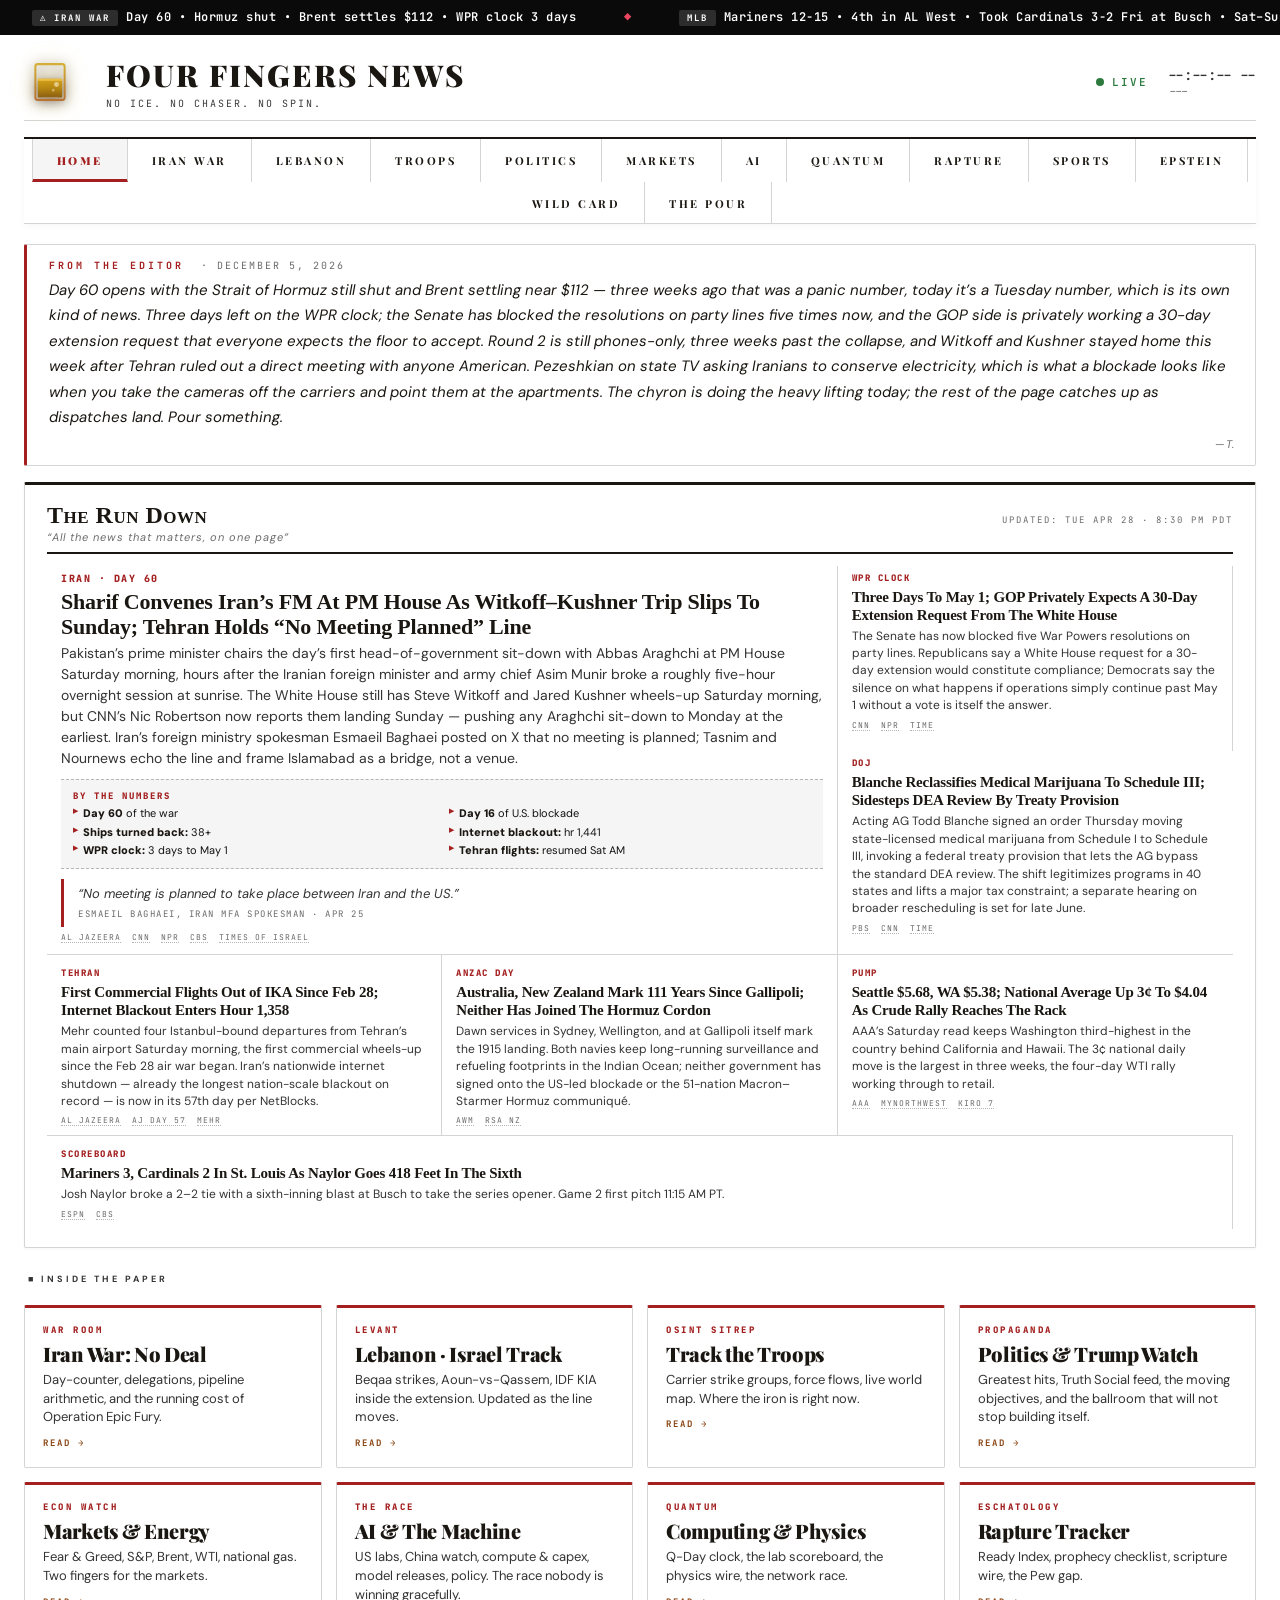
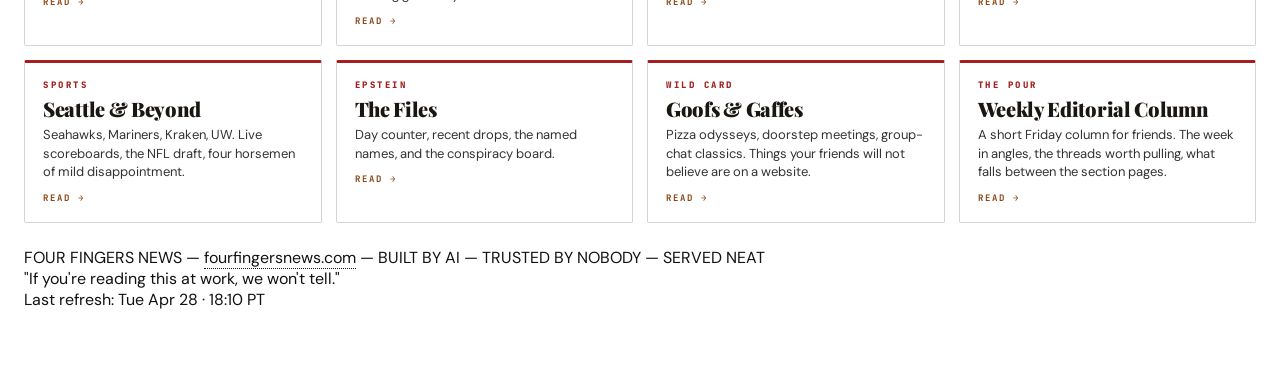
==== index.html @ 16fbd7d4 "Add The Pour to nav + landing card" ====
<!DOCTYPE html>
<html lang="en">
<head>
<!--
  ════════════════════════════════════════════════════════════════════════
  FOUR FINGERS NEWS — LANDING PAGE
  ════════════════════════════════════════════════════════════════════════

  STRUCTURE NOTE: This site is multi-page. index.html is the LANDING page
  only — chyron, From the Editor, The Run Down, and a card grid linking
  to each section page. Section content lives on its own page:

      iran.html      Iran War banner + cost tracker
      lebanon.html   Lebanon · Israel Track
      troops.html    Track the Troops + live world map
      politics.html  Trump quotes / truths / objectives / ballroom / etc.
      markets.html   Market sentiment / energy / national gas
      ai.html        AI & The Machine
      quantum.html   Quantum / Computing & Physics
      rapture.html   Rapture / Eschatology
      sports.html    Seattle teams + live scoreboards + NFL draft
      epstein.html   Epstein Files

  DO NOT add the Iran War banner, Lebanon Track, etc. into index.html.
  Edit them on their own page. Shared chrome (chyron, header, nav) is
  duplicated across every page; chyron updates apply to all of them.

  See CLAUDE.md in the repo root for the full editing contract.
  ════════════════════════════════════════════════════════════════════════
-->
<meta charset="UTF-8">
<meta name="viewport" content="width=device-width, initial-scale=1.0">
<title>Four Fingers News &mdash; The news, neat.</title>
<meta name="description" content="Four Fingers News &mdash; The news, neat. Hard news with a slanted, joking, cynical take. Pour first. Read second.">
<meta name="theme-color" content="#0f1419">
<link rel="canonical" href="https://fourfingersnews.com/">
<meta property="og:type" content="website">
<meta property="og:site_name" content="Four Fingers News">
<meta property="og:title" content="Four Fingers News &mdash; The news, neat.">
<meta property="og:description" content="Pour first. Read second. Two fingers for the markets, two for the politics.">
<meta property="og:url" content="https://fourfingersnews.com/">
<meta name="twitter:card" content="summary_large_image">
<meta name="twitter:title" content="Four Fingers News &mdash; The news, neat.">
<meta name="twitter:description" content="Pour first. Read second. Two fingers for the markets, two for the politics.">
<link rel="icon" href="data:image/svg+xml,%3Csvg xmlns='http://www.w3.org/2000/svg' viewBox='0 0 64 64'%3E%3Crect x='14' y='10' width='36' height='44' rx='3' ry='3' fill='none' stroke='%23d4af37' stroke-width='3'/%3E%3Crect x='17' y='28' width='30' height='23' fill='%23b8860b' opacity='0.95'/%3E%3Crect x='17' y='28' width='30' height='3' fill='%23d4a017' opacity='0.9'/%3E%3Ccircle cx='40' cy='34' r='3' fill='%23fff8e7' opacity='0.55'/%3E%3C/svg%3E">
<link rel="stylesheet" href="assets/style.css">
</head>
<body class="light-mode">

<div class="chyron" id="chyronBar">
  <div class="chyron-track" id="chyronTrack">
    <span class="chyron-item"><span class="chyron-label">&#9888;&#65039; IRAN WAR</span>Day <span class="iran-day-count">60</span> &bull; Hormuz shut &bull; Brent settles $112 &bull; WPR clock 3 days</span>
    <span class="chyron-sep">&#9670;</span>
    <span class="chyron-item"><span class="chyron-label">MLB</span><span class="chyronMLB">Mariners 12-15 &bull; 4th in AL West &bull; Took Cardinals 3-2 Fri at Busch &bull; Sat&ndash;Sun left in the set &bull; Bats grinding on the road</span></span>
    <span class="chyron-sep">&#9670;</span>
    <span class="chyron-item"><span class="chyronKraken"><span class="chyron-label">KRAKEN</span>Season over &bull; 34-34-11 (79 pts) &bull; 3rd straight playoff miss &bull; Ron Francis out as hockey ops prez &bull; GM search underway &bull; Stanley Cup Playoffs Round 1 in progress &mdash; Kraken watching from the couch again</span></span>
    <span class="chyron-sep">&#9670;</span>
    <span class="chyron-item"><span class="chyron-label">&#9971; PGA</span>Rory&rsquo;s back-to-back Masters in the books &bull; PGA Tour heads to RBC Heritage (Hilton Head) this week &bull; Scheffler defending &bull; Rory rumored for early-season LIV exhibition &mdash; PGA Tour silent</span>
    <span class="chyron-sep">&#9670;</span>
    <span class="chyron-item"><span class="chyron-label">NFL</span>Draft R1 done &bull; Seahawks take RB Jadarian Price (Notre Dame) at #32 &mdash; Walker&rsquo;s replacement &bull; Raiders: Mendoza QB #1 &bull; Rams: Ty Simpson QB #13 &bull; 9 OL in R1, ties record &bull; 4 Ohio St in top 11 &bull; Rounds 2&ndash;3 tonight, 4&ndash;7 Sat &bull; Seattle holds #64, #96, #188</span>
    <span class="chyron-sep">&#9670;</span>
    <span class="chyron-item"><span class="chyron-label">&#128176; POLYMARKET</span>$200M+ traded on Iran war markets &bull; 50+ accounts under insider probe &bull; Congress demanding investigation &bull; Bets placed hours before ceasefire &bull; DOJ Thu charges Army SF MSgt Van Dyke (Fayetteville) &mdash; allegedly $400K on Maduro-raid contracts using classified info; 3 CEA counts + wire fraud + unlawful monetary transaction</span>
    <span class="chyron-sep">&#9670;</span>
    <span class="chyron-item"><span class="chyron-label">&#128308; HORMUZ</span>Seizure register: US Sun (Touska, Gulf of Oman) &bull; US Tue (Tifani, INDOPACOM) &bull; US Thu (Majestic X, Indian Ocean) &bull; Iran Wed (Francesca + Epaminondas in the strait) &bull; Mon tracker: 16 vessels through vs ~60/day pre-war &bull; CENTCOM: 34 redirected since Apr 13 &bull; UN IMO flags ~20,000 seafarers stranded &bull; UKMTO threat level: critical &bull; Pentagon briefs Congress on six-month mine-clearance scenario</span>
    <span class="chyron-sep">&#9670;</span>
    <span class="chyron-item"><span class="chyron-label">&#128483; EPSTEIN</span>ACTING AG BLANCHE: DOJ &ldquo;has released everything the law requires&rdquo; &mdash; file drop is &ldquo;finished&rdquo; &bull; Congress disagrees; Epstein Files Transparency Act (HR-4405) still live in House &bull; Fed judge TOSSED Trump&rsquo;s WSJ defamation suit over 50th-birthday letter Mon (Trump &ldquo;nowhere close&rdquo; to &ldquo;actual malice&rdquo;) &bull; Bondi blew off her Mon deposition &mdash; Dem Rep. Garcia moving to contempt &bull; Melania rare address denying ties &bull; ZERO new US arrests despite 3.5M+ pages &bull; 43 victim names EXPOSED in DOJ redaction fail &bull; Gates June testimony still on calendar</span>
    <span class="chyron-sep">&#9670;</span>
    <span class="chyron-item"><span class="chyron-label">&#127936; NBA</span>PLAYOFFS R1 &bull; Fri night: BOS over PHI 108-100 (BOS leads 2-1), LAL win G3 &mdash; 3-0 over HOU &bull; Thu G3: TOR 126-104 over CLE (CLE leads 2-1) &bull; Sat: NYK@ATL G3 (ATL 2-1), DEN@MIN G3 (MIN 2-1) &bull; DET-ORL 1-1 &bull; SAS-POR G3 late &bull; OKC lead PHX 1-0</span>
    <span class="chyron-sep">&#9670;</span>
    <span class="chyron-item"><span class="chyron-label">&#128483; TRUMP</span>Sat AM to Fox&rsquo;s Aishah Hasnie: Witkoff &amp; Kushner NOT flying to Pakistan &mdash; &ldquo;we have all the cards&hellip; you&rsquo;re not going to be making any more 18-hour flights to sit around talking about nothing&rdquo;; Iran &ldquo;can call us anytime&rdquo; &bull; Sat Truth Social: &ldquo;tremendous infighting and confusion within their &lsquo;leadership.&rsquo; Nobody knows who is in charge, including them &hellip; we have all the cards, they have none! If they want to talk, all they have to do is call!!&rdquo; &bull; Thu AM Truth Social: Navy &ldquo;to shoot and kill any boat&rdquo; laying mines in Hormuz; &ldquo;no hesitation&rdquo; &bull; Tue after the bell: extends ceasefire open-ended, orders military to &ldquo;continue the Blockade&rdquo; &bull; Round 2 delegation: pulled</span>
    <span class="chyron-sep">&#9670;</span>
    <span class="chyron-item"><span class="chyron-label">&#127777; CLIMATE</span>March 2026 hottest on record for Lower 48 &bull; Emperor penguins declared ENDANGERED &bull; Antarctic ice at record low &bull; Colorado St forecasts 13 named storms, 6 hurricanes for 2026 &bull; This is fine</span>
    <span class="chyron-sep">&#9670;</span>
    <span class="chyron-item"><span class="chyron-label">&#9962; POPE LEO XIV</span>In Equatorial Guinea &mdash; final leg of 11-day Africa tour &bull; Visited prison in Bata, told inmates &ldquo;you are not alone&rdquo; &bull; Open-air Mass in Malabo Thu, then home to Rome &bull; Tour hit Algeria &rarr; Cameroon &rarr; Angola &rarr; EQ &bull; Called out neocolonialism, corruption, extractivism across the continent &bull; 18,000 km covered</span>
    <span class="chyron-sep">&#9670;</span>
    <span class="chyron-item"><span class="chyron-label">&#127470;&#127481; ITALY</span>Meloni SUSPENDS auto-renewal of 2003 defense cooperation pact with Israel &mdash; announced Tue at Verona event &bull; Trigger: IDF fired warning shots at Italian UN peacekeeping convoy in Lebanon, damaged a vehicle &bull; Italy summoned Israel&rsquo;s ambassador &bull; Same day Trump trashed her in Corriere della Sera: &ldquo;I thought she had courage&rdquo; &bull; Israeli MFA pushes back: &ldquo;no security agreement with Italy&rdquo; &mdash; calls 2003 MoU empty &bull; Meloni also called Trump&rsquo;s attacks on Pope &ldquo;unacceptable&rdquo;</span>
    <span class="chyron-sep">&#9670;</span>
    <span class="chyron-item"><span class="chyron-label">&#127988;&#65039; CONGRESS</span>Reps. Tony Gonzales (R-TX) &amp; Eric Swalwell (D-CA) resigned &bull; Sudan enters YEAR 4 of war &mdash; UN humanitarian chief Fletcher: &ldquo;another year the world has failed the test of Sudan&rdquo; &bull; Maine lawmakers approve bill freezing new data centers until Nov 2027</span>
    <span class="chyron-sep">&#9670;</span>
    <span class="chyron-item"><span class="chyron-label">&#127473;&#127463; LEBANON</span>Three-week ceasefire extension lands Thu &mdash; White House-led ambassador session (Moawad &amp; Leiter, Rubio + Needham) pushes the Apr 26 expiry out &bull; Scope still covers halt to Israeli strikes, IDF withdrawal, Lebanese prisoner release, LAF deployment at the border, reconstruction &bull; Hezbollah still rejects the track</span>
    <span class="chyron-sep">&#9670;</span>
    <span class="chyron-item"><span class="chyron-label">&#127916;&#65039; MEDIA</span>WBD shareholders Thu approve the $110B Paramount Skydance merger &mdash; $31/share values Warner Bros. Discovery at ~$77B &bull; Combines HBO Max, CNN, TBS, TNT, and the Warner Bros. film studio into the Paramount Skydance stack &bull; Regulatory review next in Washington (DOJ subpoenas sent late Mar on studio output, content rights, streaming, theaters) and London &bull; Both boards had endorsed unanimously</span>
    <span class="chyron-sep">&#9670;</span>
    <span class="chyron-item"><span class="chyron-label">&#128200; MARKETS</span>Fri close: S&amp;P 7,165.08 (+0.8%) record, Nasdaq Comp 24,836.60 (+1.6%) record, Dow 49,230.71 (&minus;0.2%) &bull; Semis up 18 straight &mdash; INTC finally tops its 2000 peak on +20&ndash;25% Q1 move ($13.6B rev, data-center $5.1B vs $4.4B est, Q2 guide raised); NVDA retakes $5T cap &bull; TXN 25-yr high as the AI trade widens into legacy semis &bull; DOJ drops criminal probe of Fed Chair Powell &mdash; clears Tillis hold, opens runway for Warsh confirmation &bull; WTI settles ~$94.40 (&minus;1% day, +~14% wk); Brent ~$105 &bull; Thu close: S&amp;P ~&minus;0.4%, Nasdaq Comp ~&minus;0.9%, Dow &minus;180 (~&minus;0.4%) &mdash; software led the pullback off Wed records; ServiceNow &minus;17% and IBM &minus;8% on earnings &bull; Tesla Q1 beats but TSLA rolls over on CFO Taneja 2026 capex guide to ~$25B from $20B</span>
    <span class="chyron-sep">&#9670;</span>
    <span class="chyron-item"><span class="chyron-label">QUANTUM</span>Quantinuum hits 94 logical qubits from 98 physical &bull; Error correction at break-even &bull; Q-Day estimates lurch to ~2030 &bull; China&rsquo;s 3,700km quantum network live &bull; Google Willow 13,000x advantage &bull; $38B global spend</span>
    <span class="chyron-sep">&#9670;</span>
    <span class="chyron-item"><span class="chyron-label">&#9943;&#65039; TRUTH</span>Trump Thu AM: Navy &ldquo;to shoot and kill any boat&rdquo; laying mines in Hormuz, &ldquo;no hesitation&rdquo; &bull; Minesweepers &ldquo;tripled up&rdquo; &bull; Frame: &ldquo;total control,&rdquo; strait &ldquo;Sealed up Tight&rdquo; &bull; &ldquo;No ship can enter or leave without the approval of the United States Navy... until such time as Iran is able to make a DEAL&rdquo;</span>
    <span class="chyron-sep">&#9670;</span>
    <span class="chyron-item"><span class="chyron-label">&#128138; HEALTH</span>73% of Americans say insurer delays/denials are major problem &bull; Sheer Health launching to fight insurance battles &bull; AbbVie + Genentech joining White House discount drug site</span>
    <span class="chyron-sep">&#9670;</span>
    <span class="chyron-item"><span class="chyron-label">&#9878; ANTITRUST</span>Federal jury finds Live Nation ILLEGALLY MONOPOLIZED US concert ticketing &bull; 30+ states brought case without DOJ support &bull; Consumer refunds possible &bull; Ticketmaster dominance confirmed in court</span>
    <span class="chyron-sep">&#9670;</span>
    <span class="chyron-item"><span class="chyron-label">GAS</span><span id="chyronGas1">Seattle avg: loading...</span></span>
    <span class="chyron-sep">&#9670;</span>
    <span class="chyron-item"><span class="chyron-label">&#9981; GAS</span><span id="chyronGasNatl">Nat'l avg: loading...</span></span>
    <span class="chyron-sep">&#9670;</span>
    <span class="chyron-item"><span class="chyron-label">&#9888;&#65039; IRAN WAR</span>Day <span class="iran-day-count">60</span> &bull; Hormuz shut &bull; Brent settles $112 &bull; WPR clock 3 days</span>
    <span class="chyron-sep">&#9670;</span>
    <span class="chyron-item"><span class="chyron-label">MLB</span><span class="chyronMLB">Mariners 12-15 &bull; 4th in AL West &bull; Took Cardinals 3-2 Fri at Busch &bull; Sat&ndash;Sun left in the set &bull; Bats grinding on the road</span></span>
    <span class="chyron-sep">&#9670;</span>
    <span class="chyron-item"><span class="chyronKraken"><span class="chyron-label">KRAKEN</span>Season over &bull; 34-34-11 (79 pts) &bull; 3rd straight playoff miss &bull; Ron Francis out as hockey ops prez &bull; GM search underway &bull; Stanley Cup Playoffs Round 1 in progress &mdash; Kraken watching from the couch again</span></span>
    <span class="chyron-sep">&#9670;</span>
    <span class="chyron-item"><span class="chyron-label">&#9971; PGA</span>Rory&rsquo;s back-to-back Masters in the books &bull; PGA Tour heads to RBC Heritage (Hilton Head) this week &bull; Scheffler defending &bull; Rory rumored for early-season LIV exhibition &mdash; PGA Tour silent</span>
    <span class="chyron-sep">&#9670;</span>
    <span class="chyron-item"><span class="chyron-label">NFL</span>Draft R1 done &bull; Seahawks take RB Jadarian Price (Notre Dame) at #32 &mdash; Walker&rsquo;s replacement &bull; Raiders: Mendoza QB #1 &bull; Rams: Ty Simpson QB #13 &bull; 9 OL in R1, ties record &bull; 4 Ohio St in top 11 &bull; Rounds 2&ndash;3 tonight, 4&ndash;7 Sat &bull; Seattle holds #64, #96, #188</span>
    <span class="chyron-sep">&#9670;</span>
    <span class="chyron-item"><span class="chyron-label">&#128176; POLYMARKET</span>$200M+ traded on Iran war markets &bull; 50+ accounts under insider probe &bull; Congress demanding investigation &bull; Bets placed hours before ceasefire &bull; DOJ Thu charges Army SF MSgt Van Dyke (Fayetteville) &mdash; allegedly $400K on Maduro-raid contracts using classified info; 3 CEA counts + wire fraud + unlawful monetary transaction</span>
    <span class="chyron-sep">&#9670;</span>
    <span class="chyron-item"><span class="chyron-label">&#128308; HORMUZ</span>Seizure register: US Sun (Touska, Gulf of Oman) &bull; US Tue (Tifani, INDOPACOM) &bull; US Thu (Majestic X, Indian Ocean) &bull; Iran Wed (Francesca + Epaminondas in the strait) &bull; Mon tracker: 16 vessels through vs ~60/day pre-war &bull; CENTCOM: 34 redirected since Apr 13 &bull; UN IMO flags ~20,000 seafarers stranded &bull; UKMTO threat level: critical &bull; Pentagon briefs Congress on six-month mine-clearance scenario</span>
    <span class="chyron-sep">&#9670;</span>
    <span class="chyron-item"><span class="chyron-label">&#128483; EPSTEIN</span>ACTING AG BLANCHE: DOJ &ldquo;has released everything the law requires&rdquo; &mdash; file drop is &ldquo;finished&rdquo; &bull; Congress disagrees; Epstein Files Transparency Act (HR-4405) still live in House &bull; Fed judge TOSSED Trump&rsquo;s WSJ defamation suit over 50th-birthday letter Mon (Trump &ldquo;nowhere close&rdquo; to &ldquo;actual malice&rdquo;) &bull; Bondi blew off her Mon deposition &mdash; Dem Rep. Garcia moving to contempt &bull; Melania rare address denying ties &bull; ZERO new US arrests despite 3.5M+ pages &bull; 43 victim names EXPOSED in DOJ redaction fail &bull; Gates June testimony still on calendar</span>
    <span class="chyron-sep">&#9670;</span>
    <span class="chyron-item"><span class="chyron-label">&#127936; NBA</span>PLAYOFFS R1 &bull; Fri night: BOS over PHI 108-100 (BOS leads 2-1), LAL win G3 &mdash; 3-0 over HOU &bull; Thu G3: TOR 126-104 over CLE (CLE leads 2-1) &bull; Sat: NYK@ATL G3 (ATL 2-1), DEN@MIN G3 (MIN 2-1) &bull; DET-ORL 1-1 &bull; SAS-POR G3 late &bull; OKC lead PHX 1-0</span>
    <span class="chyron-sep">&#9670;</span>
    <span class="chyron-item"><span class="chyron-label">&#128483; TRUMP</span>Sat AM to Fox&rsquo;s Aishah Hasnie: Witkoff &amp; Kushner NOT flying to Pakistan &mdash; &ldquo;we have all the cards&hellip; you&rsquo;re not going to be making any more 18-hour flights to sit around talking about nothing&rdquo;; Iran &ldquo;can call us anytime&rdquo; &bull; Sat Truth Social: &ldquo;tremendous infighting and confusion within their &lsquo;leadership.&rsquo; Nobody knows who is in charge, including them &hellip; we have all the cards, they have none! If they want to talk, all they have to do is call!!&rdquo; &bull; Thu AM Truth Social: Navy &ldquo;to shoot and kill any boat&rdquo; laying mines in Hormuz; &ldquo;no hesitation&rdquo; &bull; Tue after the bell: extends ceasefire open-ended, orders military to &ldquo;continue the Blockade&rdquo; &bull; Round 2 delegation: pulled</span>
    <span class="chyron-sep">&#9670;</span>
    <span class="chyron-item"><span class="chyron-label">&#127777; CLIMATE</span>March 2026 hottest on record for Lower 48 &bull; Emperor penguins declared ENDANGERED &bull; Antarctic ice at record low &bull; Colorado St forecasts 13 named storms, 6 hurricanes for 2026 &bull; This is fine</span>
    <span class="chyron-sep">&#9670;</span>
    <span class="chyron-item"><span class="chyron-label">&#9962; POPE LEO XIV</span>In Equatorial Guinea &mdash; final leg of 11-day Africa tour &bull; Visited prison in Bata, told inmates &ldquo;you are not alone&rdquo; &bull; Open-air Mass in Malabo Thu, then home to Rome &bull; Tour hit Algeria &rarr; Cameroon &rarr; Angola &rarr; EQ &bull; Called out neocolonialism, corruption, extractivism across the continent &bull; 18,000 km covered</span>
    <span class="chyron-sep">&#9670;</span>
    <span class="chyron-item"><span class="chyron-label">&#127470;&#127481; ITALY</span>Meloni SUSPENDS auto-renewal of 2003 defense cooperation pact with Israel &mdash; announced Tue at Verona event &bull; Trigger: IDF fired warning shots at Italian UN peacekeeping convoy in Lebanon, damaged a vehicle &bull; Italy summoned Israel&rsquo;s ambassador &bull; Same day Trump trashed her in Corriere della Sera: &ldquo;I thought she had courage&rdquo; &bull; Israeli MFA pushes back: &ldquo;no security agreement with Italy&rdquo; &mdash; calls 2003 MoU empty &bull; Meloni also called Trump&rsquo;s attacks on Pope &ldquo;unacceptable&rdquo;</span>
    <span class="chyron-sep">&#9670;</span>
    <span class="chyron-item"><span class="chyron-label">&#127988;&#65039; CONGRESS</span>Reps. Tony Gonzales (R-TX) &amp; Eric Swalwell (D-CA) resigned &bull; Sudan enters YEAR 4 of war &mdash; UN humanitarian chief Fletcher: &ldquo;another year the world has failed the test of Sudan&rdquo; &bull; Maine lawmakers approve bill freezing new data centers until Nov 2027</span>
    <span class="chyron-sep">&#9670;</span>
    <span class="chyron-item"><span class="chyron-label">&#127473;&#127463; LEBANON</span>Three-week ceasefire extension lands Thu &mdash; White House-led ambassador session (Moawad &amp; Leiter, Rubio + Needham) pushes the Apr 26 expiry out &bull; Scope still covers halt to Israeli strikes, IDF withdrawal, Lebanese prisoner release, LAF deployment at the border, reconstruction &bull; Hezbollah still rejects the track</span>
    <span class="chyron-sep">&#9670;</span>
    <span class="chyron-item"><span class="chyron-label">&#127916;&#65039; MEDIA</span>WBD shareholders Thu approve the $110B Paramount Skydance merger &mdash; $31/share values Warner Bros. Discovery at ~$77B &bull; Combines HBO Max, CNN, TBS, TNT, and the Warner Bros. film studio into the Paramount Skydance stack &bull; Regulatory review next in Washington (DOJ subpoenas sent late Mar on studio output, content rights, streaming, theaters) and London &bull; Both boards had endorsed unanimously</span>
    <span class="chyron-sep">&#9670;</span>
    <span class="chyron-item"><span class="chyron-label">&#128200; MARKETS</span>Fri close: S&amp;P 7,165.08 (+0.8%) record, Nasdaq Comp 24,836.60 (+1.6%) record, Dow 49,230.71 (&minus;0.2%) &bull; Semis up 18 straight &mdash; INTC finally tops its 2000 peak on +20&ndash;25% Q1 move ($13.6B rev, data-center $5.1B vs $4.4B est); NVDA retakes $5T cap &bull; DOJ drops criminal probe of Fed Chair Powell &mdash; clears Tillis hold, opens runway for Warsh confirmation &bull; WTI settles ~$94.40 (&minus;1% day, +~14% wk); Brent ~$105 &bull; Thu close: S&amp;P ~&minus;0.4%, Nasdaq Comp ~&minus;0.9%, Dow &minus;180 (~&minus;0.4%) &mdash; software led the pullback off Wed records; ServiceNow &minus;17% and IBM &minus;8% on earnings &bull; Tesla Q1 beats but TSLA rolls over on CFO Taneja 2026 capex guide to ~$25B from $20B</span>
    <span class="chyron-sep">&#9670;</span>
    <span class="chyron-item"><span class="chyron-label">QUANTUM</span>Quantinuum hits 94 logical qubits from 98 physical &bull; Error correction at break-even &bull; Q-Day estimates lurch to ~2030 &bull; China&rsquo;s 3,700km quantum network live &bull; Google Willow 13,000x advantage &bull; $38B global spend</span>
    <span class="chyron-sep">&#9670;</span>
    <span class="chyron-item"><span class="chyron-label">&#9943;&#65039; TRUTH</span>Trump Thu AM: Navy &ldquo;to shoot and kill any boat&rdquo; laying mines in Hormuz, &ldquo;no hesitation&rdquo; &bull; Minesweepers &ldquo;tripled up&rdquo; &bull; Frame: &ldquo;total control,&rdquo; strait &ldquo;Sealed up Tight&rdquo; &bull; &ldquo;No ship can enter or leave without the approval of the United States Navy... until such time as Iran is able to make a DEAL&rdquo;</span>
    <span class="chyron-sep">&#9670;</span>
    <span class="chyron-item"><span class="chyron-label">&#128138; HEALTH</span>73% of Americans say insurer delays/denials are major problem &bull; Sheer Health launching to fight insurance battles &bull; AbbVie + Genentech joining White House discount drug site</span>
    <span class="chyron-sep">&#9670;</span>
    <span class="chyron-item"><span class="chyron-label">&#9878; ANTITRUST</span>Federal jury finds Live Nation ILLEGALLY MONOPOLIZED US concert ticketing &bull; 30+ states brought case without DOJ support &bull; Consumer refunds possible &bull; Ticketmaster dominance confirmed in court</span>
    <span class="chyron-sep">&#9670;</span>
    <span class="chyron-item"><span class="chyron-label">GAS</span><span id="chyronGas2">Seattle avg: loading...</span></span>
    <span class="chyron-sep">&#9670;</span>
    <span class="chyron-item"><span class="chyron-label">&#9981; GAS</span><span id="chyronGasNatl2">Nat'l avg: loading...</span></span>
    <span class="chyron-sep">&#9670;</span>
  </div>
</div>

<div class="bg-grid"></div>

<div class="particles" id="particles"></div>

<div class="main">

  <!-- ═══ HEADER ═══ -->
  <header class="header">
    <div class="header-left">
      <!-- whiskey-glass mark Ã¢ÂÂ distillery palette -->
      <svg width="52" height="52" viewBox="0 0 64 64" style="flex-shrink:0;margin-right:14px;filter:drop-shadow(0 2px 6px rgba(0,0,0,0.5)) drop-shadow(0 0 10px rgba(212,160,23,0.35));" aria-hidden="true">
        <defs>
          <linearGradient id="whiskey" x1="0" y1="0" x2="0" y2="1">
            <stop offset="0%" stop-color="#d4a017"/>
            <stop offset="50%" stop-color="#b8860b"/>
            <stop offset="100%" stop-color="#8b5a0a"/>
          </linearGradient>
          <linearGradient id="glass" x1="0" y1="0" x2="0" y2="1">
            <stop offset="0%" stop-color="#d4af37"/>
            <stop offset="100%" stop-color="#b87333"/>
          </linearGradient>
        </defs>
        <rect x="14" y="10" width="36" height="44" rx="3" ry="3" fill="none" stroke="url(#glass)" stroke-width="2.5"/>
        <rect x="17" y="28" width="30" height="23" fill="url(#whiskey)" opacity="0.95"/>
        <rect x="17" y="28" width="30" height="2.5" fill="#f0c64a" opacity="0.85"/>
        <circle cx="40" cy="35" r="3" fill="#fff8e7" opacity="0.55"/>
        <circle cx="36" cy="42" r="1.6" fill="#fff8e7" opacity="0.4"/>
        <line x1="22" y1="51" x2="42" y2="51" stroke="#fff8e7" stroke-width="0.6" opacity="0.3"/>
      </svg>
      <div>
        <div class="header-title" style="font-family:Georgia,'Playfair Display',serif;letter-spacing:2px;">FOUR FINGERS NEWS</div>
        <div class="header-subtitle" id="ffnTagline">THE NEWS, NEAT.</div>
      </div>
    </div>
    <script>
      // Tagline rotator Ã¢ÂÂ keeps all the contenders in circulation
      (function(){
        var taglines = [
          'THE NEWS, NEAT.',
          'POUR FIRST. READ SECOND.',
          'TWO FINGERS FOR THE MARKETS, TWO FOR THE POLITICS.',
          'EVERYTHING THAT MATTERS. MOST OF IT DOESN&rsquo;T.',
          'HARD NEWS. SOFT IRONY. ROCKS OPTIONAL.',
          'SERVED NEAT. NEVER WATERED DOWN.',
          'NO ICE. NO CHASER. NO SPIN.'
        ];
        var i = 0;
        var el = document.getElementById('ffnTagline');
        if(!el) return;
        // pick a random starting tagline so it&rsquo;s different each pageload
        i = Math.floor(Math.random() * taglines.length);
        el.innerHTML = taglines[i];
        setInterval(function(){
          i = (i + 1) % taglines.length;
          el.style.opacity = '0';
          setTimeout(function(){
            el.innerHTML = taglines[i];
            el.style.opacity = '';
          }, 350);
        }, 9000);
      })();
    </script>
    <div class="header-right">
      <div class="live-indicator">
        <div class="live-dot"></div>
        LIVE
      </div>
      <div>
        <div class="clock" id="clock">--:--:-- --</div>
        <div class="clock-date" id="clockDate">---</div>
      </div>
    </div>
  </header>

  <!-- ═══ SECTION NAV ═══ -->
  <nav class="section-nav">
    <div class="section-nav-inner">
      <a href="index.html" class="active">Home</a>
      <a href="iran.html">Iran War</a>
      <a href="lebanon.html">Lebanon</a>
      <a href="troops.html">Troops</a>
      <a href="politics.html">Politics</a>
      <a href="markets.html">Markets</a>
      <a href="ai.html">AI</a>
      <a href="quantum.html">Quantum</a>
      <a href="rapture.html">Rapture</a>
      <a href="sports.html">Sports</a>
      <a href="epstein.html">Epstein</a>
      <a href="wildcard.html">Wild Card</a>
      <a href="pour.html">The Pour</a>
    </div>
  </nav>

  <!-- ═══ FROM THE EDITOR (landing-page only) ═══ -->
  <!-- AUTO-UPDATED BY: editorial-refresh task -->
  <!-- EDIT TARGETS: #editorNoteDate (auto), .editor-note .en-text -->
  <!-- Ã¢ÂÂÃ¢ÂÂÃ¢ÂÂ FROM THE EDITOR Ã¢ÂÂ daily personal note Ã¢ÂÂÃ¢ÂÂÃ¢ÂÂ -->
  <style>
    .editor-note{margin:0 0 16px 0;padding:14px 20px 14px 22px;position:relative;background:#ffffff;border:1px solid var(--border);border-left:3px solid var(--red);border-radius:2px;font-family:Georgia,'Playfair Display',serif;overflow:hidden;}
    .editor-note::before{content:none;}
    .editor-note .en-tag{font-size:10px;font-weight:700;letter-spacing:3px;color:var(--red);text-transform:uppercase;margin-bottom:6px;font-family:'JetBrains Mono',monospace;font-variant:small-caps;}
    .editor-note .en-tag .en-date{color:var(--text-muted);margin-left:8px;font-weight:400;letter-spacing:2px;}
    .editor-note .en-text{font-size:15px;line-height:1.7;color:#1a1611;font-style:italic;}
    .editor-note .en-text .en-emph{font-style:normal;color:#d4a017;font-weight:600;}
    .editor-note .en-sig{margin-top:6px;font-size:11px;color:var(--text-muted);letter-spacing:1px;font-style:italic;text-align:right;}
    .editor-note .en-sig::before{content:"\2014 ";color:var(--text-muted);font-style:normal;}
    .editor-note .en-text .en-emph{font-style:normal;color:var(--red);font-weight:700;}
  </style>
  <div class="editor-note">
    <div class="en-tag">From the Editor <span class="en-date" id="editorNoteDate">&middot; April 28, 2026</span></div>
    <div class="en-text">
      Day 60 opens with the Strait of Hormuz still shut and Brent settling near $112 &mdash; three weeks ago that was a panic number, today it&rsquo;s a Tuesday number, which is its own kind of news. Three days left on the WPR clock; the Senate has blocked the resolutions on party lines five times now, and the GOP side is privately working a 30-day extension request that everyone expects the floor to accept. Round 2 is still phones-only, three weeks past the collapse, and Witkoff and Kushner stayed home this week after Tehran ruled out a direct meeting with anyone American. Pezeshkian on state TV asking Iranians to conserve electricity, which is what a blockade looks like when you take the cameras off the carriers and point them at the apartments. The chyron is doing the heavy lifting today; the rest of the page catches up as dispatches land. Pour something.
    </div>
    <div class="en-sig">T.</div>
  </div>
  <script>
    // Auto-fill today's date in From The Editor (format: April 14, 2026)
    (function(){
      var el = document.getElementById('editorNoteDate');
      if(!el) return;
      var d = new Date();
      var months = ['January','February','March','April','May','June','July','August','September','October','November','December'];
      el.innerHTML = '&middot; ' + months[d.getMonth()] + ' ' + d.getDate() + ', ' + d.getFullYear();
    })();
  </script>
  <!-- ═══ THE RUN DOWN (landing-page only) ═══ -->
  <!-- AUTO-UPDATED BY: the-run-down scheduled task (daily 7am local) -->
  <!-- EDIT TARGETS: #runDownUpdated, #runDownList (<article> items) -->
    <div class="top-split">
  <div id="theRunDown">
    <div class="rd-masthead">
      <div>
        <div class="rd-title">The Run Down</div>
        <div class="rd-sub">&ldquo;All the news that matters, on one page&rdquo;</div>
      </div>
      <div class="rd-dateline">Updated: <span id="runDownUpdated">Tue Apr 28 &middot; 8:30 PM PDT</span></div>
    </div>
    <div id="runDownList">
      <article class="lead">
        <span class="rd-kicker urgent">IRAN &middot; DAY 60</span>
        <h3 class="rd-head">Sharif Convenes Iran&rsquo;s FM At PM House As Witkoff&ndash;Kushner Trip Slips To Sunday; Tehran Holds &ldquo;No Meeting Planned&rdquo; Line</h3>
        <p class="rd-dek">Pakistan&rsquo;s prime minister chairs the day&rsquo;s first head-of-government sit-down with Abbas Araghchi at PM House Saturday morning, hours after the Iranian foreign minister and army chief Asim Munir broke a roughly five-hour overnight session at sunrise. The White House still has Steve Witkoff and Jared Kushner wheels-up Saturday morning, but CNN&rsquo;s Nic Robertson now reports them landing Sunday &mdash; pushing any Araghchi sit-down to Monday at the earliest. Iran&rsquo;s foreign ministry spokesman Esmaeil Baghaei posted on X that no meeting is planned; Tasnim and Nournews echo the line and frame Islamabad as a bridge, not a venue.</p>
        <div class="rd-factbox">
          <div class="rd-factbox-title">BY THE NUMBERS</div>
          <ul>
            <li><b>Day 60</b> of the war</li>
            <li><b>Day 16</b> of U.S. blockade</li>
            <li><b>Ships turned back:</b> 38+</li>
            <li><b>Internet blackout:</b> hr 1,441</li>
            <li><b>WPR clock:</b> 3 days to May 1</li>
            <li><b>Tehran flights:</b> resumed Sat AM</li>
          </ul>
        </div>
        <div class="rd-pullquote">&ldquo;No meeting is planned to take place between Iran and the US.&rdquo;<cite>Esmaeil Baghaei, Iran MFA spokesman &middot; Apr 25</cite></div>
        <div class="rd-src">
          <a href="https://www.aljazeera.com/news/2026/4/25/iran-war-whats-happening-on-day-57-as-us-envoys-head-to-pakistan" target="_blank" rel="noopener">Al Jazeera</a>
          <a href="https://www.cnn.com/2026/04/25/world/live-news/iran-war-israel-pakistan-talks" target="_blank" rel="noopener">CNN</a>
          <a href="https://www.npr.org/2026/04/25/nx-s1-5799372/iran-middle-east-updates" target="_blank" rel="noopener">NPR</a>
          <a href="https://www.cbsnews.com/live-updates/us-iran-war-trump-strait-of-hormuz-hezbollah-lebanon-israel-ceasefire/" target="_blank" rel="noopener">CBS</a>
          <a href="https://www.timesofisrael.com/liveblog-april-25-2026/" target="_blank" rel="noopener">Times of Israel</a>
        </div>
      </article>
      <article>
        <span class="rd-kicker">WPR CLOCK</span>
        <h3 class="rd-head">Three Days To May 1; GOP Privately Expects A 30-Day Extension Request From The White House</h3>
        <p class="rd-dek">The Senate has now blocked five War Powers resolutions on party lines. Republicans say a White House request for a 30-day extension would constitute compliance; Democrats say the silence on what happens if operations simply continue past May 1 without a vote is itself the answer.</p>
        <div class="rd-src">
          <a href="https://www.cnn.com/2026/04/25/politics/war-powers-act-trump-iran-war-congress-analysis" target="_blank" rel="noopener">CNN</a>
          <a href="https://www.npr.org/2026/04/25/nx-s1-5797843/week-in-politics-congress-and-the-iran-war-trumps-approval-ratings" target="_blank" rel="noopener">NPR</a>
          <a href="https://time.com/article/2026/04/22/as-iran-war-nears-two-month-congress-continues-to-forgo-oversight-role/" target="_blank" rel="noopener">Time</a>
        </div>
      </article>
      <article>
        <span class="rd-kicker">DOJ</span>
        <h3 class="rd-head">Blanche Reclassifies Medical Marijuana To Schedule III; Sidesteps DEA Review By Treaty Provision</h3>
        <p class="rd-dek">Acting AG Todd Blanche signed an order Thursday moving state-licensed medical marijuana from Schedule I to Schedule III, invoking a federal treaty provision that lets the AG bypass the standard DEA review. The shift legitimizes programs in 40 states and lifts a major tax constraint; a separate hearing on broader rescheduling is set for late June.</p>
        <div class="rd-src">
          <a href="https://www.pbs.org/newshour/politics/trump-reclassifies-state-licensed-medical-marijuana-as-less-dangerous-drug" target="_blank" rel="noopener">PBS</a>
          <a href="https://www.cnn.com/2026/04/23/politics/justice-department-reclassify-marijuana" target="_blank" rel="noopener">CNN</a>
          <a href="https://time.com/article/2026/04/24/trump-reclassification-medical-marijuana/" target="_blank" rel="noopener">Time</a>
        </div>
      </article>
      <article>
        <span class="rd-kicker">TEHRAN</span>
        <h3 class="rd-head">First Commercial Flights Out of IKA Since Feb 28; Internet Blackout Enters Hour 1,358</h3>
        <p class="rd-dek">Mehr counted four Istanbul-bound departures from Tehran&rsquo;s main airport Saturday morning, the first commercial wheels-up since the Feb 28 air war began. Iran&rsquo;s nationwide internet shutdown &mdash; already the longest nation-scale blackout on record &mdash; is now in its 57th day per NetBlocks.</p>
        <div class="rd-src">
          <a href="https://www.aljazeera.com/news/liveblog/2026/4/25/iran-war-live-tehrans-fm-in-islamabad-us-says-envoys-to-travel-for-talks" target="_blank" rel="noopener">Al Jazeera</a>
          <a href="https://www.aljazeera.com/news/2026/4/25/iran-war-whats-happening-on-day-57-as-us-envoys-head-to-pakistan" target="_blank" rel="noopener">AJ Day 57</a>
          <a href="https://en.mehrnews.com/" target="_blank" rel="noopener">Mehr</a>
        </div>
      </article>
      <article>
        <span class="rd-kicker">ANZAC DAY</span>
        <h3 class="rd-head">Australia, New Zealand Mark 111 Years Since Gallipoli; Neither Has Joined The Hormuz Cordon</h3>
        <p class="rd-dek">Dawn services in Sydney, Wellington, and at Gallipoli itself mark the 1915 landing. Both navies keep long-running surveillance and refueling footprints in the Indian Ocean; neither government has signed onto the US-led blockade or the 51-nation Macron&ndash;Starmer Hormuz communiqu&eacute;.</p>
        <div class="rd-src">
          <a href="https://www.awm.gov.au/commemoration/anzac-day" target="_blank" rel="noopener">AWM</a>
          <a href="https://www.rsa.org.nz/anzac-day" target="_blank" rel="noopener">RSA NZ</a>
        </div>
      </article>
      <article>
        <span class="rd-kicker">PUMP</span>
        <h3 class="rd-head">Seattle $5.68, WA $5.38; National Average Up 3&cent; To $4.04 As Crude Rally Reaches The Rack</h3>
        <p class="rd-dek">AAA&rsquo;s Saturday read keeps Washington third-highest in the country behind California and Hawaii. The 3&cent; national daily move is the largest in three weeks, the four-day WTI rally working through to retail.</p>
        <div class="rd-src">
          <a href="https://gasprices.aaa.com/?state=WA" target="_blank" rel="noopener">AAA</a>
          <a href="https://mynorthwest.com/local/seattle-gas-prices/4225321" target="_blank" rel="noopener">MyNorthwest</a>
          <a href="https://www.kiro7.com/news/local/seattle-gas-prices-near-6-statewide-average-continues-climb/TOPVJS5O2FAPHC6SAZLQV2YGOE/" target="_blank" rel="noopener">KIRO 7</a>
        </div>
      </article>
      <article>
        <span class="rd-kicker">SCOREBOARD</span>
        <h3 class="rd-head">Mariners 3, Cardinals 2 In St. Louis As Naylor Goes 418 Feet In The Sixth</h3>
        <p class="rd-dek">Josh Naylor broke a 2&ndash;2 tie with a sixth-inning blast at Busch to take the series opener. Game 2 first pitch 11:15 AM PT.</p>
        <div class="rd-src">
          <a href="https://www.espn.com/mlb/game/_/gameId/401815075/mariners-cardinals" target="_blank" rel="noopener">ESPN</a>
          <a href="https://www.cbssports.com/mlb/gametracker/recap/MLB_20260424_SEA@STL/" target="_blank" rel="noopener">CBS</a>
        </div>
      </article>
    </div>
  </div>
  </div><!-- /top-split -->
  <!-- ═══ INSIDE THE PAPER — CARD GRID ═══ -->
  <div style="margin-top:6px;padding:0 4px;"><span style="font-size:9px;font-weight:700;letter-spacing:3px;color:var(--text-dim)">&#9632; INSIDE THE PAPER</span></div>
  <div class="landing-grid">
    <a class="landing-card" href="iran.html">
      <div class="lc-tag">WAR ROOM</div>
      <div class="lc-title">Iran War: No Deal</div>
      <div class="lc-dek">Day-counter, delegations, pipeline arithmetic, and the running cost of Operation Epic Fury.</div>
      <span class="lc-more">Read &rarr;</span>
    </a>
    <a class="landing-card" href="lebanon.html">
      <div class="lc-tag">LEVANT</div>
      <div class="lc-title">Lebanon &middot; Israel Track</div>
      <div class="lc-dek">Beqaa strikes, Aoun-vs-Qassem, IDF KIA inside the extension. Updated as the line moves.</div>
      <span class="lc-more">Read &rarr;</span>
    </a>
    <a class="landing-card" href="troops.html">
      <div class="lc-tag">OSINT SITREP</div>
      <div class="lc-title">Track the Troops</div>
      <div class="lc-dek">Carrier strike groups, force flows, live world map. Where the iron is right now.</div>
      <span class="lc-more">Read &rarr;</span>
    </a>
    <a class="landing-card" href="politics.html">
      <div class="lc-tag">PROPAGANDA</div>
      <div class="lc-title">Politics &amp; Trump Watch</div>
      <div class="lc-dek">Greatest hits, Truth Social feed, the moving objectives, and the ballroom that will not stop building itself.</div>
      <span class="lc-more">Read &rarr;</span>
    </a>
    <a class="landing-card" href="markets.html">
      <div class="lc-tag">ECON WATCH</div>
      <div class="lc-title">Markets &amp; Energy</div>
      <div class="lc-dek">Fear &amp; Greed, S&amp;P, Brent, WTI, national gas. Two fingers for the markets.</div>
      <span class="lc-more">Read &rarr;</span>
    </a>
    <a class="landing-card" href="ai.html">
      <div class="lc-tag">THE RACE</div>
      <div class="lc-title">AI &amp; The Machine</div>
      <div class="lc-dek">US labs, China watch, compute &amp; capex, model releases, policy. The race nobody is winning gracefully.</div>
      <span class="lc-more">Read &rarr;</span>
    </a>
    <a class="landing-card" href="quantum.html">
      <div class="lc-tag">QUANTUM</div>
      <div class="lc-title">Computing &amp; Physics</div>
      <div class="lc-dek">Q-Day clock, the lab scoreboard, the physics wire, the network race.</div>
      <span class="lc-more">Read &rarr;</span>
    </a>
    <a class="landing-card" href="rapture.html">
      <div class="lc-tag">ESCHATOLOGY</div>
      <div class="lc-title">Rapture Tracker</div>
      <div class="lc-dek">Ready Index, prophecy checklist, scripture wire, the Pew gap.</div>
      <span class="lc-more">Read &rarr;</span>
    </a>
    <a class="landing-card" href="sports.html">
      <div class="lc-tag">SPORTS</div>
      <div class="lc-title">Seattle &amp; Beyond</div>
      <div class="lc-dek">Seahawks, Mariners, Kraken, UW. Live scoreboards, the NFL draft, four horsemen of mild disappointment.</div>
      <span class="lc-more">Read &rarr;</span>
    </a>
    <a class="landing-card" href="epstein.html">
      <div class="lc-tag">EPSTEIN</div>
      <div class="lc-title">The Files</div>
      <div class="lc-dek">Day counter, recent drops, the named names, and the conspiracy board.</div>
      <span class="lc-more">Read &rarr;</span>
    </a>
    <a class="landing-card" href="wildcard.html">
      <div class="lc-tag">WILD CARD</div>
      <div class="lc-title">Goofs &amp; Gaffes</div>
      <div class="lc-dek">Pizza odysseys, doorstep meetings, group-chat classics. Things your friends will not believe are on a website.</div>
      <span class="lc-more">Read &rarr;</span>
    </a>
    <a class="landing-card" href="pour.html">
      <div class="lc-tag">THE POUR</div>
      <div class="lc-title">Weekly Editorial Column</div>
      <div class="lc-dek">A short Friday column for friends. The week in angles, the threads worth pulling, what falls between the section pages.</div>
      <span class="lc-more">Read &rarr;</span>
    </a>
  </div>

  <!-- ═══ FOOTER ═══ -->
  <div class="footer">
    <div class="footer-text">
      <span class="highlight">FOUR FINGERS NEWS</span> &#8212; <a href="https://fourfingersnews.com/" style="color:inherit;text-decoration:none;border-bottom:1px dotted currentColor;">fourfingersnews.com</a> &#8212; BUILT BY AI &#8212; TRUSTED BY NOBODY &#8212; SERVED NEAT
    </div>
    <div class="footer-quip">"If you're reading this at work, we won't tell."</div>
    <div class="last-refresh">Last refresh: <span id="lastRefresh">Tue Apr 28 &middot; 18:10 PT</span></div>
  </div>

</div><!-- /main -->

<script src="assets/app.js"></script>
</body>
</html>
---- assets/style.css ----
@import url('https://fonts.googleapis.com/css2?family=JetBrains+Mono:wght@300;400;500;600;700&family=DM+Sans:wght@300;400;500;600;700;800;900&family=Playfair+Display:wght@600;700;800;900&display=swap');

  * { margin: 0; padding: 0; box-sizing: border-box; }

  :root {
    /* Ã¢ÂÂÃ¢ÂÂÃ¢ÂÂ FOUR FINGERS NEWS Ã¢ÂÂ WSJ/NYT NEWSPRINT PALETTE Ã¢ÂÂÃ¢ÂÂÃ¢ÂÂ
       White page, black ink, red nameplate. Structure from rules
       and typography, not from color. Atmosphere through accent
       sparingly, never through ground. */
    --bg: #ffffff;              /* pure paper */
    --surface: #ffffff;         /* cards blend into page, structure from rules */
    --surface-hover: #f5f5f5;   /* neutral gray hover */
    --border: #d4d4d4;          /* neutral gray rule */
    --border-glow: #b5b5b5;     /* darker neutral rule for emphasis */
    --text: #121212;            /* near-black ink */
    --text-dim: #333333;        /* body-secondary */
    --text-muted: #6b6b6b;      /* tertiary / bylines */
    --accent: #8b4513;          /* saddle-brown whiskey accent */
    --accent-glow: rgba(139, 69, 19, 0.12);
    --green: #2d7a3e;           /* readable market green */
    --red: #a42020;             /* nameplate red / market down */
    --amber: #b8860b;           /* dark goldenrod Ã¢ÂÂ readable */
    --copper: #8b4513;          /* same as accent, for compatibility */
    --brass: #8a6d3b;           /* muted brass for rules */
    --forest-dark: #121212;     /* neutralized Ã¢ÂÂ legacy alias for ink */
    --forest-light: #121212;    /* neutralized Ã¢ÂÂ legacy alias for ink */
    --mountain-blue: #34495e;
    --mountain-slate: #566573;
    --seahawks-green: #69BE28;
    --seahawks-blue: #002244;
    --mariners-teal: #005C5C;
    --mariners-blue: #0C2C56;
    --kraken-teal: #99D9D9;
    --kraken-blue: #001628;
    --uw-purple: #4B2E83;
    --uw-gold: #B7A57A;
    --nba-blue: #1D428A;
    --nba-red: #C8102E;
  }

  body {
    background: var(--bg);
    color: var(--text);
    font-family: 'DM Sans', -apple-system, sans-serif;
    overflow-x: hidden;
    min-height: 100vh;
  }

  /* Ã¢ÂÂÃ¢ÂÂ Newsprint Background Ã¢ÂÂ quiet warm page Ã¢ÂÂÃ¢ÂÂ */
  .bg-grid {
    position: fixed;
    top: 0; left: 0;
    width: 100%; height: 100%;
    background: var(--bg);
    z-index: -1;
    pointer-events: none;
  }
  .bg-grid::after { content: none; }
  .particles { display: none !important; }

  /* &#9472;&#9472; Floating Particles &#9472;&#9472; */
  .particles {
    position: fixed;
    top: 0; left: 0;
    width: 100%; height: 100%;
    z-index: 0;
    pointer-events: none;
  }

  .particle {
    position: absolute;
    width: 2px; height: 2px;
    background: var(--forest-light);
    border-radius: 50%;
    opacity: 0;
    animation: particleFloat linear infinite;
    box-shadow: 0 0 4px rgba(111, 184, 150, 0.4);
  }

  @keyframes particleFloat {
    0% { opacity: 0; transform: translateY(100vh) scale(0); }
    10% { opacity: 0.6; }
    90% { opacity: 0.6; }
    100% { opacity: 0; transform: translateY(-10vh) scale(1); }
  }

  /* &#9472;&#9472; Main Container &#9472;&#9472; */
  .main {
    position: relative;
    z-index: 1;
    max-width: 1400px;
    margin: 0 auto;
    padding: 8px 24px 60px;
  }

  /* &#9472;&#9472; Header &#9472;&#9472; */
  .header {
    display: flex;
    align-items: center;
    justify-content: space-between;
    padding: 12px 0 10px;
    border-bottom: 1px solid var(--border);
    margin-bottom: 16px;
  }

  .header-left {
    display: flex;
    align-items: center;
    gap: 16px;
  }

  .logo-icon {
    width: 40px; height: 40px;
    border-radius: 10px;
    background: linear-gradient(135deg, var(--forest-light), var(--mountain-blue));
    display: flex;
    align-items: center;
    justify-content: center;
    font-size: 18px;
    box-shadow: 0 0 20px rgba(0, 0, 0, 0.08);
    animation: logoPulse 3s ease-in-out infinite;
  }

  @keyframes logoPulse {
    0%, 100% { box-shadow: 0 0 20px rgba(0, 0, 0, 0.08); }
    50% { box-shadow: 0 0 30px rgba(0, 0, 0, 0.15); }
  }

  .header-title {
    font-family: 'Playfair Display', Georgia, serif;
    font-size: 30px;
    font-weight: 900;
    letter-spacing: 1px;
    color: #1a1611;
  }

  .header-subtitle {
    font-family: 'JetBrains Mono', monospace;
    font-size: 10px;
    color: var(--text-dim);
    letter-spacing: 2px;
    margin-top: 2px;
    transition: opacity 0.35s ease;
    min-height: 1.2em;
  }
  .header-left { display: flex; align-items: center; }

  .header-right {
    display: flex;
    align-items: center;
    gap: 20px;
    font-family: 'JetBrains Mono', monospace;
  }

  .live-indicator {
    display: flex;
    align-items: center;
    gap: 8px;
    font-size: 11px;
    font-weight: 600;
    color: var(--green);
    letter-spacing: 2px;
  }

  .live-dot {
    width: 8px; height: 8px;
    background: var(--green);
    border-radius: 50%;
    animation: livePulse 1.5s ease-in-out infinite;
  }

  @keyframes livePulse {
    0%, 100% { opacity: 1; box-shadow: 0 0 4px var(--green); }
    50% { opacity: 0.4; box-shadow: 0 0 12px var(--green); }
  }

  .clock {
    font-size: 14px;
    color: var(--text-dim);
    font-weight: 500;
  }

  .clock-date {
    font-size: 11px;
    color: var(--text-muted);
  }

  /* &#9472;&#9472; Section Titles &#9472;&#9472; */
  .section-header {
    display: flex;
    align-items: baseline;
    gap: 12px;
    margin: 32px 0 16px;
  }

  .section-tag {
    font-family: 'DM Sans', sans-serif;
    font-size: 11px;
    font-weight: 600;
    letter-spacing: 2px;
    color: var(--forest-light);
    padding: 5px 14px;
    border: 1px solid rgba(0, 0, 0, 0.1);
    border-radius: 20px;
    background: rgba(0, 0, 0, 0.03);
  }

  .section-quip {
    font-size: 12px;
    color: var(--text-muted);
    font-style: italic;
  }

  /* Ã¢ÂÂÃ¢ÂÂ Suggestion Box Ã¢ÂÂÃ¢ÂÂ */
  .suggest-box {
    background: var(--surface);
    border: 1px solid var(--border);
    border-radius: 12px;
    padding: 24px;
    margin-bottom: 24px;
  }
  .suggest-inner {
    display: flex;
    align-items: center;
    gap: 20px;
  }
  .suggest-icon { font-size: 32px; flex-shrink: 0; }
  .suggest-text { flex: 1; }
  .suggest-title {
    font-family: 'JetBrains Mono', monospace;
    font-size: 14px;
    font-weight: 600;
    letter-spacing: 1px;
    color: var(--text);
    margin-bottom: 4px;
  }
  .suggest-desc {
    font-size: 12px;
    color: var(--text-dim);
    line-height: 1.5;
  }
  .suggest-btn {
    flex-shrink: 0;
    display: inline-block;
    padding: 10px 24px;
    background: linear-gradient(135deg, var(--forest-light), var(--mountain-blue));
    color: #fff;
    font-family: 'DM Sans', sans-serif;
    font-size: 11px;
    font-weight: 700;
    letter-spacing: 1px;
    text-decoration: none;
    border-radius: 6px;
    cursor: pointer;
    transition: all 0.3s ease;
    box-shadow: 0 4px 15px rgba(0, 0, 0, 0.08);
  }
  .suggest-btn:hover {
    box-shadow: 0 6px 25px rgba(0, 0, 0, 0.15);
    transform: translateY(-2px);
  }
  .suggest-note {
    margin-top: 12px;
    font-size: 11px;
    color: var(--text-muted);
    font-style: italic;
    text-align: center;
  }
  @media (max-width: 600px) {
    .suggest-inner { flex-direction: column; text-align: center; }
    .suggest-btn { width: 100%; text-align: center; }
  }

  /* &#9472;&#9472; Birthday Banner &#9472;&#9472; */
  .birthday-banner {
    background: linear-gradient(135deg, rgba(255, 184, 0, 0.1), rgba(255, 77, 106, 0.1), rgba(0, 212, 255, 0.1));
    border: 1px solid rgba(255, 184, 0, 0.3);
    border-radius: 12px;
    padding: 10px 18px;
    margin-bottom: 12px;
    position: relative;
    overflow: hidden;
    animation: bannerShimmer 3s ease-in-out infinite;
  }

  @keyframes bannerShimmer {
    0%, 100% { border-color: rgba(255, 184, 0, 0.3); }
    33% { border-color: rgba(255, 77, 106, 0.4); }
    66% { border-color: rgba(0, 212, 255, 0.4); }
  }

  .birthday-banner::before {
    content: '';
    position: absolute;
    top: 0; left: -100%;
    width: 200%; height: 100%;
    background: linear-gradient(90deg, transparent, rgba(255, 184, 0, 0.05), transparent);
    animation: bannerSweep 4s ease-in-out infinite;
  }

  @keyframes bannerSweep {
    0% { transform: translateX(-50%); }
    100% { transform: translateX(50%); }
  }

  .birthday-top {
    display: flex;
    align-items: center;
    justify-content: space-between;
  }

  .birthday-left {
    display: flex;
    align-items: center;
    gap: 10px;
  }

  .birthday-emoji {
    font-size: 22px;
    animation: bdayBounce 1s ease-in-out infinite;
  }

  @keyframes bdayBounce {
    0%, 100% { transform: translateY(0); }
    50% { transform: translateY(-6px); }
  }

  .birthday-name {
    font-size: 14px;
    font-weight: 800;
    background: linear-gradient(90deg, var(--amber), #ff6b6b, var(--accent));
    -webkit-background-clip: text;
    -webkit-text-fill-color: transparent;
    animation: nameGlow 2s ease-in-out infinite;
  }

  @keyframes nameGlow {
    0%, 100% { filter: brightness(1); }
    50% { filter: brightness(1.3); }
  }

  .birthday-detail {
    font-size: 11px;
    color: var(--text-dim);
    margin-top: 1px;
  }

  .birthday-detail span {
    color: var(--amber);
    font-weight: 600;
  }

  .birthday-right {
    text-align: right;
  }

  .birthday-stat {
    font-family: 'JetBrains Mono', monospace;
    font-size: 10px;
    color: var(--text-dim);
    line-height: 1.5;
  }

  .birthday-stat .val {
    color: var(--amber);
    font-weight: 600;
  }

  .birthday-roast {
    margin-top: 6px;
    font-size: 10px;
    color: var(--text-muted);
    font-style: italic;
    border-top: 1px solid rgba(255, 184, 0, 0.1);
    padding-top: 4px;
  }

  /* &#9472;&#9472; Scrolling Ticker &#9472;&#9472; */
  .ticker-wrap {
    overflow: hidden;
    background: var(--surface);
    border: 1px solid var(--border);
    border-radius: 8px;
    padding: 10px 0;
    margin-bottom: 24px;
  }

  .ticker {
    display: flex;
    gap: 40px;
    animation: tickerScroll 60s linear infinite;
    white-space: nowrap;
    width: max-content;
  }

  @keyframes tickerScroll {
    0% { transform: translateX(0); }
    100% { transform: translateX(-50%); }
  }

  .ticker-item {
    font-family: 'JetBrains Mono', monospace;
    font-size: 12px;
    display: flex;
    align-items: center;
    gap: 8px;
  }

  .ticker-symbol {
    font-weight: 600;
    color: var(--text);
  }

  .ticker-price {
    color: var(--text-dim);
  }

  .ticker-change {
    font-weight: 600;
    font-size: 11px;
  }

  .ticker-change.up { color: var(--green); }
  .ticker-change.down { color: var(--red); }

  .ticker-sep {
    color: var(--text-muted);
    font-size: 8px;
  }

  /* &#9472;&#9472; Cards Grid &#9472;&#9472; */
    .cards-row {
    display: grid;
    grid-template-columns: repeat(4, 1fr);
    gap: 16px;
    margin-bottom: 8px;
  }

  .cards-row-2 {
    display: grid;
    grid-template-columns: repeat(auto-fit, minmax(420px, 1fr));
    gap: 16px;
    margin-bottom: 8px;
  }

  .cards-row-3 {
    display: grid;
    grid-template-columns: repeat(auto-fit, minmax(300px, 1fr));
    gap: 16px;
    margin-bottom: 8px;
  }

  .card {
    background: var(--surface);
    border: 1px solid var(--border);
    border-radius: 12px;
    padding: 20px;
    transition: all 0.3s ease;
    position: relative;
    overflow: hidden;
  }

  .card:hover {
    border-color: var(--border-glow);
    transform: translateY(-2px);
    box-shadow: 0 8px 32px rgba(0, 0, 0, 0.3);
  }

  .card::before {
    content: '';
    position: absolute;
    top: 0; left: 0;
    width: 100%; height: 3px;
    border-radius: 12px 12px 0 0;
  }

  .card-seahawks::before { background: linear-gradient(90deg, var(--seahawks-green), var(--seahawks-blue)); }
  .card-mariners::before { background: linear-gradient(90deg, var(--mariners-teal), var(--mariners-blue)); }
  .card-kraken::before { background: linear-gradient(90deg, var(--kraken-teal), var(--kraken-blue)); }
  .card-nba::before { background: linear-gradient(90deg, var(--nba-blue), var(--nba-red)); }
  .card-uw::before { background: linear-gradient(90deg, var(--uw-purple), var(--uw-gold)); }

  .card-team-name {
    font-family: 'JetBrains Mono', monospace;
    font-size: 11px;
    font-weight: 600;
    letter-spacing: 2px;
    color: var(--text-dim);
    margin-bottom: 8px;
  }

  .card-score {
    font-size: 28px;
    font-weight: 800;
    color: #fff;
    margin-bottom: 4px;
  }

  .card-detail {
    font-size: 12px;
    color: var(--text-dim);
    margin-bottom: 2px;
  }

  .card-quip {
    font-size: 11px;
    color: var(--text-muted);
    font-style: italic;
    margin-top: 10px;
    padding-top: 8px;
    border-top: 1px solid var(--border);
  }

  .card-next {
    display: inline-block;
    font-family: 'JetBrains Mono', monospace;
    font-size: 10px;
    color: var(--accent);
    background: rgba(0, 212, 255, 0.08);
    padding: 3px 8px;
    border-radius: 4px;
    margin-top: 8px;
  }

  /* &#9472;&#9472; Stock Cards &#9472;&#9472; */
  .stock-card {
    background: var(--surface);
    border: 1px solid var(--border);
    border-radius: 12px;
    padding: 16px 20px;
    transition: all 0.3s ease;
  }

  .stock-card:hover {
    border-color: var(--border-glow);
    transform: translateY(-2px);
  }

  .stock-top {
    display: flex;
    align-items: center;
    justify-content: space-between;
    margin-bottom: 8px;
  }

  .stock-symbol {
    font-family: 'JetBrains Mono', monospace;
    font-size: 14px;
    font-weight: 700;
    color: #fff;
  }

  .stock-badge {
    font-family: 'JetBrains Mono', monospace;
    font-size: 10px;
    font-weight: 600;
    padding: 2px 8px;
    border-radius: 4px;
  }

  .stock-badge.up {
    color: var(--green);
    background: rgba(0, 230, 138, 0.1);
  }

  .stock-badge.down {
    color: var(--red);
    background: rgba(255, 77, 106, 0.1);
  }

  .stock-price {
    font-size: 22px;
    font-weight: 700;
    color: var(--text);
  }

  .stock-name {
    font-size: 11px;
    color: var(--text-muted);
    margin-top: 2px;
  }

  .sparkline-container {
    height: 40px;
    margin-top: 10px;
  }

  .sparkline-container canvas {
    width: 100%;
    height: 100%;
  }


/* ===== GAME DAY WAR ROOM ===== */
.gameday-banner{background:linear-gradient(135deg,rgba(0,44,89,0.3),rgba(0,91,50,0.2));border:2px solid rgba(0,91,50,0.5);border-radius:12px;padding:16px 20px;margin-bottom:16px;position:relative;overflow:hidden}
.gameday-banner::before{content:"";position:absolute;top:0;left:0;width:100%;height:3px;background:linear-gradient(90deg,var(--red),#0c2c56,var(--red))}
.gameday-title{font-size:10px;letter-spacing:4px;color:#c4ced4;font-weight:700;margin-bottom:8px}
.gameday-headline{font-size:20px;font-weight:900;color:#fff;margin-bottom:4px}
.gameday-sub{font-size:11px;color:var(--text-dim);margin-bottom:10px}
.gameday-grid{display:grid;grid-template-columns:1fr 1fr;gap:10px}
.gameday-stat{text-align:center;padding:8px 4px;background:rgba(0,0,0,0.2);border-radius:6px}
.gameday-stat-label{font-size:7px;letter-spacing:2px;color:var(--text-muted);margin-bottom:2px}
.gameday-stat-value{font-family:"JetBrains Mono",monospace;font-size:18px;font-weight:900;color:var(--accent)}
.gameday-stat-detail{font-size:8px;color:var(--text-dim);margin-top:2px}
.gameday-countdown{font-family:"JetBrains Mono",monospace;font-size:28px;font-weight:900;color:var(--amber);text-align:center;margin:8px 0}
.gameday-countdown-label{font-size:8px;color:var(--text-muted);text-align:center;letter-spacing:3px}
.gameday-matchup{display:flex;justify-content:space-around;align-items:center;margin:10px 0;padding:10px;background:rgba(0,0,0,0.15);border-radius:8px}
.gameday-team{text-align:center;flex:1}
.gameday-team-name{font-size:12px;font-weight:900;letter-spacing:2px}
.gameday-team-record{font-size:9px;color:var(--text-dim)}
.gameday-vs{font-size:14px;color:var(--text-muted);font-weight:300;padding:0 10px}
.gameday-hype{font-size:8px;color:var(--amber);font-style:italic;text-align:center;margin-top:8px}
.mariners-color{color:#0c2c56}
.guardians-color{color:#e31937}

/* ===== MARINERS SEASON HYPE ===== */
.ms-hype{display:grid;grid-template-columns:repeat(4,1fr);gap:8px;margin-bottom:16px}
.ms-hype-card{background:var(--surface);border:1px solid var(--border);border-radius:8px;padding:10px 6px;text-align:center}
.ms-hype-name{font-size:8px;letter-spacing:2px;color:var(--text-dim);margin-bottom:4px}
.ms-hype-stat{font-family:"JetBrains Mono",monospace;font-size:20px;font-weight:900;color:var(--accent)}
.ms-hype-detail{font-size:7px;color:var(--text-muted);margin-top:2px}

/* ===== MARKET SENTIMENT ===== */
/* Single unified grid: gauge + tickers flow as peers. 4 cols fits gauge + 7 tickers in exactly 2 rows. */
.market-sentiment-grid{display:grid;grid-template-columns:repeat(4,1fr);gap:10px;margin-bottom:16px}
@media(max-width:900px){.market-sentiment-grid{grid-template-columns:repeat(2,1fr)}}
@media(max-width:480px){.market-sentiment-grid{grid-template-columns:1fr}}
/* Fill trailing blanks if ticker count ever lands on an odd row */
.market-sentiment-grid > .ticker-card:last-child:nth-child(4n+1):nth-child(n+5){grid-column:1 / -1}
.market-sentiment-grid > .ticker-card:last-child:nth-child(4n+2):nth-child(n+6){grid-column:2 / -1}
.market-sentiment-grid > .ticker-card:last-child:nth-child(4n+3):nth-child(n+7){grid-column:3 / -1}

/* Fear & Greed gauge — horizontal card layout matching ticker-card proportions */
.fg-gauge{display:flex;flex-direction:row;align-items:center;gap:12px;background:var(--surface);border:1px solid var(--border);border-radius:10px;padding:12px 14px;position:relative;overflow:hidden;transition:border-color 0.3s}
.fg-gauge:hover{border-color:var(--accent)}
.fg-gauge::before{content:"";position:absolute;top:0;left:0;right:0;height:2px;background:var(--amber)}
.fg-dial{width:70px;height:35px;position:relative;overflow:hidden;flex-shrink:0}
.fg-dial-bg{width:70px;height:35px;border-radius:35px 35px 0 0;background:linear-gradient(90deg,#e74c3c,#e67e22,#f1c40f,#2ecc71,#27ae60);position:absolute;top:0}
.fg-needle{width:2px;height:33px;background:var(--text);position:absolute;bottom:0;left:34px;transform-origin:bottom center;transition:transform 1s}
.fg-info{display:flex;flex-direction:column;gap:1px;min-width:0;flex:1}
.fg-caption{font-size:8px;letter-spacing:2px;color:var(--text-muted);font-weight:700}
.fg-value{font-family:"JetBrains Mono",monospace;font-size:20px;font-weight:900;line-height:1.1}
.fg-label-text{font-size:9px;font-weight:700;letter-spacing:1px;margin-top:1px}
.fg-extreme-fear{color:#e74c3c}.fg-fear{color:#e67e22}.fg-neutral{color:var(--amber)}.fg-greed{color:var(--green)}.fg-extreme-greed{color:var(--green)}
.ticker-card{background:var(--surface);border:1px solid var(--border);border-radius:10px;padding:14px;position:relative;overflow:hidden;transition:border-color 0.3s}
.ticker-card:hover{border-color:var(--accent)}
.ticker-card::before{content:"";position:absolute;top:0;left:0;right:0;height:2px}
.ticker-card.up::before{background:var(--green)}.ticker-card.down::before{background:var(--red)}.ticker-card.flat::before{background:var(--amber)}
.ticker-symbol{font-size:8px;letter-spacing:2px;color:var(--text-muted);font-weight:700;margin-bottom:4px}
.ticker-price{font-family:"JetBrains Mono",monospace;font-size:18px;font-weight:900;color:var(--text)}
.ticker-change{font-family:"JetBrains Mono",monospace;font-size:11px;font-weight:700;margin-top:2px}
.ticker-change.up{color:var(--green)}.ticker-change.down{color:var(--red)}.ticker-change.flat{color:var(--amber)}
.ticker-label{font-size:7px;letter-spacing:1px;color:var(--text-muted);margin-top:4px}
.energy-strip{display:grid;grid-template-columns:repeat(4,1fr);gap:12px;margin-bottom:16px}
@media(max-width:700px){.energy-strip{grid-template-columns:repeat(2,1fr)}}
.energy-card{background:var(--surface);border:1px solid var(--border);border-radius:10px;padding:14px 16px;display:flex;align-items:center;gap:12px;position:relative;overflow:hidden;transition:border-color 0.3s}
.energy-card:hover{border-color:var(--accent)}
.energy-card::before{content:"";position:absolute;top:0;left:0;right:0;height:3px;background:linear-gradient(90deg,#e67e22,#e74c3c)}
.energy-icon{font-size:24px;opacity:0.8}
.energy-info{flex:1}
.energy-label{font-size:8px;letter-spacing:2px;color:var(--text-muted);font-weight:700;margin-bottom:4px}
.energy-price{font-family:"JetBrains Mono",monospace;font-size:22px;font-weight:900;color:var(--text)}
.energy-delta{text-align:right}
.energy-change{font-family:"JetBrains Mono",monospace;font-size:13px;font-weight:700}
.energy-change.up{color:var(--red)}.energy-change.down{color:var(--green)}.energy-change.flat{color:var(--amber)}
.energy-sublabel{font-size:7px;letter-spacing:1px;color:var(--text-muted);margin-top:2px}

/* ===== WORLD SECTION CARDS ===== */
.world-grid{display:grid;grid-template-columns:repeat(3,1fr);gap:10px;margin-bottom:16px}
.world-card{background:var(--surface);border:1px solid var(--border);border-radius:8px;padding:12px 10px;position:relative;overflow:hidden}
.world-card::before{content:"";position:absolute;top:0;left:0;width:100%;height:2px}
.world-card.politics::before{background:linear-gradient(90deg,#3498db,#e74c3c)}
.world-card.ai-tech::before{background:linear-gradient(90deg,#9b59b6,var(--text-muted))}
.world-card.medicine::before{background:linear-gradient(90deg,#2ecc71,#3498db)}
.world-card.conflict::before{background:linear-gradient(90deg,#e74c3c,#e67e22)}
.world-card.climate::before{background:linear-gradient(90deg,#1abc9c,#27ae60)}
.world-card.space::before{background:linear-gradient(90deg,#34495e,#9b59b6)}
.world-card-icon{font-size:18px;margin-bottom:4px}
.world-card-title{font-size:8px;letter-spacing:2px;color:var(--text-dim);font-weight:700;margin-bottom:6px}
.world-card-value{font-family:"JetBrains Mono",monospace;font-size:14px;font-weight:700;color:var(--accent);margin-bottom:4px}
.world-card-detail{font-size:8px;color:var(--text-muted);line-height:1.4}
@media(max-width:600px){.world-grid{grid-template-columns:1fr 1fr}.ms-hype{grid-template-columns:1fr 1fr}}

/* ===== COUNTDOWN STRIP ===== */
.countdown-strip{display:flex;gap:8px;margin-bottom:16px;flex-wrap:wrap}
.countdown-mini{flex:1;min-width:100px;background:var(--surface);border:1px solid var(--border);border-radius:8px;padding:8px 6px;text-align:center}
.countdown-mini-label{font-size:7px;letter-spacing:2px;color:var(--text-dim);margin-bottom:2px}
.countdown-mini-val{font-family:"JetBrains Mono",monospace;font-size:16px;font-weight:900;color:var(--accent)}
.countdown-mini-unit{font-size:7px;color:var(--text-muted)}

/* ===== DAILY ROTATION ===== */
.daily-strip{background:var(--surface);border:1px solid var(--border);border-radius:10px;padding:12px 16px;margin-bottom:16px}
.daily-label{font-size:7px;letter-spacing:3px;color:var(--text-dim);margin-bottom:6px}
.daily-quote{font-size:12px;color:var(--text);line-height:1.5;font-style:italic}
/* ===== OBJECTIVES TRACKER ===== */
.objectives-panel{background:var(--surface);border:1px solid var(--border);border-radius:12px;padding:16px 18px;margin-bottom:16px;position:relative;overflow:hidden}
.objectives-panel::before{content:"";position:absolute;top:0;left:0;right:0;height:3px;background:linear-gradient(90deg,#e74c3c,#e67e22,#f1c40f,#3498db)}
.objectives-header{margin-bottom:14px}
.objectives-title{font-size:14px;font-weight:900;color:var(--text);letter-spacing:2px;margin-bottom:4px}
.objectives-sub{font-size:9px;color:var(--text-muted);font-style:italic}
.objectives-by-person{display:grid;grid-template-columns:repeat(4,1fr);gap:14px}
@media(max-width:700px){.objectives-by-person{grid-template-columns:repeat(2,1fr)}}
.obj-person-col{background:var(--surface);border:1px solid var(--border);border-radius:8px;padding:12px}
.obj-person-name{font-size:10px;font-weight:900;letter-spacing:2px;margin-bottom:10px;padding-bottom:6px;border-bottom:1px solid var(--border)}
.obj-quote{font-size:9px;color:var(--text-dim);line-height:1.5;padding:4px 0;border-bottom:1px dashed var(--border);font-style:italic}
.obj-quote:last-child{border-bottom:none}
/* ===== EAST ROOM TRACKER ===== */
.eastroom-panel{background:var(--surface);border:1px solid var(--border);border-radius:12px;padding:16px 18px;margin-bottom:16px;position:relative;overflow:hidden}
.eastroom-panel::before{content:"";position:absolute;top:0;left:0;right:0;height:3px;background:linear-gradient(90deg,#002868,#bf0a30,#002868)}
.eastroom-header{margin-bottom:14px}
.eastroom-title{font-size:14px;font-weight:900;color:var(--text);letter-spacing:2px;margin-bottom:4px}
.eastroom-sub{font-size:9px;color:var(--text-muted);font-style:italic}
.eastroom-timeline{display:flex;flex-direction:column;gap:6px}
.er-event{display:flex;align-items:center;gap:12px;padding:8px 10px;border-radius:6px;background:var(--surface);border:1px solid var(--border);transition:background 0.2s}
.er-event:hover{background:var(--surface-hover)}
.er-date{font-family:"JetBrains Mono",monospace;font-size:8px;font-weight:700;color:var(--text-muted);letter-spacing:1px;min-width:75px;flex-shrink:0}
.er-desc{font-size:10px;color:var(--text-dim);flex:1;line-height:1.4}
.er-tag{font-size:7px;font-weight:700;letter-spacing:2px;padding:3px 8px;border-radius:4px;flex-shrink:0}
.er-tag.trade{background:rgba(230,126,34,0.15);color:#e67e22}
.er-tag.spectacle{background:rgba(231,76,60,0.15);color:#e74c3c}
.er-tag.policy{background:rgba(52,152,219,0.15);color:#3498db}

/* ===== WAR COMPARISON ===== */
.war-compare-grid{display:flex;flex-direction:column;gap:0}
.war-row{display:grid;grid-template-columns:140px 180px 1fr;gap:12px;padding:8px 10px;border-bottom:1px solid var(--border);align-items:center}
@media(max-width:700px){.war-row{grid-template-columns:100px 120px 1fr;font-size:9px}}
.war-row.header-row{border-bottom:2px solid var(--border);margin-bottom:4px}
.war-row.header-row .war-name,.war-row.header-row .war-duration,.war-row.header-row .war-context{font-size:7px;letter-spacing:2px;color:var(--text-muted);font-weight:700}
.war-row.highlight-row{background:rgba(255,184,0,0.08);border-radius:6px;border:1px solid rgba(255,184,0,0.2)}
.war-name{font-size:11px;font-weight:700;color:var(--text)}
.war-duration{font-family:"JetBrains Mono",monospace;font-size:11px;color:var(--accent)}
.war-note{font-size:8px;color:var(--text-muted);font-weight:400}
.war-funny{font-size:10px;color:var(--text-dim);font-style:italic}

.trump-quotes-strip{background:linear-gradient(135deg,rgba(180,40,40,0.08),rgba(0,40,104,0.08));border:1px solid rgba(180,40,40,0.25);border-left:3px solid rgba(180,40,40,0.5);border-radius:10px;padding:14px 18px;margin-bottom:16px;position:relative;overflow:hidden}
.trump-quotes-label{font-size:7px;letter-spacing:3px;color:var(--text-dim);font-weight:700;margin-bottom:8px}
.trump-quote-text{font-size:14px;color:var(--text);line-height:1.6;font-style:italic;font-weight:500}
.trump-quote-meta{font-size:8px;color:var(--text-muted);margin-top:6px;letter-spacing:1px}
.daily-source{font-size:8px;color:var(--text-muted);margin-top:4px;text-align:right}

/* ===== TRUTH SOCIAL LIVE FEED — TS-style re-skin ===== */
:root{
  --ts-navy: #1d2b4a;
  --ts-navy-dim: #4a5a7f;
  --ts-red: #ef3a42;
  --ts-red-dim: #b12931;
  --ts-page: #f3f4f6;
  --ts-card: #ffffff;
  --ts-border: #e5e7eb;
  --ts-text: #0f172a;
  --ts-muted: #6b7280;
  --ts-link: #1d4ed8;
}
.truth-feed-panel{background:var(--ts-page);border:1px solid var(--ts-border);border-radius:12px;padding:0;margin-bottom:16px;position:relative;overflow:hidden;font-family:'Inter','Helvetica Neue',-apple-system,sans-serif}
.truth-feed-panel .truth-feed-chrome{background:var(--ts-navy);padding:10px 16px;display:flex;align-items:center;justify-content:space-between;border-bottom:3px solid var(--ts-red)}
.truth-feed-panel .truth-feed-brand{display:flex;align-items:center;gap:10px}
.truth-feed-panel .truth-feed-mark{display:inline-flex;align-items:center;justify-content:center;width:28px;height:28px;border-radius:50%;background:var(--ts-red);color:#fff;font-family:Georgia,'Times New Roman',serif;font-weight:900;font-size:18px;line-height:1;font-style:italic}
.truth-feed-panel .truth-feed-wordmark{color:#fff;font-size:15px;font-weight:900;letter-spacing:-0.2px;line-height:1}
.truth-feed-panel .truth-feed-wordmark small{display:block;font-weight:500;font-size:8px;letter-spacing:2px;color:rgba(255,255,255,0.6);margin-top:2px;text-transform:uppercase;font-family:'JetBrains Mono',monospace}
.truth-feed-header{display:flex;justify-content:space-between;align-items:center;margin:0;padding:8px 16px;background:#fff;border-bottom:1px solid var(--ts-border)}
.truth-feed-title{font-size:11px;font-weight:700;letter-spacing:0.3px;color:var(--ts-navy)}
.truth-feed-status span{font-size:9px !important;letter-spacing:1px !important;color:var(--ts-muted) !important;font-weight:600 !important}
.truth-feed-list{max-height:520px;overflow-y:auto;scrollbar-width:thin;scrollbar-color:var(--ts-border) transparent;background:var(--ts-card)}
.truth-feed-list::-webkit-scrollbar{width:8px}
.truth-feed-list::-webkit-scrollbar-thumb{background:var(--ts-border);border-radius:8px}
.truth-feed-list::-webkit-scrollbar-thumb:hover{background:var(--ts-navy-dim)}
.truth-item{display:grid;grid-template-columns:44px 1fr;gap:12px;padding:14px 16px;border-bottom:1px solid var(--ts-border);background:var(--ts-card);transition:background 0.15s}
.truth-item:hover{background:#fafbff}
.truth-item:last-child{border-bottom:none}
.truth-avatar{width:44px;height:44px;border-radius:50%;background:linear-gradient(135deg,var(--ts-red),var(--ts-red-dim));display:flex;align-items:center;justify-content:center;color:#fff;font-family:Georgia,'Times New Roman',serif;font-weight:900;font-style:italic;font-size:22px;line-height:1;border:2px solid var(--ts-card);box-shadow:0 0 0 1px var(--ts-border);flex-shrink:0}
.truth-body{min-width:0}
.truth-item-head{display:flex;align-items:baseline;gap:6px;margin-bottom:3px;flex-wrap:wrap}
.truth-item-name{font-size:15px;font-weight:800;color:var(--ts-text);letter-spacing:-0.1px}
.truth-item-handle{font-size:13px;color:var(--ts-muted);font-weight:500}
.truth-item-dot{font-size:13px;color:var(--ts-muted);font-weight:500}
.truth-item-time{font-size:13px;color:var(--ts-muted);font-weight:500}
.truth-item-text{font-size:14px;color:var(--ts-text);line-height:1.5;word-wrap:break-word}
.truth-item-text a{color:var(--ts-link);text-decoration:none}
.truth-item-text a:hover{text-decoration:underline}
.truth-item-engagement{display:flex;gap:0;margin-top:10px;margin-left:-6px;max-width:420px;justify-content:space-between}
.truth-item-engagement .eng{display:inline-flex;align-items:center;gap:5px;padding:5px 8px;border-radius:999px;font-size:12px;color:var(--ts-muted);font-weight:500;transition:all 0.15s;cursor:default}
.truth-item-engagement .eng-reply:hover{color:var(--ts-link);background:rgba(29,78,216,0.08)}
.truth-item-engagement .eng-retruth:hover{color:#16a34a;background:rgba(22,163,74,0.08)}
.truth-item-engagement .eng-like:hover{color:var(--ts-red);background:rgba(239,58,66,0.08)}
.truth-item-engagement .eng-view:hover{color:var(--ts-navy);background:rgba(29,43,74,0.08)}
.truth-item-engagement .eng-icon{font-family:-apple-system,sans-serif;font-size:14px;line-height:1;opacity:0.85}
.truth-feed-foot{background:#fff;border-top:1px solid var(--ts-border);padding:8px 16px;text-align:center;font-size:10px;color:var(--ts-muted);letter-spacing:0.3px}
.truth-feed-foot a{color:var(--ts-link);text-decoration:none;font-weight:600}
.truth-feed-foot a:hover{text-decoration:underline}
.truth-feed-aside{padding:8px 16px;background:var(--ts-page);font-size:10px;color:var(--ts-muted);text-align:center;font-style:italic;border-top:1px solid var(--ts-border)}

/* ===== SEATTLE LIFE ===== */
.seattle-grid{display:grid;grid-template-columns:repeat(5,1fr);gap:8px;margin-bottom:16px}
@media(max-width:700px){.seattle-grid{grid-template-columns:repeat(2,1fr)}}
.seattle-card{background:var(--surface);border:1px solid var(--border);border-radius:8px;padding:10px 8px;text-align:center}
.seattle-card-icon{font-size:16px;margin-bottom:4px}
.seattle-card-label{font-size:7px;letter-spacing:2px;color:var(--text-dim);margin-bottom:4px}
.seattle-card-value{font-family:"JetBrains Mono",monospace;font-size:12px;font-weight:700;color:var(--accent)}
.seattle-card-sub{font-size:7px;color:var(--text-muted);margin-top:2px}



/* ===== AGI COUNTER ===== */

/* ===== BINGO CARD ===== */
.bingo-grid{display:grid;grid-template-columns:repeat(5,1fr);gap:2px;margin-bottom:16px;border-radius:8px;overflow:hidden}
.bingo-cell{background:var(--surface);padding:6px 4px;text-align:center;font-size:7px;color:var(--text-dim);border:1px solid var(--border);cursor:pointer;transition:all 0.3s;line-height:1.3}
.bingo-cell:hover{background:rgba(0,212,255,0.1)}
.bingo-cell.stamped{background:rgba(0,230,138,0.15);color:var(--green)}
.bingo-header{background:rgba(0,44,89,0.4);color:#c4ced4;font-weight:700;font-size:8px;letter-spacing:1px}

/* ===== REFRESH INDICATOR ===== */
.refresh-pulse{display:inline-block;width:6px;height:6px;border-radius:50%;background:var(--green);margin-right:4px;animation:pulse-live 2s infinite}
@keyframes pulse-live{0%,100%{opacity:1}50%{opacity:0.3}}

/* ===== NEWSPRINT MODE (always on) =====
   body.light-mode inherits the :root palette Ã¢ÂÂ no variable overrides.
   Class-specific color overrides below match WSJ/NYT neutral tone. */
body.light-mode { background: var(--bg); color: var(--text); }
body.light-mode .main { background: var(--bg); }
body.light-mode .header-title { background: none; -webkit-text-fill-color: #1a1611; color: #1a1611; }
body.light-mode .header-subtitle { color: #3c3c3c; }
body.light-mode .live-indicator { color: var(--green); }
body.light-mode .live-dot { background: var(--green); }
body.light-mode .section-tag { color: #121212; border-color: rgba(0,0,0,0.2); background: rgba(0,0,0,0.04); }
body.light-mode .section-header { color: var(--text-dim); }
body.light-mode .gameday-banner { background: linear-gradient(135deg, #fae6e6, #e6eefa); border-color: #8b2020; border-width: 2px; }
body.light-mode .gameday-banner::before { background: linear-gradient(90deg, #b42828, #002868, #b42828); }
body.light-mode .gameday-title { color: #0c2c56; }
body.light-mode .gameday-headline { color: #0c2c56; }
body.light-mode .gameday-sub { color: #3c3c3c; }
body.light-mode .gameday-countdown { color: #121212; }
body.light-mode .gameday-matchup { background: rgba(12,44,86,0.07); }
body.light-mode .gameday-team-name { color: #121212; }
body.light-mode .gameday-stat { background: rgba(12,44,86,0.05); }
body.light-mode .gameday-stat-value { color: #0c2c56; }
body.light-mode .gameday-stat-label { color: #6b6b6b; }
body.light-mode .gameday-stat-detail { color: #3c3c3c; }
body.light-mode .gameday-hype { color: #b5720a; }
body.light-mode .gameday-vs { color: #6b6b6b; }
body.light-mode .mariners-color { color: #0c2c56; }
body.light-mode .guardians-color { color: #c0392b; }
body.light-mode .bingo-cell { background: #ffffff; border-color: var(--border); color: #3c3c3c; }
body.light-mode .bingo-header { background: rgba(12,44,86,0.12); color: #0c2c56; }
body.light-mode .bingo-cell.stamped { background: rgba(45,122,62,0.12); color: #121212; }
body.light-mode .world-card { background: var(--surface); box-shadow: 0 1px 4px rgba(0,0,0,0.07); border-color: var(--border); }
body.light-mode .fg-gauge { background: var(--surface); box-shadow: 0 1px 4px rgba(0,0,0,0.07); }
body.light-mode .fg-needle { background: #121212; }
body.light-mode .ticker-card { background: var(--surface); box-shadow: 0 1px 4px rgba(0,0,0,0.07); }
body.light-mode .ticker-price { color: var(--text); }
body.light-mode .energy-card { background: var(--surface); box-shadow: 0 1px 4px rgba(0,0,0,0.07); }
body.light-mode .energy-price { color: var(--text); }
body.light-mode .daily-strip { background: var(--surface); box-shadow: 0 1px 4px rgba(0,0,0,0.07); }
body.light-mode .trump-quotes-strip { background: linear-gradient(135deg, rgba(180,40,40,0.06), rgba(0,40,104,0.06)); border-color: rgba(180,40,40,0.2); box-shadow: 0 1px 4px rgba(0,0,0,0.05); }
body.light-mode .truth-feed-panel { background: linear-gradient(135deg, rgba(100,30,30,0.05), rgba(180,40,40,0.03)); border-color: rgba(180,40,40,0.15); box-shadow: 0 1px 4px rgba(0,0,0,0.05); }
body.light-mode .truth-item { border-bottom-color: rgba(0,0,0,0.08); }
body.light-mode .objectives-panel { background: var(--surface); box-shadow: 0 1px 4px rgba(0,0,0,0.07); }
body.light-mode .obj-person-col { background: rgba(0,0,0,0.02); }
body.light-mode .obj-quote { color: #3c3c3c; border-bottom-color: rgba(0,0,0,0.06); }
body.light-mode .eastroom-panel { background: var(--surface); box-shadow: 0 1px 4px rgba(0,0,0,0.07); }
body.light-mode .pt-col-ticker { color: var(--text); }
body.light-mode .er-event { background: rgba(0,0,0,0.02); border-color: rgba(0,0,0,0.05); }
body.light-mode .er-event:hover { background: rgba(0,0,0,0.04); }
body.light-mode .seattle-card { background: var(--surface); box-shadow: 0 1px 4px rgba(0,0,0,0.07); }
body.light-mode .ticker-wrap { background: var(--surface); border-color: var(--border); }
body.light-mode .birthday-banner { background: linear-gradient(135deg, rgba(204,119,0,0.08), rgba(204,34,68,0.08), rgba(0,100,190,0.08)); }
body.light-mode .curtis-mini { background: var(--surface); border-color: var(--border); }
body.light-mode .ms-hype-card { background: var(--surface); box-shadow: 0 1px 3px rgba(0,0,0,0.06); }
body.light-mode .ms-hype-stat { color: #0c2c56; }
body.light-mode .ms-hype-name { color: #3c3c3c; }
body.light-mode .leaderboard-card { background: var(--surface); box-shadow: 0 1px 4px rgba(0,0,0,0.07); }
body.light-mode .leaderboard-title { color: #121212; }
body.light-mode .lb-name { color: #121212; }
body.light-mode .lb-pos { color: #3c3c3c; }
body.light-mode .lb-score { color: #121212; }
body.light-mode .lb-score.under { color: #c0392b; }
body.light-mode .lb-score.over { color: #3c3c3c; }
body.light-mode .section-quip { color: #6b6b6b; }
body.light-mode .card-header { color: #121212; }
body.light-mode .card { background: var(--surface); border-color: var(--border); box-shadow: 0 1px 4px rgba(0,0,0,0.06); }
body.light-mode .section-subtitle { color: #3c3c3c; }
body.light-mode .card-score { color: #0c2c56; }
body.light-mode .card:hover { box-shadow: 0 4px 16px rgba(0,0,0,0.1); }
/* Theme toggle */

/* Ã¢ÂÂÃ¢ÂÂ Chyron Ticker Ã¢ÂÂ newsprint rule Ã¢ÂÂÃ¢ÂÂ */
.chyron {
  position: relative;
  z-index: 10;
  background: #0a0a0a;
  border-top: 1px solid #0a0a0a;
  border-bottom: 1px solid #0a0a0a;
  box-shadow: none;
  overflow: hidden;
  white-space: nowrap;
  font-family: 'JetBrains Mono', monospace;
  font-size: 12px;
  font-weight: 600;
  color: #ffffff;
  letter-spacing: 0.5px;
}
.chyron-track {
  display: inline-block;
  padding: 8px 0;
  animation: chyronScroll 1440s linear infinite;
}
.chyron-track:hover { animation-play-state: paused; }
@keyframes chyronScroll {
  0% { transform: translateX(0); }
  100% { transform: translateX(-50%); }
}
.chyron-item { display: inline; padding: 0 32px; }
.chyron-sep { color: #e94560; padding: 0 8px; }
.chyron-label {
  display: inline-block;
  background: rgba(255,255,255,0.14);
  color: #ffffff;
  font-size: 9px;
  font-weight: 700;
  letter-spacing: 2px;
  padding: 2px 8px;
  border-radius: 2px;
  margin-right: 8px;
  vertical-align: middle;
}
body.light-mode .chyron { background: #0a0a0a; color: #ffffff; }

/* Ã¢ÂÂÃ¢ÂÂ PNW Mountain Banner Ã¢ÂÂÃ¢ÂÂ */
.mountain-banner {
  width: 100%;
  height: auto;
  max-height: 100px;
  margin-bottom: -10px;
  opacity: 0.6;
  display: block;
}
body.light-mode .mountain-banner { opacity: 0.75; }

/* Ã¢ÂÂÃ¢ÂÂÃ¢ÂÂ NEWSPRINT SECTION NAV + MASTHEADS Ã¢ÂÂÃ¢ÂÂÃ¢ÂÂ */
.section-nav{position:sticky;top:0;z-index:100;background:#ffffff;border-top:2px solid #1a1611;border-bottom:1px solid var(--border);box-shadow:0 2px 8px rgba(0,0,0,0.04);margin:0 0 20px 0;font-family:Georgia,'Playfair Display',serif;}
.section-nav-inner{display:flex;justify-content:center;align-items:stretch;max-width:1400px;margin:0 auto;flex-wrap:wrap;position:relative;}
.section-nav a{display:block;padding:14px 24px 12px 24px;font-size:11px;font-weight:700;letter-spacing:2.5px;text-transform:uppercase;color:#1a1611;text-decoration:none;border-right:1px solid var(--border);transition:all 0.18s ease;position:relative;font-variant:small-caps;}
.section-nav a:first-child{border-left:1px solid var(--border);}
.section-nav a:hover{color:var(--red);background:#f5f5f5;}
.section-nav a.active{color:var(--red);background:#f5f5f5;}
.section-nav a.active::after{content:"";position:absolute;bottom:-1px;left:0;right:0;height:2px;background:var(--red);}
@media (max-width:700px){.section-nav a{padding:10px 12px;font-size:9px;letter-spacing:1.5px;}}
/* Ã¢ÂÂÃ¢ÂÂÃ¢ÂÂ Newsprint section masthead Ã¢ÂÂ full-width rule + kicker + hed + deck Ã¢ÂÂÃ¢ÂÂÃ¢ÂÂ */
.lan-masthead{margin:56px 0 18px 0;padding:14px 4px 14px 4px;position:relative;background:transparent;border:none;border-top:6px solid #121212;border-bottom:1px solid #121212;border-radius:0;font-family:Georgia,'Playfair Display',serif;}
.lan-masthead .lm-tag{font-size:10px;font-weight:700;letter-spacing:3px;color:var(--red);text-transform:uppercase;margin-bottom:6px;font-family:'JetBrains Mono',monospace;font-variant:small-caps;display:flex;align-items:center;gap:6px;}
.lan-masthead .lm-tag::before{content:"";display:inline-block;width:8px;height:8px;background:var(--red);}
.lan-masthead .lm-name{font-size:36px;font-weight:900;letter-spacing:0.5px;color:#121212;text-transform:uppercase;line-height:1.0;font-variant:small-caps;}
.lan-masthead .lm-kicker{font-size:13px;font-style:italic;color:var(--text-dim);letter-spacing:0.2px;margin-top:8px;}
.lan-masthead .lm-kicker::before{content:"\201C ";color:var(--text-muted);font-style:normal;opacity:0.75;}
.lan-masthead .lm-kicker::after{content:" \201D";color:var(--text-muted);font-style:normal;opacity:0.75;}
.section-anchor{scroll-margin-top:70px;}

/* —— Weather strip — 5-city micro-forecast grid —— */
.weather-label{display:flex;justify-content:space-between;align-items:baseline;margin:14px 4px 6px 4px;padding:0;}
.weather-label-left{font-size:9px;font-weight:700;letter-spacing:3px;color:var(--text-dim);text-transform:uppercase;}
.weather-label-right{font-size:8px;color:var(--text-muted);font-style:italic;letter-spacing:1px;}
.weather-strip{display:grid;grid-template-columns:repeat(5,1fr);gap:8px;margin-bottom:16px;}
.weather-city{background:var(--surface);border:1px solid var(--border);border-radius:8px;padding:10px 8px;display:flex;flex-direction:column;align-items:center;text-align:center;gap:2px;min-height:110px;}
.weather-city-name{font-size:9px;font-weight:900;letter-spacing:2px;color:var(--text);font-family:'JetBrains Mono',monospace;margin-bottom:2px;}
.weather-icon{font-size:22px;line-height:1;margin:2px 0;}
.weather-temp{font-family:'JetBrains Mono',monospace;font-size:18px;font-weight:900;color:var(--text);line-height:1.1;}
.weather-desc{font-size:8px;font-weight:700;letter-spacing:1.5px;color:var(--text-muted);text-transform:uppercase;font-family:'JetBrains Mono',monospace;}
.weather-distance{font-size:7px;letter-spacing:1px;color:var(--text-muted);font-style:italic;margin-top:2px;}
.weather-boise{background:var(--surface-hover);}
@media(max-width:700px){.weather-strip{grid-template-columns:repeat(2,1fr);}}

/* ════════ SECTION-LOCAL STYLES ════════ */
/* === editor_note === */
.editor-note{margin:0 0 16px 0;padding:14px 20px 14px 22px;position:relative;background:#ffffff;border:1px solid var(--border);border-left:3px solid var(--red);border-radius:2px;font-family:Georgia,'Playfair Display',serif;overflow:hidden;}
    .editor-note::before{content:none;}
    .editor-note .en-tag{font-size:10px;font-weight:700;letter-spacing:3px;color:var(--red);text-transform:uppercase;margin-bottom:6px;font-family:'JetBrains Mono',monospace;font-variant:small-caps;}
    .editor-note .en-tag .en-date{color:var(--text-muted);margin-left:8px;font-weight:400;letter-spacing:2px;}
    .editor-note .en-text{font-size:15px;line-height:1.7;color:#1a1611;font-style:italic;}
    .editor-note .en-text .en-emph{font-style:normal;color:#d4a017;font-weight:600;}
    .editor-note .en-sig{margin-top:6px;font-size:11px;color:var(--text-muted);letter-spacing:1px;font-style:italic;text-align:right;}
    .editor-note .en-sig::before{content:"\2014 ";color:var(--text-muted);font-style:normal;}
    .editor-note .en-text .en-emph{font-style:normal;color:var(--red);font-weight:700;}

/* === run_down === */
#theRunDown{background:#ffffff;border:1px solid var(--border);border-top:3px solid #1a1611;border-radius:2px;padding:18px 22px;margin-bottom:18px;position:relative;overflow:hidden;font-family:Georgia,'Playfair Display',serif;box-shadow:0 1px 3px rgba(0,0,0,0.04);}
    #theRunDown::before{content:none;}
    #theRunDown .rd-masthead{display:flex;justify-content:space-between;align-items:baseline;padding-bottom:8px;margin-bottom:12px;border-bottom:2px solid #1a1611;flex-wrap:wrap;gap:6px;}
    #theRunDown .rd-title{font-family:Georgia,'Times New Roman',serif;font-size:24px;font-weight:900;letter-spacing:0.5px;color:#1a1611;line-height:1;font-variant:small-caps;}
    #theRunDown .rd-sub{font-size:11px;letter-spacing:1px;color:var(--text-muted);font-style:italic;margin-top:3px;font-family:Georgia,serif;}
    #theRunDown .rd-dateline{font-size:9px;letter-spacing:2px;color:var(--text-muted);text-transform:uppercase;font-family:'JetBrains Mono',monospace;}
    #runDownList{display:grid;grid-template-columns:repeat(3,1fr);gap:0;list-style:none;margin:0;padding:0;}
    #runDownList article{padding:6px 14px 10px 14px;border-right:1px solid var(--border);break-inside:avoid;}
    /* Fill trailing blanks: if last article lands alone or 2-wide in a row below the lead, stretch to end.
       Lead is :nth-child(1). Smalls 1-2 fill col 3 rows 1-2. Smalls 3+ fill full rows.
       Last at positions 4,7,10... (3n+1, n>=1) = alone in row -> span all 3 cols.
       Last at positions 5,8,11... (3n+2, n>=1) = 2nd of 3 -> span cols 2-3. */
    #runDownList article:last-child:not(.lead):nth-child(n+4):nth-child(3n+1){grid-column:1 / -1;}
    #runDownList article:last-child:not(.lead):nth-child(n+5):nth-child(3n+2){grid-column:2 / -1;}
    #runDownList article:nth-child(3n){border-right:none;}
    #runDownList article:nth-child(n+4){padding-top:12px;border-top:1px solid var(--border);}
    #runDownList .rd-kicker{font-size:9px;font-weight:900;letter-spacing:1.5px;text-transform:uppercase;color:var(--red);font-family:'JetBrains Mono',monospace;margin-bottom:4px;display:block;}
    #runDownList .rd-kicker.urgent{color:var(--red);}
    #runDownList .rd-head{font-family:Georgia,'Times New Roman',serif;font-size:15px;font-weight:900;line-height:1.2;color:#1a1611;margin:0 0 4px 0;letter-spacing:-0.2px;}
    #runDownList .rd-dek{font-family:Georgia,'Times New Roman',serif;font-size:12px;line-height:1.45;color:var(--text-dim);margin:0;}
    #runDownList .rd-src{margin-top:5px;font-family:'JetBrains Mono',monospace;font-size:8px;letter-spacing:1px;text-transform:uppercase;}
    #runDownList .rd-src a{color:var(--text-muted);text-decoration:none;border-bottom:1px dotted var(--border-glow);margin-right:5px;}
    #runDownList .rd-src a:hover{color:var(--red);border-bottom-color:var(--red);}
    #runDownList article.lead{grid-column:span 2;grid-row:span 2;padding-bottom:12px;display:flex;flex-direction:column;}
    #runDownList article.lead .rd-head{font-size:22px;line-height:1.15;color:#1a1611;}
    #runDownList article.lead .rd-dek{font-size:14px;line-height:1.5;color:var(--text-dim);}
    #runDownList article.lead .rd-kicker{font-size:10px;}
    #runDownList article.lead .rd-factbox{margin-top:10px;padding:10px 12px;border-top:1px dashed var(--border-glow);border-bottom:1px dashed var(--border-glow);background:#f5f5f5;}
    #runDownList article.lead .rd-factbox-title{font-family:'JetBrains Mono',monospace;font-size:9px;font-weight:900;letter-spacing:2px;color:var(--red);margin-bottom:4px;}
    #runDownList article.lead .rd-factbox ul{list-style:none;margin:0;padding:0;display:grid;grid-template-columns:1fr 1fr;gap:3px 14px;}
    #runDownList article.lead .rd-factbox li{font-family:Georgia,'Times New Roman',serif;font-size:11px;line-height:1.4;color:var(--text);padding-left:10px;position:relative;}
    #runDownList article.lead .rd-factbox li::before{content:"\25B6";position:absolute;left:0;top:0;color:var(--red);font-size:7px;}
    #runDownList article.lead .rd-factbox li b{color:#1a1611;font-weight:900;}
    #runDownList article.lead .rd-pullquote{margin-top:10px;padding:6px 14px;border-left:3px solid var(--red);font-family:Georgia,'Times New Roman',serif;font-style:italic;font-size:13px;line-height:1.45;color:var(--text-dim);}
    #runDownList article.lead .rd-pullquote cite{display:block;margin-top:4px;font-style:normal;font-size:9px;letter-spacing:1.5px;text-transform:uppercase;color:var(--text-muted);font-family:'JetBrains Mono',monospace;}
    @media (max-width:900px){
      #runDownList{grid-template-columns:repeat(2,1fr);}
      #runDownList article{border-right:1px solid var(--border);}
      #runDownList article:nth-child(3n){border-right:1px solid var(--border);}
      #runDownList article:nth-child(2n){border-right:none;}
      #runDownList article.lead{grid-column:span 2;grid-row:auto;}
    }
    @media (max-width:560px){
      #runDownList{grid-template-columns:1fr;}
      #runDownList article,#runDownList article.lead{grid-column:auto;grid-row:auto;border-right:none;border-bottom:1px solid var(--border);padding:14px 4px;}
    }
  

    .top-split{margin-bottom:18px;}
    .top-split > #theRunDown{margin-bottom:0;}
    /* grid split disabled Ã¢ÂÂ Run Down is now full-width above section nav; Iran War moved into World section */

/* === track_troops === */
#trackTroops{background:#ffffff;border:1px solid var(--border);border-top:3px solid #121212;border-radius:2px;padding:14px 18px;margin-bottom:18px;font-family:'JetBrains Mono','Courier New',monospace;position:relative;overflow:hidden;color:#121212;}
    #trackTroops::before{content:none;}
    #trackTroops .tt-classbar{display:flex;justify-content:center;align-items:center;font-size:9px;font-weight:900;letter-spacing:3px;color:var(--red);padding:4px 0 10px 0;border-bottom:1px dashed var(--border);margin-bottom:10px;}
    #trackTroops .tt-classbar::before,#trackTroops .tt-classbar::after{content:"";flex:1;height:1px;background:var(--border);margin:0 10px;}
    #trackTroops .tt-header{display:flex;justify-content:space-between;align-items:baseline;margin-bottom:12px;flex-wrap:wrap;gap:6px;}
    #trackTroops .tt-title{font-size:14px;font-weight:900;letter-spacing:3px;color:#121212;font-family:Georgia,'Times New Roman',serif;font-variant:small-caps;}
    #trackTroops .tt-subtitle{font-size:9px;letter-spacing:2px;color:var(--text-muted);font-style:italic;margin-top:2px;}
    #trackTroops .tt-dateline{font-size:9px;letter-spacing:2px;color:var(--text-muted);text-transform:uppercase;}
    #trackTroops table{width:100%;border-collapse:collapse;font-size:11px;}
    #trackTroops th{text-align:left;font-size:9px;font-weight:700;letter-spacing:2px;color:#121212;padding:6px 8px;border-bottom:2px solid #121212;white-space:nowrap;background:#ffffff;}
    #trackTroops th:nth-child(1){width:22%;}
    #trackTroops th:nth-child(2){width:8%;}
    #trackTroops th:nth-child(3){width:34%;}
    #trackTroops th:nth-child(4){width:9%;}
    #trackTroops th:nth-child(5){width:18%;}
    #trackTroops th:nth-child(6){width:9%;}
    #trackTroops td{padding:7px 8px;border-bottom:1px solid var(--border);color:#121212;vertical-align:top;}
    #trackTroops tr:hover td{background:#f5f5f5;}
    #trackTroops .tt-unit{font-weight:700;color:#121212;white-space:nowrap;}
    #trackTroops .tt-branch{display:inline-block;font-size:9px;font-weight:900;padding:1px 5px;border-radius:2px;margin-right:5px;letter-spacing:1px;vertical-align:1px;}
    #trackTroops .tt-branch.navy{background:#1e3a5f;color:#ffffff;}
    #trackTroops .tt-branch.air{background:#4a5568;color:#ffffff;}
    #trackTroops .tt-branch.ground{background:var(--red);color:#ffffff;}
    #trackTroops tr.ground td{background:#fdf2f2;}
    #trackTroops tr.ground:hover td{background:#fbe6e6;}
    #trackTroops tr.ground td:first-child{border-left:3px solid var(--red);}
    #trackTroops .tt-pers{font-weight:700;color:#121212;text-align:right;white-space:nowrap;font-variant-numeric:tabular-nums;}
    #trackTroops tr.ground .tt-pers{color:var(--red);font-weight:900;}
    #trackTroops .tt-loc{color:#121212;}
    #trackTroops .tt-status{font-size:10px;font-weight:700;color:var(--text-muted);}
    #trackTroops .tt-status.active{color:var(--red);}
    #trackTroops .tt-status.enroute{color:#c06c00;}
    #trackTroops .tt-status.station{color:var(--green);}
    #trackTroops .tt-obs{font-size:10px;color:var(--text-muted);}
    #trackTroops .tt-src{font-size:9px;color:var(--text-muted);}
    #trackTroops .tt-src a{color:var(--text-muted);text-decoration:none;border-bottom:1px dotted var(--border);}
    #trackTroops .tt-src a:hover{color:var(--red);border-bottom-style:solid;border-bottom-color:var(--red);}
    #trackTroops .tt-notes{margin-top:10px;padding:10px 12px;background:#f5f5f5;border-left:3px solid var(--red);font-size:10px;line-height:1.55;color:#121212;}
    #trackTroops .tt-notes b{color:#121212;}
    #trackTroops .tt-footer{margin-top:10px;padding-top:8px;border-top:1px dashed var(--border);display:flex;justify-content:space-between;align-items:center;flex-wrap:wrap;gap:6px;font-size:9px;color:var(--text-muted);letter-spacing:1px;}
    #trackTroops .tt-footer a{color:var(--text-muted);text-decoration:none;margin-right:8px;}
    #trackTroops .tt-footer a:hover{color:var(--red);text-decoration:underline;}
    @media (max-width:700px){
      #trackTroops table, #trackTroops thead, #trackTroops tbody, #trackTroops tr, #trackTroops th, #trackTroops td{display:block;}
      #trackTroops thead{display:none;}
      #trackTroops tr{border-bottom:1px solid rgba(143,163,87,0.2);padding:8px 0;}
      #trackTroops td{border:none;padding:2px 0;}
      #trackTroops .tt-unit{font-size:11px;}
    }

/* === iran_war_banner === */
@keyframes iranStripe{0%{background-position:0% 0}100%{background-position:200% 0}}
      @keyframes iranPulse{0%,100%{opacity:1}50%{opacity:0.6}}
      @keyframes noDeakFlash{0%,100%{text-shadow:0 0 10px rgba(255,60,60,0.4)}50%{text-shadow:0 0 30px rgba(255,60,60,0.8),0 0 60px rgba(255,165,0,0.3)}}
      .iran-flash{/* flash disabled Ã¢ÂÂ newsprint mode */}
      .iran-pulse{/* pulse disabled Ã¢ÂÂ newsprint mode */}
    

      #iranWarBanner .iw-title{letter-spacing:3px;color:var(--text-muted);font-size:10px;font-weight:700;text-align:center;margin-bottom:6px;}
      #iranWarBanner .iw-headline{font-size:14px;color:var(--text);font-weight:700;letter-spacing:0.5px;text-align:center;line-height:1.2;margin-bottom:14px;}
      #iranWarBanner .iw-stats{display:grid;grid-template-columns:repeat(4,1fr);gap:8px;margin-bottom:14px;}
      #iranWarBanner .iw-stat{background:#f5f5f5;border:1px solid var(--border);border-top:2px solid var(--border);border-radius:2px;padding:10px 6px;text-align:center;}
      #iranWarBanner .iw-stat-icon{font-size:20px;line-height:1;margin-bottom:4px;}
      #iranWarBanner .iw-stat-val{font-size:18px;font-weight:900;line-height:1.1;}
      #iranWarBanner .iw-stat-lbl{font-size:7px;letter-spacing:1.5px;color:var(--text-muted);margin-top:3px;}
      #iranWarBanner .iw-bullets{list-style:disc;padding:0 0 0 20px;margin:0 0 12px 0;}
      #iranWarBanner .iw-bullets li{font-size:11px;line-height:1.5;color:var(--text);padding:5px 0;position:relative;border-bottom:1px solid var(--border);}
      #iranWarBanner .iw-bullets li:last-child{border-bottom:none;}
            #iranWarBanner .iw-delegations{display:grid;grid-template-columns:1fr 1fr;gap:8px;font-size:9px;border-top:1px solid var(--border);padding-top:10px;}
      #iranWarBanner .iw-del-box{text-align:center;}
      #iranWarBanner .iw-del-lbl{font-size:7px;letter-spacing:2px;color:var(--text-muted);margin-bottom:3px;}
      #iranWarBanner .iw-del-val{font-size:10px;font-weight:700;color:var(--text);}
      @media (max-width:600px){#iranWarBanner .iw-stats{grid-template-columns:repeat(2,1fr);}}

/* === lebanon === */
#lebanonTrack{background:var(--surface);border:1px solid var(--border);border-top:3px solid var(--amber);border-radius:2px;padding:14px 18px;margin-bottom:18px;color:var(--text);}
    #lebanonTrack .lt-header{display:flex;justify-content:space-between;align-items:baseline;margin-bottom:10px;flex-wrap:wrap;gap:6px;}
    #lebanonTrack .lt-title{font-size:13px;font-weight:900;letter-spacing:3px;font-family:Georgia,'Times New Roman',serif;font-variant:small-caps;color:var(--text);}
    #lebanonTrack .lt-subtitle{font-size:9px;letter-spacing:2px;color:var(--text-muted);font-style:italic;margin-top:2px;}
    #lebanonTrack .lt-dateline{font-size:9px;letter-spacing:2px;color:var(--text-muted);text-transform:uppercase;}
    #lebanonTrack .lt-dek{font-size:12px;line-height:1.5;color:var(--text);margin-bottom:12px;}
    #lebanonTrack .lt-stats{display:grid;grid-template-columns:repeat(4,1fr);gap:8px;margin-bottom:12px;}
    #lebanonTrack .lt-stat{background:var(--surface-hover);border:1px solid var(--border);border-radius:4px;padding:8px;text-align:center;}
    #lebanonTrack .lt-stat-val{font-size:15px;font-weight:900;font-variant-numeric:tabular-nums;color:var(--text);}
    #lebanonTrack .lt-stat-lbl{font-size:8px;letter-spacing:2px;color:var(--text-muted);font-weight:700;margin-top:4px;}
    #lebanonTrack .lt-bullets{list-style:disc;padding:0 0 0 20px;margin:0 0 10px 0;}
    #lebanonTrack .lt-bullets li{font-size:11px;line-height:1.5;color:var(--text);padding:5px 0;border-bottom:1px solid var(--border);}
    #lebanonTrack .lt-bullets li:last-child{border-bottom:none;}
    #lebanonTrack .lt-footer{margin-top:10px;padding-top:8px;border-top:1px dashed var(--border);font-size:9px;color:var(--text-muted);letter-spacing:1px;}
    #lebanonTrack .lt-footer a{color:var(--text-muted);text-decoration:none;margin-right:8px;border-bottom:1px dotted var(--border);}
    #lebanonTrack .lt-footer a:hover{color:var(--red);border-bottom-style:solid;border-bottom-color:var(--red);}
    @media (max-width:600px){#lebanonTrack .lt-stats{grid-template-columns:repeat(2,1fr);}}

/* === national_gas === */
.gas-national{margin-bottom:16px}
.gas-national-header{display:flex;align-items:baseline;gap:10px;margin-bottom:8px;padding:0 4px}
.gas-national-title{font-size:9px;font-weight:700;letter-spacing:3px;color:var(--text-dim)}
.gas-national-src{font-size:7px;letter-spacing:1px;color:var(--text-muted);margin-left:auto}
.gas-grid{display:grid;grid-template-columns:repeat(5,1fr);gap:10px}
@media(max-width:800px){.gas-grid{grid-template-columns:repeat(3,1fr)}}
@media(max-width:500px){.gas-grid{grid-template-columns:repeat(2,1fr)}}
.gas-card{background:var(--surface);border:1px solid var(--border);border-radius:10px;padding:14px 12px;text-align:center;position:relative;overflow:hidden;transition:border-color 0.3s}
.gas-card:hover{border-color:var(--accent)}
.gas-card::before{content:"";position:absolute;top:0;left:0;right:0;height:3px;background:linear-gradient(90deg,var(--amber),#e67e22)}
.gas-card-label{font-size:8px;letter-spacing:2px;color:var(--text-muted);font-weight:700;margin-bottom:6px}
.gas-card-price{font-family:"JetBrains Mono",monospace;font-size:24px;font-weight:900;color:var(--text)}
.gas-card-change{font-family:"JetBrains Mono",monospace;font-size:11px;font-weight:700;margin-top:4px}
.gas-card-change.up{color:var(--red)}.gas-card-change.down{color:var(--green)}.gas-card-change.flat{color:var(--amber)}
.gas-card-sub{font-size:7px;letter-spacing:1px;color:var(--text-muted);margin-top:2px}
.gas-detail-row{display:grid;grid-template-columns:repeat(4,1fr);gap:10px;margin-top:10px}
@media(max-width:700px){.gas-detail-row{grid-template-columns:repeat(2,1fr)}}
.gas-detail-card{background:var(--surface);border:1px solid var(--border);border-radius:8px;padding:10px;text-align:center}
.gas-detail-label{font-size:7px;letter-spacing:1.5px;color:var(--text-muted);font-weight:700;margin-bottom:4px}
.gas-detail-val{font-family:"JetBrains Mono",monospace;font-size:14px;font-weight:700;color:var(--text)}
.gas-detail-delta{font-family:"JetBrains Mono",monospace;font-size:9px;margin-top:2px}
.gas-detail-delta.up{color:var(--red)}.gas-detail-delta.down{color:var(--green)}.gas-detail-delta.flat{color:var(--amber)}

/* === quantum_tracker === */
#quantumSection{background:#ffffff;border:1px solid var(--border);border-top:3px solid #1e3a5f;border-radius:2px;padding:14px 18px;margin-bottom:18px;font-family:Georgia,'Times New Roman',serif;position:relative;overflow:hidden;color:#121212;}
    #quantumSection .qm-header{display:flex;justify-content:space-between;align-items:baseline;margin-bottom:12px;flex-wrap:wrap;gap:6px;}
    #quantumSection .qm-title{font-size:14px;font-weight:900;letter-spacing:3px;color:#121212;font-variant:small-caps;}
    #quantumSection .qm-subtitle{font-size:9px;letter-spacing:2px;color:var(--text-muted);font-style:italic;margin-top:2px;}
    #quantumSection .qm-dateline{font-size:9px;letter-spacing:2px;color:var(--text-muted);text-transform:uppercase;font-family:'JetBrains Mono',monospace;}
    #quantumSection .qm-panel{background:#ffffff;border:1px solid var(--border);border-top:2px solid #1e3a5f;border-radius:2px;padding:12px 14px;margin-bottom:14px;}
    #quantumSection .qm-panel-title{font-size:12px;font-weight:900;letter-spacing:2px;color:#121212;font-variant:small-caps;margin-bottom:4px;}
    #quantumSection .qm-panel-sub{font-size:9px;letter-spacing:1.5px;color:var(--text-muted);font-family:'JetBrains Mono',monospace;margin-bottom:10px;}
    #quantumSection .qm-stats{display:grid;grid-template-columns:repeat(5,1fr);gap:8px;margin-bottom:14px;}
    #quantumSection .qm-stat{background:#f5f5f5;border:1px solid var(--border);border-top:2px solid #1e3a5f;border-radius:2px;padding:10px 6px;text-align:center;}
    #quantumSection .qm-stat-val{font-family:'JetBrains Mono',monospace;font-size:18px;font-weight:900;color:#1e3a5f;line-height:1.1;}
    #quantumSection .qm-stat-lbl{font-size:7px;letter-spacing:1.5px;color:var(--text-muted);margin-top:3px;font-family:'JetBrains Mono',monospace;}
    #quantumSection .qm-stat-sub{font-size:8px;color:var(--text-dim);margin-top:2px;}
    #quantumSection table{width:100%;border-collapse:collapse;font-size:11px;}
    #quantumSection th{text-align:left;font-size:9px;font-weight:700;letter-spacing:2px;color:#121212;padding:6px 8px;border-bottom:2px solid #121212;white-space:nowrap;background:#ffffff;font-family:'JetBrains Mono',monospace;}
    #quantumSection td{padding:6px 8px;border-bottom:1px solid var(--border);color:#121212;vertical-align:top;}
    #quantumSection tr:hover td{background:#f5f5f5;}
    #quantumSection .qm-player{font-weight:700;white-space:nowrap;}
    #quantumSection .qm-badge{display:inline-block;font-size:8px;font-weight:900;padding:1px 5px;border-radius:2px;margin-right:5px;letter-spacing:1px;vertical-align:1px;color:#ffffff;font-family:'JetBrains Mono',monospace;}
    #quantumSection .qm-badge.us{background:#1e3a5f;}
    #quantumSection .qm-badge.cn{background:var(--red);}
    #quantumSection .qm-badge.eu{background:#2d7a3e;}
    #quantumSection .qm-val{font-family:'JetBrains Mono',monospace;font-weight:700;white-space:nowrap;}
    #quantumSection .qm-dual{display:grid;grid-template-columns:1fr 1fr;gap:14px;}
    #quantumSection .qm-wire{list-style:none;padding:0;margin:0;}
    #quantumSection .qm-wire li{padding:6px 0;border-bottom:1px dashed var(--border);font-size:11px;line-height:1.5;}
    #quantumSection .qm-wire li:last-child{border-bottom:none;}
    #quantumSection .qm-wire-tag{font-size:8px;font-weight:900;letter-spacing:1px;padding:1px 4px;border-radius:2px;margin-right:4px;vertical-align:1px;background:#1e3a5f;color:#fff;}
    #quantumSection .qm-wire-tag.red{background:var(--red);}
    #quantumSection .qm-wire-tag.amber{background:#b8860b;}
    #quantumSection .qm-wire-tag.green{background:#2d7a3e;}
    #quantumSection .qm-qday{text-align:center;padding:12px 0;margin-bottom:10px;background:#f5f5f5;border:1px solid var(--border);border-radius:2px;}
    #quantumSection .qm-qday-val{font-family:'JetBrains Mono',monospace;font-size:36px;font-weight:900;color:var(--red);line-height:1;}
    #quantumSection .qm-qday-label{font-size:8px;letter-spacing:2px;color:var(--text-muted);font-weight:700;font-family:'JetBrains Mono',monospace;margin-top:4px;}
    #quantumSection .qm-qday-sub{font-size:9px;color:var(--text-dim);margin-top:4px;}
    #quantumSection .qm-meter{background:var(--surface-hover);height:10px;border-radius:2px;margin:8px 0;position:relative;border:1px solid var(--border);}
    #quantumSection .qm-meter-fill{height:100%;border-radius:2px;}
    #quantumSection .qm-meter-labels{display:flex;justify-content:space-between;font-size:7px;color:var(--text-muted);font-family:'JetBrains Mono',monospace;letter-spacing:1px;margin-top:2px;}
    #quantumSection .qm-net-row{display:flex;gap:10px;margin-bottom:8px;align-items:stretch;}
    #quantumSection .qm-net-flag{font-size:9px;font-weight:900;letter-spacing:2px;color:#121212;font-family:'JetBrains Mono',monospace;width:24px;flex-shrink:0;padding-top:2px;}
    #quantumSection .qm-net-bar{flex:1;background:#f5f5f5;border:1px solid var(--border);border-radius:2px;padding:6px 10px;font-size:10px;line-height:1.5;}
    #quantumSection .qm-editorial{margin-top:10px;padding:10px 14px;border-left:3px solid #1e3a5f;font-size:11px;line-height:1.55;color:var(--text-dim);font-style:italic;}
    #quantumSection .qm-footer{margin-top:10px;padding-top:8px;border-top:1px dashed var(--border);font-size:8px;color:var(--text-muted);text-align:center;font-family:'JetBrains Mono',monospace;letter-spacing:1px;}
    #quantumSection .qm-footer a{color:var(--text-muted);text-decoration:none;border-bottom:1px dotted var(--border);margin:0 4px;}
    #quantumSection .qm-footer a:hover{color:#1e3a5f;border-bottom-color:#1e3a5f;}
    @media (max-width:700px){
      #quantumSection .qm-dual{grid-template-columns:1fr;}
      #quantumSection .qm-stats{grid-template-columns:repeat(3,1fr);}
    }

/* === rapture_tracker === */
#raptureSection{background:#ffffff;border:1px solid var(--border);border-top:3px solid #b8860b;border-radius:2px;padding:14px 18px;margin-bottom:18px;font-family:Georgia,'Times New Roman',serif;position:relative;overflow:hidden;color:#121212;}
    #raptureSection .rp-header{display:flex;justify-content:space-between;align-items:baseline;margin-bottom:12px;flex-wrap:wrap;gap:6px;}
    #raptureSection .rp-title{font-size:14px;font-weight:900;letter-spacing:3px;color:#121212;font-variant:small-caps;}
    #raptureSection .rp-subtitle{font-size:9px;letter-spacing:2px;color:var(--text-muted);font-style:italic;margin-top:2px;}
    #raptureSection .rp-dateline{font-size:9px;letter-spacing:2px;color:var(--text-muted);text-transform:uppercase;font-family:'JetBrains Mono',monospace;}
    #raptureSection .rp-panel{background:#ffffff;border:1px solid var(--border);border-top:2px solid #b8860b;border-radius:2px;padding:12px 14px;margin-bottom:14px;}
    #raptureSection .rp-panel-title{font-size:12px;font-weight:900;letter-spacing:2px;color:#121212;font-variant:small-caps;margin-bottom:4px;}
    #raptureSection .rp-panel-sub{font-size:9px;letter-spacing:1.5px;color:var(--text-muted);font-family:'JetBrains Mono',monospace;margin-bottom:10px;}
    #raptureSection .rp-index-display{text-align:center;padding:10px 0;margin-bottom:10px;}
    #raptureSection .rp-index-val{font-family:'JetBrains Mono',monospace;font-size:42px;font-weight:900;color:#b8860b;line-height:1;}
    #raptureSection .rp-index-label{font-size:8px;letter-spacing:2px;color:var(--red);font-weight:700;font-family:'JetBrains Mono',monospace;margin-top:4px;}
    #raptureSection .rp-index-sub{font-size:9px;color:var(--text-muted);margin-top:4px;}
    #raptureSection .rp-meter{background:var(--surface-hover);height:10px;border-radius:2px;margin:8px 0;position:relative;border:1px solid var(--border);}
    #raptureSection .rp-meter-fill{height:100%;border-radius:2px;background:linear-gradient(90deg,#2d7a3e,#b8860b,#a42020);}
    #raptureSection .rp-meter-labels{display:flex;justify-content:space-between;font-size:7px;color:var(--text-muted);font-family:'JetBrains Mono',monospace;letter-spacing:1px;margin-top:2px;}
    #raptureSection .rp-thresholds{display:grid;grid-template-columns:repeat(4,1fr);gap:8px;margin:10px 0;font-family:'JetBrains Mono',monospace;}
    #raptureSection .rp-thresh{text-align:center;padding:6px 4px;border-radius:2px;border:1px solid var(--border);}
    #raptureSection .rp-thresh-val{font-size:11px;font-weight:900;}
    #raptureSection .rp-thresh-lbl{font-size:7px;letter-spacing:1px;color:var(--text-muted);margin-top:2px;}
    #raptureSection .rp-thresh.active{background:#b8860b;border-color:#b8860b;}
    #raptureSection .rp-thresh.active .rp-thresh-val,
    #raptureSection .rp-thresh.active .rp-thresh-lbl{color:#ffffff;}
    #raptureSection table{width:100%;border-collapse:collapse;font-size:11px;}
    #raptureSection th{text-align:left;font-size:9px;font-weight:700;letter-spacing:2px;color:#121212;padding:6px 8px;border-bottom:2px solid #121212;white-space:nowrap;background:#ffffff;font-family:'JetBrains Mono',monospace;}
    #raptureSection td{padding:6px 8px;border-bottom:1px solid var(--border);color:#121212;vertical-align:top;}
    #raptureSection tr:hover td{background:#f5f5f5;}
    #raptureSection .rp-cat{font-weight:700;white-space:nowrap;}
    #raptureSection .rp-hot{color:var(--red);font-weight:900;}
    #raptureSection .rp-score{font-family:'JetBrains Mono',monospace;font-weight:700;text-align:center;width:40px;}
    #raptureSection .rp-score.max{color:var(--red);font-weight:900;}
    #raptureSection .rp-trend{font-family:'JetBrains Mono',monospace;text-align:center;width:30px;}
    #raptureSection .rp-verse{font-size:10px;color:var(--text-muted);font-style:italic;}
    #raptureSection .rp-dual{display:grid;grid-template-columns:1fr 1fr;gap:14px;}
    #raptureSection .rp-checklist{list-style:none;padding:0;margin:0;}
    #raptureSection .rp-checklist li{padding:5px 0;border-bottom:1px dashed var(--border);font-size:11px;line-height:1.5;display:flex;gap:8px;}
    #raptureSection .rp-checklist li:last-child{border-bottom:none;}
    #raptureSection .rp-check{font-family:'JetBrains Mono',monospace;font-size:12px;flex-shrink:0;width:18px;text-align:center;}
    #raptureSection .rp-check.yes{color:var(--red);font-weight:900;}
    #raptureSection .rp-check.partial{color:#b8860b;font-weight:700;}
    #raptureSection .rp-check.no{color:var(--text-muted);}
    #raptureSection .rp-prophecy-ref{font-family:'JetBrains Mono',monospace;font-size:8px;color:var(--text-muted);margin-left:4px;}
    #raptureSection .rp-prophecy-map{font-size:10px;color:var(--text-dim);display:block;margin-top:1px;margin-left:26px;}
    #raptureSection .rp-wire{list-style:none;padding:0;margin:0;}
    #raptureSection .rp-wire li{padding:6px 0;border-bottom:1px dashed var(--border);font-size:11px;line-height:1.5;}
    #raptureSection .rp-wire li:last-child{border-bottom:none;}
    #raptureSection .rp-wire-date{font-family:'JetBrains Mono',monospace;font-size:9px;color:var(--text-muted);margin-right:6px;}
    #raptureSection .rp-wire-tag{font-size:8px;font-weight:900;letter-spacing:1px;padding:1px 4px;border-radius:2px;margin-right:4px;vertical-align:1px;background:#b8860b;color:#fff;}
    #raptureSection .rp-wire-tag.red{background:var(--red);}
    #raptureSection .rp-wire-tag.dark{background:#121212;}
    #raptureSection .rp-denom{padding:8px 10px;border-left:3px solid var(--border);margin-bottom:10px;font-size:11px;line-height:1.5;}
    #raptureSection .rp-denom:last-child{margin-bottom:0;}
    #raptureSection .rp-denom-name{font-size:9px;font-weight:900;letter-spacing:2px;color:#121212;font-family:'JetBrains Mono',monospace;margin-bottom:3px;}
    #raptureSection .rp-denom.evangelical{border-left-color:var(--red);}
    #raptureSection .rp-denom.catholic{border-left-color:#b8860b;}
    #raptureSection .rp-denom.orthodox{border-left-color:#2d7a3e;}
    #raptureSection .rp-denom.mainline{border-left-color:#4a5568;}
    #raptureSection .rp-editorial{margin-top:10px;padding:10px 14px;border-left:3px solid #b8860b;font-size:11px;line-height:1.55;color:var(--text-dim);font-style:italic;}
    #raptureSection .rp-footer{margin-top:10px;padding-top:8px;border-top:1px dashed var(--border);font-size:8px;color:var(--text-muted);text-align:center;font-family:'JetBrains Mono',monospace;letter-spacing:1px;}
    #raptureSection .rp-footer a{color:var(--text-muted);text-decoration:none;border-bottom:1px dotted var(--border);margin:0 4px;}
    #raptureSection .rp-footer a:hover{color:#b8860b;border-bottom-color:#b8860b;}
    @media (max-width:700px){
      #raptureSection .rp-dual{grid-template-columns:1fr;}
      #raptureSection .rp-thresholds{grid-template-columns:repeat(2,1fr);}
    }

/* === ai_section === */
#aiSection{font-family:Georgia,'Times New Roman',serif;color:#121212;}
    #aiSection .ai-panel{background:#ffffff;border:1px solid var(--border);border-top:3px solid #121212;border-radius:2px;padding:14px 18px;margin-bottom:18px;position:relative;overflow-x:auto;}
    #aiSection .ai-panel-title{font-family:Georgia,'Times New Roman',serif;font-size:14px;font-weight:900;letter-spacing:2px;color:#121212;font-variant:small-caps;margin-bottom:4px;}
    #aiSection .ai-panel-sub{font-size:9px;letter-spacing:2px;color:var(--text-muted);text-transform:uppercase;font-family:'JetBrains Mono',monospace;margin-bottom:12px;}
    #aiSection .ai-dateline{font-size:9px;letter-spacing:2px;color:var(--text-muted);text-transform:uppercase;font-family:'JetBrains Mono',monospace;text-align:right;margin-bottom:10px;}
    #aiSection table{width:100%;border-collapse:collapse;font-size:11px;}
    #aiSection th{text-align:left;font-size:9px;font-weight:700;letter-spacing:2px;color:#121212;padding:6px 8px;border-bottom:2px solid #121212;white-space:nowrap;background:#ffffff;font-family:'JetBrains Mono',monospace;}
    #aiSection td{padding:7px 8px;border-bottom:1px solid var(--border);color:#121212;vertical-align:top;font-size:11px;}
    #aiSection tr:hover td{background:#f5f5f5;}
    #aiSection .ai-lab{font-weight:700;white-space:nowrap;}
    #aiSection .ai-badge{display:inline-block;font-size:8px;font-weight:900;padding:1px 5px;border-radius:2px;margin-right:5px;letter-spacing:1px;vertical-align:1px;color:#ffffff;font-family:'JetBrains Mono',monospace;}
    #aiSection .ai-badge.us{background:#121212;}
    #aiSection .ai-badge.cn{background:var(--red);}
    #aiSection .ai-badge.eu{background:#0c2c56;}
    #aiSection .ai-val{font-family:'JetBrains Mono',monospace;font-weight:700;white-space:nowrap;}
    #aiSection .ai-capex-grid{display:grid;grid-template-columns:repeat(4,1fr);gap:10px;margin-bottom:14px;}
    #aiSection .ai-capex-card{background:#f5f5f5;border:1px solid var(--border);border-top:2px solid var(--red);border-radius:2px;padding:10px;text-align:center;}
    #aiSection .ai-capex-val{font-family:'JetBrains Mono',monospace;font-size:20px;font-weight:900;color:#121212;line-height:1.1;}
    #aiSection .ai-capex-lbl{font-size:8px;letter-spacing:1.5px;color:var(--text-muted);margin-top:3px;font-family:'JetBrains Mono',monospace;}
    #aiSection .ai-capex-sub{font-size:9px;color:var(--text-dim);margin-top:2px;}
    #aiSection .ai-feed{list-style:none;padding:0;margin:0;}
    #aiSection .ai-feed li{padding:6px 0;border-bottom:1px dashed var(--border);font-size:11px;line-height:1.5;}
    #aiSection .ai-feed li:last-child{border-bottom:none;}
    #aiSection .ai-feed-date{font-family:'JetBrains Mono',monospace;font-size:9px;color:var(--text-muted);margin-right:6px;}
    #aiSection .ai-feed-tag{font-size:8px;font-weight:900;letter-spacing:1px;padding:1px 4px;border-radius:2px;margin-right:4px;vertical-align:1px;}
    #aiSection .ai-feed-tag.release{background:#121212;color:#fff;}
    #aiSection .ai-feed-tag.policy{background:var(--red);color:#fff;}
    #aiSection .ai-feed-tag.china{background:#b8860b;color:#fff;}
    #aiSection .ai-dual{display:grid;grid-template-columns:1fr 1fr;gap:18px;}
    #aiSection .ai-narrative{margin-top:0;padding:10px 14px;border-left:3px solid var(--red);font-size:12px;line-height:1.5;color:var(--text-dim);font-style:italic;}
    #aiSection .ai-src{font-family:'JetBrains Mono',monospace;font-size:8px;letter-spacing:1px;color:var(--text-muted);margin-top:8px;}
    #aiSection .ai-src a{color:var(--text-muted);text-decoration:none;border-bottom:1px dotted var(--border);margin-right:5px;}
    #aiSection .ai-src a:hover{color:var(--red);border-bottom-color:var(--red);}
    @media(max-width:700px){
      #aiSection .ai-capex-grid{grid-template-columns:repeat(2,1fr);}
      #aiSection .ai-dual{grid-template-columns:1fr;}
      #aiSection table{font-size:10px;}
      #aiSection td,#aiSection th{padding:5px 4px;}
    }

/* === seattle_teams === */
.sports-compact{margin-bottom:14px;}
    .sports-compact .section-header{margin-bottom:6px;}
    .sports-compact .section-tag{font-size:9px;padding:3px 8px;}
    .sports-compact .section-quip{font-size:9px;}
    .sports-compact .cards-row{gap:8px;grid-template-columns:repeat(5,1fr);}
    .sports-compact .card{padding:10px 12px;min-height:0;}
    .sports-compact .card-team-name{font-size:11px;letter-spacing:2px;margin-bottom:3px;}
    .sports-compact .card-score{font-size:16px;margin-bottom:2px;}
    .sports-compact .card-detail{font-size:9px;margin-bottom:3px;}
    .sports-compact .card-next{font-size:8px;margin-bottom:4px;}
    .sports-compact .card-quip{font-size:9px;line-height:1.45;max-height:4.4em;overflow:hidden;text-overflow:ellipsis;display:-webkit-box;-webkit-line-clamp:3;-webkit-box-orient:vertical;}
/* ════════ MULTI-PAGE NAV + LANDING CARDS ════════ */
.section-nav a.active{color:var(--red);font-weight:900;border-bottom:2px solid var(--red);}
.landing-grid{display:grid;grid-template-columns:repeat(auto-fit,minmax(260px,1fr));gap:14px;margin:18px 0 24px;}
.landing-card{display:block;background:#ffffff;border:1px solid var(--border);border-top:3px solid var(--red);border-radius:2px;padding:16px 18px;text-decoration:none;color:var(--text);transition:border-color .15s ease, transform .15s ease;}
.landing-card:hover{border-color:var(--text);transform:translateY(-1px);}
.landing-card .lc-tag{font-size:9px;letter-spacing:2.5px;font-weight:900;color:var(--red);text-transform:uppercase;font-family:'JetBrains Mono',monospace;margin-bottom:6px;}
.landing-card .lc-title{font-family:Georgia,'Playfair Display',serif;font-size:20px;font-weight:900;line-height:1.15;color:#1a1611;margin-bottom:6px;letter-spacing:-0.3px;}
.landing-card .lc-dek{font-family:Georgia,'Times New Roman',serif;font-size:13px;line-height:1.45;color:var(--text-dim);}
.landing-card .lc-more{display:inline-block;margin-top:10px;font-family:'JetBrains Mono',monospace;font-size:9px;letter-spacing:2px;font-weight:700;color:var(--accent);text-transform:uppercase;}
.landing-card:hover .lc-more{color:var(--red);}
.lan-page-masthead{margin:14px 0 18px;padding-bottom:12px;border-bottom:2px solid var(--text);}
.lan-page-masthead .lpm-tag{font-size:10px;letter-spacing:3px;font-weight:900;color:var(--red);text-transform:uppercase;font-family:'JetBrains Mono',monospace;margin-bottom:4px;}
.lan-page-masthead .lpm-name{font-family:Georgia,'Playfair Display',serif;font-size:38px;font-weight:900;letter-spacing:-0.5px;color:#1a1611;line-height:1;font-variant:small-caps;}
.lan-page-masthead .lpm-kicker{font-family:Georgia,serif;font-size:14px;font-style:italic;color:var(--text-muted);margin-top:6px;}
.back-home{display:inline-block;margin-top:18px;font-family:'JetBrains Mono',monospace;font-size:10px;letter-spacing:2px;font-weight:700;color:var(--accent);text-transform:uppercase;text-decoration:none;border-bottom:1px dotted currentColor;}
.back-home:hover{color:var(--red);}

/* ════════════════════════════════════════════════════════════════
   READABILITY: small-print → DM Sans, headlines → keep serif.
   Headlines (.rd-head, .rd-title, .lpm-name, .lc-title, .lan-masthead
   .lm-name, section .*-title) keep their explicit Georgia/Playfair
   declarations. Body text, deks, list items, captions, and kickers
   switch to DM Sans for easier reading at small sizes.
   ════════════════════════════════════════════════════════════════ */
.editor-note .en-text,
.editor-note .en-sig,
#theRunDown .rd-sub,
#runDownList .rd-dek,
#runDownList article.lead .rd-factbox li,
#runDownList article.lead .rd-pullquote,
.landing-card .lc-dek,
.lan-page-masthead .lpm-kicker,
.lan-masthead .lm-kicker,
#trackTroops .tt-notes,
#trackTroops td, #trackTroops th,
#lebanonTrack .lt-dek,
#lebanonTrack .lt-bullets li,
#lebanonTrack .lt-stat-val,
#lebanonTrack .lt-stat-lbl,
#quantumSection p,
#quantumSection li,
#quantumSection td,
#raptureSection p,
#raptureSection li,
#raptureSection td,
#aiSection p,
#aiSection li,
#aiSection td {
  font-family: 'DM Sans', -apple-system, BlinkMacSystemFont, 'Segoe UI', sans-serif;
}

/* ════════════════════════════════════════════════════════════════
   WILD CARD page styles. Each .wc-entry is a card with a kicker tag,
   a date, a serif headline, sans-serif body paragraphs, optional
   pullquote, and a fact box. Voice is dry-sarcastic; styling stays
   newsprint-restrained.
   ════════════════════════════════════════════════════════════════ */
#wcFeed { display: flex; flex-direction: column; gap: 18px; }
.wc-entry {
  background: #ffffff;
  border: 1px solid var(--border);
  border-top: 3px solid var(--amber);
  border-radius: 2px;
  padding: 18px 22px;
  position: relative;
}
.wc-entry-head {
  display: flex;
  justify-content: space-between;
  align-items: baseline;
  flex-wrap: wrap;
  gap: 6px;
  margin-bottom: 8px;
  padding-bottom: 6px;
  border-bottom: 1px solid var(--border);
}
.wc-kicker {
  font-family: 'JetBrains Mono', monospace;
  font-size: 10px;
  font-weight: 900;
  letter-spacing: 2.5px;
  color: var(--red);
  text-transform: uppercase;
}
.wc-date {
  font-family: 'JetBrains Mono', monospace;
  font-size: 9px;
  letter-spacing: 1.5px;
  color: var(--text-muted);
  text-transform: uppercase;
}
.wc-headline {
  font-family: Georgia, 'Playfair Display', 'Times New Roman', serif;
  font-size: 22px;
  font-weight: 900;
  line-height: 1.2;
  color: #1a1611;
  letter-spacing: -0.3px;
  margin: 8px 0 12px 0;
}
.wc-body p {
  font-family: 'DM Sans', -apple-system, BlinkMacSystemFont, sans-serif;
  font-size: 14px;
  line-height: 1.6;
  color: var(--text);
  margin: 0 0 10px 0;
}
.wc-body p:last-child { margin-bottom: 0; }
.wc-pullquote {
  margin: 14px 0;
  padding: 8px 16px;
  border-left: 3px solid var(--red);
  font-family: Georgia, 'Times New Roman', serif;
  font-style: italic;
  font-size: 15px;
  line-height: 1.5;
  color: var(--text-dim);
  background: #fafafa;
}
.wc-pullquote cite {
  display: block;
  margin-top: 6px;
  font-style: normal;
  font-size: 9px;
  letter-spacing: 1.5px;
  text-transform: uppercase;
  color: var(--text-muted);
  font-family: 'JetBrains Mono', monospace;
}
.wc-factbox {
  margin-top: 14px;
  padding: 12px 16px;
  background: var(--surface-hover);
  border-left: 3px solid var(--amber);
  border-radius: 2px;
}
.wc-factbox-title {
  font-family: 'JetBrains Mono', monospace;
  font-size: 9px;
  font-weight: 900;
  letter-spacing: 2.5px;
  color: var(--amber);
  margin-bottom: 6px;
  text-transform: uppercase;
}
.wc-factbox ul {
  list-style: none;
  margin: 0;
  padding: 0;
  display: grid;
  grid-template-columns: 1fr 1fr;
  gap: 4px 16px;
}
.wc-factbox li {
  font-family: 'DM Sans', -apple-system, sans-serif;
  font-size: 12px;
  line-height: 1.5;
  color: var(--text);
  padding-left: 12px;
  position: relative;
}
.wc-factbox li::before {
  content: "▸";
  position: absolute;
  left: 0;
  top: 0;
  color: var(--amber);
  font-size: 9px;
}
.wc-factbox li b { color: #1a1611; font-weight: 700; }
@media (max-width: 600px) {
  .wc-factbox ul { grid-template-columns: 1fr; }
  .wc-headline { font-size: 19px; }
}

/* Resolution / update box on a Wild Card entry. Green left border to signal
   "filed; case closed." Smaller, slightly inset from the main body text. */
.wc-update {
  margin-top: 14px;
  padding: 12px 16px;
  background: #f5faf6;
  border: 1px solid #d4e8d8;
  border-left: 3px solid var(--green);
  border-radius: 2px;
}
.wc-update-tag {
  display: inline-block;
  margin-bottom: 6px;
  font-family: 'JetBrains Mono', monospace;
  font-size: 9px;
  font-weight: 900;
  letter-spacing: 2.5px;
  color: var(--green);
  text-transform: uppercase;
}
.wc-update p {
  font-family: 'DM Sans', -apple-system, sans-serif;
  font-size: 13px;
  line-height: 1.55;
  color: var(--text);
  margin: 0;
}

/* Photo figure inside a Wild Card entry. Constrained max-width so a tall
   portrait photo doesn't dominate; caption styled like the kicker labels. */
.wc-figure {
  margin: 16px auto;
  text-align: center;
}
.wc-figure img {
  display: block;
  margin: 0 auto;
  max-width: 100%;
  max-height: 520px;
  height: auto;
  border: 1px solid var(--border);
  border-radius: 2px;
  box-shadow: 0 1px 3px rgba(0,0,0,0.06);
}
.wc-figure figcaption {
  margin-top: 8px;
  font-family: 'JetBrains Mono', monospace;
  font-size: 10px;
  letter-spacing: 1.5px;
  color: var(--text-muted);
  text-transform: uppercase;
  line-height: 1.4;
}
.wc-figure figcaption em {
  text-transform: none;
  letter-spacing: 0.5px;
  font-style: italic;
  font-family: Georgia, 'Times New Roman', serif;
  color: var(--text-dim);
}

/* Track the Troops auxiliary analyst panels: Macgregor wire, Heat Window,
   Desal Tripwire. Looser than .tt-notes (which is a tight one-liner SAY-vs-DO),
   each gets a labeled tag, two-paragraph body, and source row. */
.tt-analyst {
  margin-top: 14px;
  padding: 12px 16px 10px 16px;
  background: #ffffff;
  border: 1px solid var(--border);
  border-left: 3px solid var(--brass);
  border-radius: 2px;
  color: #121212;
}
.tt-analyst-tag {
  font-family: 'JetBrains Mono', monospace;
  font-size: 10px;
  font-weight: 900;
  letter-spacing: 2.5px;
  color: var(--brass);
  text-transform: uppercase;
  margin-bottom: 8px;
  padding-bottom: 6px;
  border-bottom: 1px solid var(--border);
}
.tt-analyst p {
  font-family: 'DM Sans', -apple-system, sans-serif;
  font-size: 13px;
  line-height: 1.55;
  color: var(--text);
  margin: 0 0 10px 0;
}
.tt-analyst p:last-of-type { margin-bottom: 8px; }
.tt-analyst p b { color: #1a1611; font-weight: 700; }
.tt-analyst-src {
  font-family: 'JetBrains Mono', monospace;
  font-size: 9px;
  letter-spacing: 1.2px;
  text-transform: uppercase;
  color: var(--text-muted);
  padding-top: 6px;
  border-top: 1px dashed var(--border);
}
.tt-analyst-src a {
  color: var(--text-muted);
  text-decoration: none;
  margin-right: 10px;
  border-bottom: 1px dotted var(--border-glow);
}
.tt-analyst-src a:hover { color: var(--red); border-bottom-color: var(--red); }

/* Heat Window: amber accent. Desal Tripwire: red accent. */
#ttHeatWindow { border-left-color: var(--amber); }
#ttHeatWindow .tt-analyst-tag { color: var(--amber); }
#ttDesalTripwire { border-left-color: var(--red); }
#ttDesalTripwire .tt-analyst-tag { color: var(--red); }

/* Beyond The Oil panel: dark accent (this one is the gut-punch). */
#ttBeyondOil { border-left-color: #1a1611; }
#ttBeyondOil .tt-analyst-tag { color: #1a1611; }

/* Roy Cohn Operating System: editorial framing panel on politics.html.
   Black left rule (it's the doctrine), tight numbered list, italic
   aphorism at the bottom. */
.rc-doctrine {
  background: #ffffff;
  border: 1px solid var(--border);
  border-left: 3px solid #1a1611;
  border-radius: 2px;
  padding: 14px 18px 12px 18px;
  margin: 0 0 16px 0;
}
.rc-doctrine-tag {
  font-family: 'JetBrains Mono', monospace;
  font-size: 10px;
  font-weight: 900;
  letter-spacing: 2.5px;
  color: #1a1611;
  text-transform: uppercase;
  margin-bottom: 10px;
  padding-bottom: 6px;
  border-bottom: 1px solid var(--border);
}
.rc-doctrine p {
  font-family: 'DM Sans', -apple-system, sans-serif;
  font-size: 14px;
  line-height: 1.6;
  color: var(--text);
  margin: 0 0 10px 0;
}
.rc-rules {
  font-family: 'DM Sans', -apple-system, sans-serif;
  font-size: 14px;
  line-height: 1.6;
  color: var(--text);
  margin: 0 0 12px 0;
  padding-left: 22px;
}
.rc-rules li {
  margin-bottom: 8px;
}
.rc-rules li b {
  color: #1a1611;
  font-weight: 800;
}
.rc-aphorism {
  margin-top: 14px;
  padding: 10px 16px;
  border-left: 3px solid var(--red);
  background: #fafafa;
  font-family: Georgia, 'Playfair Display', 'Times New Roman', serif;
  font-style: italic;
  font-size: 17px;
  line-height: 1.45;
  color: var(--text-dim);
}
.rc-aphorism cite {
  display: block;
  margin-top: 6px;
  font-style: normal;
  font-family: 'JetBrains Mono', monospace;
  font-size: 9px;
  letter-spacing: 1.5px;
  text-transform: uppercase;
  color: var(--text-muted);
}

/* PAPER REALITY vs HARD ASSETS panel on markets.html. Two-column split,
   editorial aphorism top and bottom (top in red, bottom darker). */
.pvh-panel {
  background: #ffffff;
  border: 1px solid var(--border);
  border-left: 3px solid var(--red);
  border-radius: 2px;
  padding: 14px 18px 12px 18px;
  margin: 0 0 16px 0;
}
.pvh-tag {
  font-family: 'JetBrains Mono', monospace;
  font-size: 10px;
  font-weight: 900;
  letter-spacing: 2.5px;
  color: var(--red);
  text-transform: uppercase;
  margin-bottom: 10px;
  padding-bottom: 6px;
  border-bottom: 1px solid var(--border);
}
.pvh-aphorism {
  margin: 8px 0 10px 0;
  padding: 8px 16px;
  border-left: 3px solid var(--red);
  background: #fafafa;
  font-family: Georgia, 'Playfair Display', 'Times New Roman', serif;
  font-style: italic;
  font-size: 16px;
  line-height: 1.4;
  color: var(--text-dim);
}
.pvh-aphorism cite {
  display: block;
  margin-top: 4px;
  font-style: normal;
  font-family: 'JetBrains Mono', monospace;
  font-size: 9px;
  letter-spacing: 1.5px;
  text-transform: uppercase;
  color: var(--text-muted);
}
.pvh-aphorism-bottom { border-left-color: #1a1611; }
.pvh-grid {
  display: grid;
  grid-template-columns: 1fr 1fr;
  gap: 18px;
  margin: 12px 0;
}
.pvh-col {
  background: var(--surface-hover);
  border: 1px solid var(--border);
  border-radius: 2px;
  padding: 10px 14px;
}
.pvh-col-tag {
  font-family: 'JetBrains Mono', monospace;
  font-size: 10px;
  font-weight: 900;
  letter-spacing: 2.5px;
  color: #1a1611;
  text-transform: uppercase;
  margin-bottom: 8px;
  padding-bottom: 4px;
  border-bottom: 1px dashed var(--border);
}
.pvh-col:first-child .pvh-col-tag { color: var(--green); }
.pvh-col:last-child .pvh-col-tag { color: var(--red); }
.pvh-col ul {
  list-style: disc;
  padding-left: 18px;
  margin: 0;
  font-family: 'DM Sans', -apple-system, sans-serif;
  font-size: 13px;
  line-height: 1.55;
  color: var(--text);
}
.pvh-col li { padding: 3px 0; }
.pvh-frame {
  font-family: 'DM Sans', -apple-system, sans-serif;
  font-size: 14px;
  line-height: 1.6;
  color: var(--text);
  margin: 12px 0 6px 0;
}
@media (max-width: 700px) { .pvh-grid { grid-template-columns: 1fr; } }

/* PAPER OIL vs SPOT tracker — three-column physical/futures spread panel. */
.pos-panel {
  background: #ffffff;
  border: 1px solid var(--border);
  border-left: 3px solid var(--copper);
  border-radius: 2px;
  padding: 14px 18px 12px 18px;
  margin: 0 0 16px 0;
}
.pos-tag {
  font-family: 'JetBrains Mono', monospace;
  font-size: 10px;
  font-weight: 900;
  letter-spacing: 2.5px;
  color: var(--copper);
  text-transform: uppercase;
  margin-bottom: 10px;
  padding-bottom: 6px;
  border-bottom: 1px solid var(--border);
}
.pos-intro {
  font-family: 'DM Sans', -apple-system, sans-serif;
  font-size: 14px;
  line-height: 1.6;
  color: var(--text);
  margin: 0 0 12px 0;
}
.pos-grid {
  display: grid;
  grid-template-columns: 1fr 1fr 1fr;
  gap: 12px;
  margin-bottom: 12px;
}
.pos-col {
  background: var(--surface-hover);
  border: 1px solid var(--border);
  border-top: 3px solid var(--text-muted);
  border-radius: 2px;
  padding: 12px 14px;
}
.pos-col.pos-paper { border-top-color: var(--text-muted); }
.pos-col.pos-dated { border-top-color: var(--amber); }
.pos-col.pos-spot { border-top-color: var(--red); }
.pos-col-tag {
  font-family: 'JetBrains Mono', monospace;
  font-size: 9px;
  font-weight: 900;
  letter-spacing: 2px;
  color: var(--text-muted);
  text-transform: uppercase;
  margin-bottom: 6px;
}
.pos-paper .pos-col-tag { color: var(--text-muted); }
.pos-dated .pos-col-tag { color: var(--amber); }
.pos-spot .pos-col-tag { color: var(--red); }
.pos-col-price {
  font-family: 'JetBrains Mono', monospace;
  font-size: 28px;
  font-weight: 900;
  color: #1a1611;
  line-height: 1;
  margin-bottom: 4px;
}
.pos-col-sub {
  font-family: 'JetBrains Mono', monospace;
  font-size: 9px;
  letter-spacing: 1px;
  color: var(--text-muted);
  text-transform: uppercase;
  margin-bottom: 8px;
}
.pos-col-note {
  font-family: 'DM Sans', -apple-system, sans-serif;
  font-size: 12px;
  line-height: 1.45;
  color: var(--text);
}
.pos-spread {
  background: #1a1611;
  color: #ffffff;
  padding: 10px 14px;
  border-radius: 2px;
  margin: 0 0 12px 0;
  display: flex;
  align-items: center;
  flex-wrap: wrap;
  gap: 12px;
}
.pos-spread-label {
  font-family: 'JetBrains Mono', monospace;
  font-size: 10px;
  letter-spacing: 2.5px;
  color: #cccccc;
  text-transform: uppercase;
}
.pos-spread-val {
  font-family: 'JetBrains Mono', monospace;
  font-size: 22px;
  font-weight: 900;
  color: var(--amber);
}
.pos-spread-sub {
  font-family: 'DM Sans', -apple-system, sans-serif;
  font-size: 12px;
  color: #cccccc;
  flex: 1;
  min-width: 240px;
}
.pos-frame {
  font-family: 'DM Sans', -apple-system, sans-serif;
  font-size: 13px;
  line-height: 1.6;
  color: var(--text);
  margin: 0 0 10px 0;
}
.pos-aphorism {
  margin: 8px 0 10px 0;
  padding: 10px 16px;
  border-left: 3px solid var(--red);
  background: #fafafa;
  font-family: Georgia, 'Playfair Display', 'Times New Roman', serif;
  font-style: italic;
  font-size: 17px;
  line-height: 1.4;
  color: var(--text-dim);
}
.pos-aphorism cite {
  display: block;
  margin-top: 4px;
  font-style: normal;
  font-family: 'JetBrains Mono', monospace;
  font-size: 9px;
  letter-spacing: 1.5px;
  text-transform: uppercase;
  color: var(--text-muted);
}
.pos-src {
  font-family: 'JetBrains Mono', monospace;
  font-size: 9px;
  letter-spacing: 1.2px;
  text-transform: uppercase;
  color: var(--text-muted);
  padding-top: 6px;
  border-top: 1px dashed var(--border);
}
.pos-src a { color: var(--text-muted); text-decoration: none; margin-right: 10px; border-bottom: 1px dotted var(--border-glow); }
.pos-src a:hover { color: var(--red); border-bottom-color: var(--red); }
@media (max-width: 700px) { .pos-grid { grid-template-columns: 1fr; } }

/* CLAIMS LEDGER on politics.html — table of unfulfilled / disputed Truth
   Social claims with day-since counters and color-coded status cells. */
.cl-panel {
  background: #ffffff;
  border: 1px solid var(--border);
  border-left: 3px solid var(--red);
  border-radius: 2px;
  padding: 14px 18px 12px 18px;
  margin: 0 0 16px 0;
}
.cl-tag {
  font-family: 'JetBrains Mono', monospace;
  font-size: 10px;
  font-weight: 900;
  letter-spacing: 2.5px;
  color: var(--red);
  text-transform: uppercase;
  margin-bottom: 10px;
  padding-bottom: 6px;
  border-bottom: 1px solid var(--border);
}
.cl-intro {
  font-family: 'DM Sans', -apple-system, sans-serif;
  font-size: 14px;
  line-height: 1.6;
  color: var(--text);
  margin: 0 0 12px 0;
}
.cl-table-wrap { overflow-x: auto; margin-bottom: 10px; }
.cl-table {
  width: 100%;
  border-collapse: collapse;
  font-family: 'DM Sans', -apple-system, sans-serif;
  font-size: 13px;
}
.cl-table thead th {
  text-align: left;
  font-family: 'JetBrains Mono', monospace;
  font-size: 9px;
  font-weight: 900;
  letter-spacing: 2px;
  color: var(--text-muted);
  text-transform: uppercase;
  padding: 8px 10px;
  border-bottom: 2px solid #1a1611;
  background: #fafafa;
}
.cl-table tbody td {
  padding: 10px;
  vertical-align: top;
  border-bottom: 1px solid var(--border);
  color: var(--text);
  line-height: 1.5;
}
.cl-table tbody tr:last-child td { border-bottom: none; }
.cl-cell-date {
  font-family: 'JetBrains Mono', monospace;
  font-size: 11px;
  letter-spacing: 0.5px;
  color: var(--text-muted);
  white-space: nowrap;
}
.cl-cell-days {
  font-family: 'JetBrains Mono', monospace;
  font-size: 18px;
  font-weight: 900;
  color: #1a1611;
  text-align: center;
  font-variant-numeric: tabular-nums;
}
.cl-status {
  display: inline-block;
  padding: 3px 8px;
  border-radius: 2px;
  font-family: 'JetBrains Mono', monospace;
  font-size: 9px;
  font-weight: 900;
  letter-spacing: 1.5px;
  text-transform: uppercase;
  white-space: nowrap;
}
.cl-no-receipts { background: #fff5e6; color: var(--amber); border: 1px solid #f0d699; }
.cl-denied      { background: #fde7e7; color: var(--red);   border: 1px solid #f0a8a8; }
.cl-expired     { background: #f5f5f5; color: var(--text-muted); border: 1px solid var(--border); }
.cl-disputed    { background: #fff5e6; color: var(--amber); border: 1px solid #f0d699; }
.cl-unverified  { background: #f5f5f5; color: var(--text-muted); border: 1px solid var(--border); }
.cl-policy      { background: #ebf3ee; color: var(--green); border: 1px solid #c4dfd0; }
.cl-fulfilled   { background: #ebf3ee; color: var(--green); border: 1px solid #c4dfd0; }
.cl-frame {
  font-family: 'DM Sans', -apple-system, sans-serif;
  font-size: 13px;
  line-height: 1.6;
  color: var(--text);
  margin: 12px 0 8px 0;
}
.cl-aphorism {
  margin: 8px 0 10px 0;
  padding: 10px 16px;
  border-left: 3px solid var(--red);
  background: #fafafa;
  font-family: Georgia, 'Playfair Display', 'Times New Roman', serif;
  font-style: italic;
  font-size: 16px;
  line-height: 1.4;
  color: var(--text-dim);
}
.cl-aphorism cite {
  display: block;
  margin-top: 4px;
  font-style: normal;
  font-family: 'JetBrains Mono', monospace;
  font-size: 9px;
  letter-spacing: 1.5px;
  text-transform: uppercase;
  color: var(--text-muted);
}
.cl-src {
  font-family: 'JetBrains Mono', monospace;
  font-size: 9px;
  letter-spacing: 1.2px;
  text-transform: uppercase;
  color: var(--text-muted);
  padding-top: 6px;
  border-top: 1px dashed var(--border);
}
.cl-src a {
  color: var(--text-muted);
  text-decoration: none;
  margin-right: 10px;
  border-bottom: 1px dotted var(--border-glow);
}
.cl-src a:hover { color: var(--red); border-bottom-color: var(--red); }
@media (max-width: 700px) {
  .cl-table { font-size: 12px; }
  .cl-table thead th, .cl-table tbody td { padding: 6px; }
  .cl-cell-days { font-size: 15px; }
}

/* Carrier Endurance: navy accent (Navy ship, Navy color) */
#ttCarrierEndurance { border-left-color: var(--seahawks-blue); }
#ttCarrierEndurance .tt-analyst-tag { color: var(--seahawks-blue); }

/* Featured (top-of-ledger) claim row: subtle tint + slightly darker bottom rule. */
.cl-table tbody tr.cl-featured td {
  background: #fff8ef;
  border-bottom: 2px solid #1a1611;
}

/* DUDE WATCH — daily auto-counter on the unnamed F-15E aircrew (Dude 44 A/B).
   Big number, dark headline, sustained editorial framing. */
.dude-watch {
  background: #1a1611;
  color: #ffffff;
  border: 1px solid #1a1611;
  border-left: 3px solid var(--red);
  border-radius: 2px;
  padding: 16px 20px 14px 20px;
  margin: 0 0 16px 0;
  position: relative;
  overflow: hidden;
}
.dude-watch::before {
  content: "";
  position: absolute;
  top: 0; left: 0;
  width: 100%; height: 3px;
  background: linear-gradient(90deg, var(--red), var(--amber), var(--red));
}
.dude-tag {
  font-family: 'JetBrains Mono', monospace;
  font-size: 10px;
  font-weight: 900;
  letter-spacing: 2.5px;
  color: var(--amber);
  text-transform: uppercase;
  margin-bottom: 8px;
  padding-bottom: 6px;
  border-bottom: 1px solid #3a342c;
}
.dude-headline {
  font-family: Georgia, 'Playfair Display', 'Times New Roman', serif;
  font-size: 30px;
  font-weight: 900;
  color: #ffffff;
  letter-spacing: -0.5px;
  line-height: 1.1;
  margin-bottom: 14px;
  font-style: italic;
}
.dude-counter {
  display: flex;
  align-items: center;
  gap: 18px;
  background: #221c14;
  border: 1px solid #3a342c;
  border-radius: 2px;
  padding: 14px 18px;
  margin-bottom: 14px;
}
.dude-counter-num {
  font-family: 'JetBrains Mono', monospace;
  font-size: 64px;
  font-weight: 900;
  color: var(--amber);
  line-height: 1;
  font-variant-numeric: tabular-nums;
  min-width: 110px;
  text-align: center;
}
.dude-counter-lbl {
  font-family: 'DM Sans', -apple-system, sans-serif;
  font-size: 14px;
  line-height: 1.5;
  color: #e8dfcf;
}
.dude-counter-lbl b { color: var(--red); font-weight: 800; }
.dude-body {
  font-family: 'DM Sans', -apple-system, sans-serif;
  font-size: 14px;
  line-height: 1.6;
  color: #e8dfcf;
  margin: 0 0 10px 0;
}
.dude-days-inline {
  font-family: 'JetBrains Mono', monospace;
  font-weight: 900;
  color: var(--amber);
}
.dude-aphorism {
  margin-top: 12px;
  padding: 10px 16px;
  border-left: 3px solid var(--amber);
  background: #221c14;
  font-family: Georgia, 'Playfair Display', 'Times New Roman', serif;
  font-style: italic;
  font-size: 17px;
  line-height: 1.4;
  color: #ffffff;
}
.dude-aphorism cite {
  display: block;
  margin-top: 4px;
  font-style: normal;
  font-family: 'JetBrains Mono', monospace;
  font-size: 9px;
  letter-spacing: 1.5px;
  text-transform: uppercase;
  color: var(--amber);
}
@media (max-width: 600px) {
  .dude-counter { flex-direction: column; align-items: flex-start; gap: 8px; }
  .dude-counter-num { font-size: 48px; min-width: auto; text-align: left; }
  .dude-headline { font-size: 24px; }
}

/* Trump Ballroom post-hoc justification block: GOP quotes + on-the-facts rebuttal. */
.ballroom-pivot {
  margin-top: 14px;
  padding: 14px 18px 12px 18px;
  background: #ffffff;
  border: 1px solid var(--border);
  border-left: 3px solid var(--red);
  border-radius: 2px;
}
.bp-tag {
  font-family: 'JetBrains Mono', monospace;
  font-size: 10px;
  font-weight: 900;
  letter-spacing: 2.5px;
  color: var(--red);
  text-transform: uppercase;
  margin-bottom: 8px;
  padding-bottom: 6px;
  border-bottom: 1px solid var(--border);
}
.ballroom-pivot p {
  font-family: 'DM Sans', -apple-system, sans-serif;
  font-size: 14px;
  line-height: 1.6;
  color: var(--text);
  margin: 0 0 10px 0;
}
.bp-quotes {
  display: flex;
  flex-direction: column;
  gap: 8px;
  margin: 12px 0;
}
.bp-quote {
  padding: 10px 14px;
  background: #fafafa;
  border-left: 3px solid var(--amber);
  font-family: Georgia, 'Playfair Display', 'Times New Roman', serif;
  font-style: italic;
  font-size: 14px;
  line-height: 1.5;
  color: var(--text-dim);
}
.bp-quote cite {
  display: block;
  margin-top: 6px;
  font-style: normal;
  font-family: 'JetBrains Mono', monospace;
  font-size: 9px;
  letter-spacing: 1.5px;
  text-transform: uppercase;
  color: var(--text-muted);
}
.bp-rebuttal {
  margin-top: 14px;
  padding: 12px 16px;
  background: #1a1611;
  color: #e8dfcf;
  border-radius: 2px;
}
.bp-rebuttal-tag {
  font-family: 'JetBrains Mono', monospace;
  font-size: 10px;
  font-weight: 900;
  letter-spacing: 2.5px;
  color: var(--amber);
  text-transform: uppercase;
  margin-bottom: 8px;
  padding-bottom: 6px;
  border-bottom: 1px solid #3a342c;
}
.bp-rebuttal p {
  font-family: 'DM Sans', -apple-system, sans-serif;
  font-size: 14px;
  line-height: 1.6;
  color: #e8dfcf;
  margin: 0 0 10px 0;
}
.bp-rebuttal p:last-child { margin-bottom: 0; }
.bp-rebuttal b { color: #ffffff; font-weight: 800; }

/* VAULT WATCH — foreign gold custody panel on markets.html. Gold accent
   (amber/brass), 4-column card grid for facts, dark Fort Knox card for
   visual asymmetry. */
.vault-panel {
  background: #ffffff;
  border: 1px solid var(--border);
  border-left: 3px solid var(--amber);
  border-radius: 2px;
  padding: 14px 18px 12px 18px;
  margin: 0 0 16px 0;
}
.vault-tag {
  font-family: 'JetBrains Mono', monospace;
  font-size: 10px;
  font-weight: 900;
  letter-spacing: 2.5px;
  color: var(--amber);
  text-transform: uppercase;
  margin-bottom: 10px;
  padding-bottom: 6px;
  border-bottom: 1px solid var(--border);
}
.vault-intro {
  font-family: 'DM Sans', -apple-system, sans-serif;
  font-size: 14px;
  line-height: 1.6;
  color: var(--text);
  margin: 0 0 12px 0;
}
.vault-intro b { color: #1a1611; font-weight: 700; }
.vault-grid {
  display: grid;
  grid-template-columns: repeat(4, 1fr);
  gap: 10px;
  margin-bottom: 12px;
}
.vault-card {
  background: var(--surface-hover);
  border: 1px solid var(--border);
  border-top: 3px solid var(--amber);
  border-radius: 2px;
  padding: 10px 12px;
}
.vault-card-fk {
  background: #1a1611;
  color: #e8dfcf;
  border-color: #1a1611;
  border-top-color: var(--red);
}
.vault-card-tag {
  font-family: 'JetBrains Mono', monospace;
  font-size: 9px;
  font-weight: 900;
  letter-spacing: 1.8px;
  color: var(--amber);
  text-transform: uppercase;
  margin-bottom: 6px;
}
.vault-card-fk .vault-card-tag { color: var(--red); }
.vault-card-fact {
  font-family: 'JetBrains Mono', monospace;
  font-size: 26px;
  font-weight: 900;
  color: #1a1611;
  line-height: 1;
  margin-bottom: 6px;
}
.vault-card-fk .vault-card-fact { color: var(--amber); }
.vault-unit {
  font-size: 13px;
  font-weight: 700;
  color: var(--text-muted);
}
.vault-card-fk .vault-unit { color: #c4b893; }
.vault-card-sub {
  font-family: 'DM Sans', -apple-system, sans-serif;
  font-size: 11px;
  line-height: 1.45;
  color: var(--text);
}
.vault-card-fk .vault-card-sub { color: #e8dfcf; }
.vault-frame {
  font-family: 'DM Sans', -apple-system, sans-serif;
  font-size: 14px;
  line-height: 1.6;
  color: var(--text);
  margin: 10px 0;
}
.vault-aphorism {
  margin: 8px 0 10px 0;
  padding: 10px 16px;
  border-left: 3px solid var(--amber);
  background: #fafafa;
  font-family: Georgia, 'Playfair Display', 'Times New Roman', serif;
  font-style: italic;
  font-size: 17px;
  line-height: 1.4;
  color: var(--text-dim);
}
.vault-aphorism cite {
  display: block;
  margin-top: 4px;
  font-style: normal;
  font-family: 'JetBrains Mono', monospace;
  font-size: 9px;
  letter-spacing: 1.5px;
  text-transform: uppercase;
  color: var(--text-muted);
}
.vault-src {
  font-family: 'JetBrains Mono', monospace;
  font-size: 9px;
  letter-spacing: 1.2px;
  text-transform: uppercase;
  color: var(--text-muted);
  padding-top: 6px;
  border-top: 1px dashed var(--border);
}
.vault-src a { color: var(--text-muted); text-decoration: none; margin-right: 10px; border-bottom: 1px dotted var(--border-glow); }
.vault-src a:hover { color: var(--red); border-bottom-color: var(--red); }
@media (max-width: 900px) { .vault-grid { grid-template-columns: repeat(2, 1fr); } }
@media (max-width: 500px) { .vault-grid { grid-template-columns: 1fr; } }

/* Vault Watch extras: historical context + Macgregor wire side-by-side. */
.vault-extras {
  display: grid;
  grid-template-columns: 1fr 1fr;
  gap: 12px;
  margin: 12px 0;
}
.vault-extra {
  background: var(--surface-hover);
  border: 1px solid var(--border);
  border-left: 3px solid var(--brass);
  border-radius: 2px;
  padding: 10px 14px;
}
.vault-extra-tag {
  font-family: 'JetBrains Mono', monospace;
  font-size: 9px;
  font-weight: 900;
  letter-spacing: 2px;
  color: var(--brass);
  text-transform: uppercase;
  margin-bottom: 6px;
}
.vault-extra p {
  font-family: 'DM Sans', -apple-system, sans-serif;
  font-size: 12px;
  line-height: 1.55;
  color: var(--text);
  margin: 0;
}
.vault-aphorism-close {
  border-left-color: #1a1611;
  margin-top: 4px;
}
@media (max-width: 700px) { .vault-extras { grid-template-columns: 1fr; } }

/* ════════════════════════════════════════════════════════════════
   THE POUR — newsletter archive page styling. Each issue is an
   <article class="pour-issue">. Sections within an issue use
   .pour-section. Headlines serif (Georgia), body sans (DM Sans).
   ════════════════════════════════════════════════════════════════ */
.pour-about {
  background: #ffffff;
  border: 1px solid var(--border);
  border-left: 3px solid var(--red);
  border-radius: 2px;
  padding: 14px 18px;
  margin: 0 0 16px 0;
}
.pour-about-tag {
  font-family: 'JetBrains Mono', monospace;
  font-size: 10px;
  font-weight: 900;
  letter-spacing: 2.5px;
  color: var(--red);
  text-transform: uppercase;
  margin-bottom: 8px;
  padding-bottom: 6px;
  border-bottom: 1px solid var(--border);
}
.pour-about p {
  font-family: 'DM Sans', -apple-system, sans-serif;
  font-size: 14px;
  line-height: 1.6;
  color: var(--text);
  margin: 0 0 10px 0;
}
.pour-about p:last-of-type { margin-bottom: 12px; }
.pour-about p b { color: #1a1611; font-weight: 700; }
.pour-subscribe-btn {
  display: inline-block;
  padding: 10px 20px;
  background: #1a1611;
  color: #ffffff;
  font-family: 'JetBrains Mono', monospace;
  font-size: 11px;
  font-weight: 900;
  letter-spacing: 2.5px;
  text-transform: uppercase;
  text-decoration: none;
  border-radius: 2px;
  border: 1px solid #1a1611;
  transition: background .15s ease;
}
.pour-subscribe-btn:hover {
  background: var(--red);
  border-color: var(--red);
}

.pour-index {
  background: var(--surface-hover);
  border: 1px solid var(--border);
  border-radius: 2px;
  padding: 12px 18px;
  margin: 0 0 18px 0;
}
.pour-index-tag {
  font-family: 'JetBrains Mono', monospace;
  font-size: 10px;
  font-weight: 900;
  letter-spacing: 2.5px;
  color: var(--text-muted);
  text-transform: uppercase;
  margin-bottom: 8px;
  padding-bottom: 6px;
  border-bottom: 1px solid var(--border);
}
.pour-index ul { list-style: none; margin: 0; padding: 0; }
.pour-index li { padding: 4px 0; }
.pour-index a {
  display: flex;
  flex-wrap: wrap;
  align-items: baseline;
  gap: 12px;
  color: var(--text);
  text-decoration: none;
  font-family: 'DM Sans', -apple-system, sans-serif;
  font-size: 14px;
  padding: 4px 0;
}
.pour-index a:hover { color: var(--red); }
.pour-idx-no {
  font-family: 'JetBrains Mono', monospace;
  font-size: 11px;
  font-weight: 900;
  letter-spacing: 1.5px;
  color: var(--red);
  min-width: 50px;
}
.pour-idx-date {
  font-family: 'JetBrains Mono', monospace;
  font-size: 11px;
  letter-spacing: 1px;
  color: var(--text-muted);
  min-width: 110px;
}
.pour-idx-title {
  flex: 1;
  font-style: italic;
  color: var(--text);
}
.pour-idx-state {
  font-family: 'JetBrains Mono', monospace;
  font-size: 9px;
  font-weight: 900;
  letter-spacing: 1.5px;
  padding: 2px 8px;
  border-radius: 2px;
}
.pour-idx-draft {
  background: #fff5e6;
  color: var(--amber);
  border: 1px solid #f0d699;
}
.pour-idx-published {
  background: #ebf3ee;
  color: var(--green);
  border: 1px solid #c4dfd0;
}

.pour-issue {
  background: #ffffff;
  border: 1px solid var(--border);
  border-top: 3px solid #1a1611;
  border-radius: 2px;
  padding: 22px 28px 18px 28px;
  margin: 0 0 22px 0;
  scroll-margin-top: 70px;
}
.pour-issue-head {
  margin-bottom: 18px;
  padding-bottom: 14px;
  border-bottom: 2px solid #1a1611;
}
.pour-issue-no {
  font-family: 'JetBrains Mono', monospace;
  font-size: 10px;
  font-weight: 900;
  letter-spacing: 2.5px;
  color: var(--red);
  text-transform: uppercase;
  margin-bottom: 8px;
}
.pour-issue-title {
  font-family: Georgia, 'Playfair Display', 'Times New Roman', serif;
  font-size: 32px;
  font-weight: 900;
  line-height: 1.1;
  color: #1a1611;
  letter-spacing: -0.5px;
  margin: 0 0 6px 0;
  font-style: italic;
}
.pour-issue-tagline {
  font-family: Georgia, serif;
  font-size: 13px;
  font-style: italic;
  color: var(--text-muted);
}

.pour-section {
  margin-bottom: 18px;
  padding-bottom: 16px;
  border-bottom: 1px dashed var(--border);
}
.pour-section:last-of-type { border-bottom: none; padding-bottom: 0; }
.pour-section-tag {
  font-family: 'JetBrains Mono', monospace;
  font-size: 11px;
  font-weight: 900;
  letter-spacing: 3px;
  color: var(--red);
  text-transform: uppercase;
  margin-bottom: 10px;
  padding-bottom: 6px;
  border-bottom: 1px solid var(--border);
}
.pour-section p {
  font-family: 'DM Sans', -apple-system, sans-serif;
  font-size: 15px;
  line-height: 1.65;
  color: var(--text);
  margin: 0 0 12px 0;
}
.pour-section p:last-child { margin-bottom: 0; }
.pour-section p b { color: #1a1611; font-weight: 700; }
.pour-section p a { color: var(--red); text-decoration: none; border-bottom: 1px dotted currentColor; }
.pour-section p a:hover { border-bottom-style: solid; }

.pour-pull {
  margin: 14px 0 4px 0;
  padding: 10px 16px;
  border-left: 3px solid var(--red);
  background: #fafafa;
  font-family: Georgia, 'Playfair Display', 'Times New Roman', serif;
  font-size: 16px;
  line-height: 1.45;
  color: var(--text-dim);
  font-style: italic;
}
.pour-pull em {
  font-style: italic;
  color: var(--red);
  font-weight: 700;
}

.pour-section-editor { padding-top: 6px; }
.pour-sig {
  font-family: Georgia, serif;
  font-style: italic;
  font-size: 13px;
  color: var(--text-muted);
  text-align: right;
  margin-top: 8px;
}

.pour-issue-foot {
  margin-top: 18px;
  padding-top: 12px;
  border-top: 2px solid #1a1611;
  font-family: 'DM Sans', -apple-system, sans-serif;
  font-size: 12px;
  line-height: 1.5;
  color: var(--text-muted);
  text-align: center;
}
.pour-issue-foot a { color: var(--text-muted); border-bottom: 1px dotted currentColor; text-decoration: none; }
.pour-issue-foot a:hover { color: var(--red); border-bottom-color: var(--red); }

@media (max-width: 600px) {
  .pour-issue { padding: 16px 18px; }
  .pour-issue-title { font-size: 24px; }
  .pour-section p { font-size: 14px; }
}
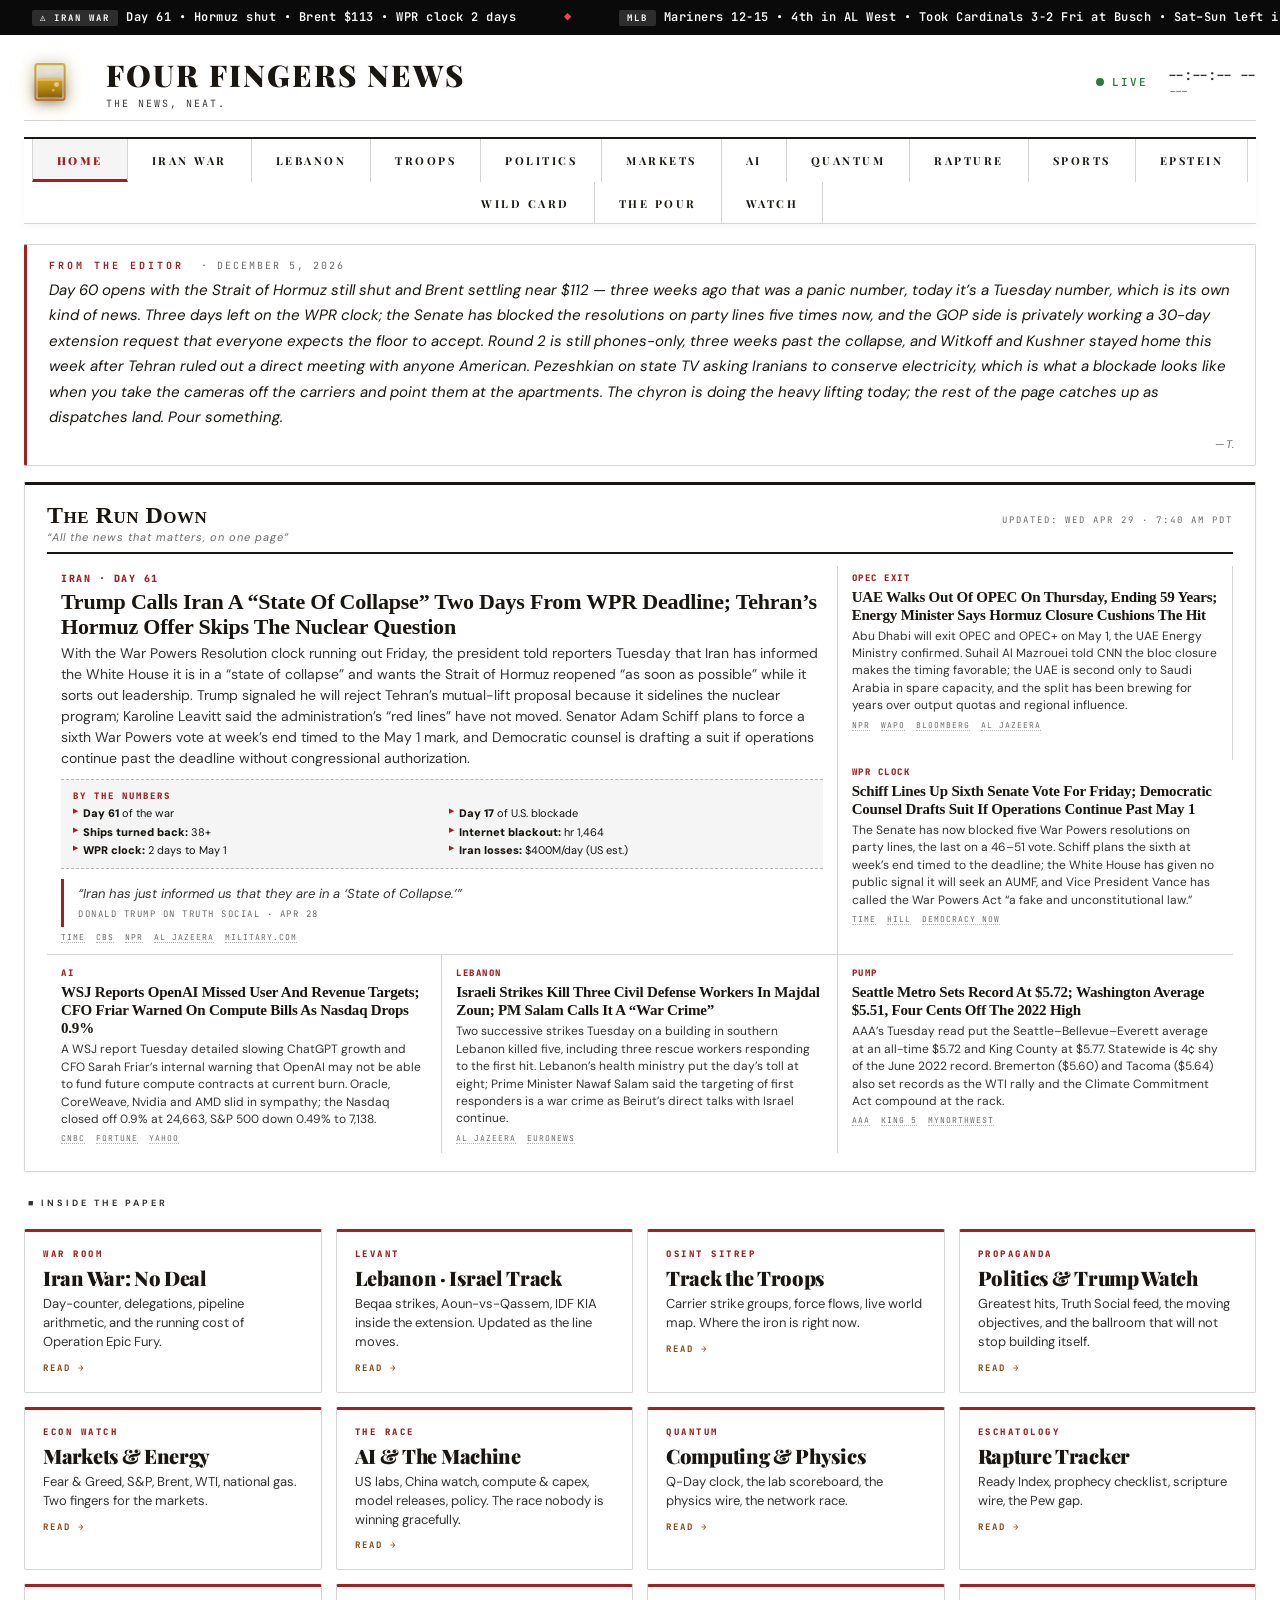
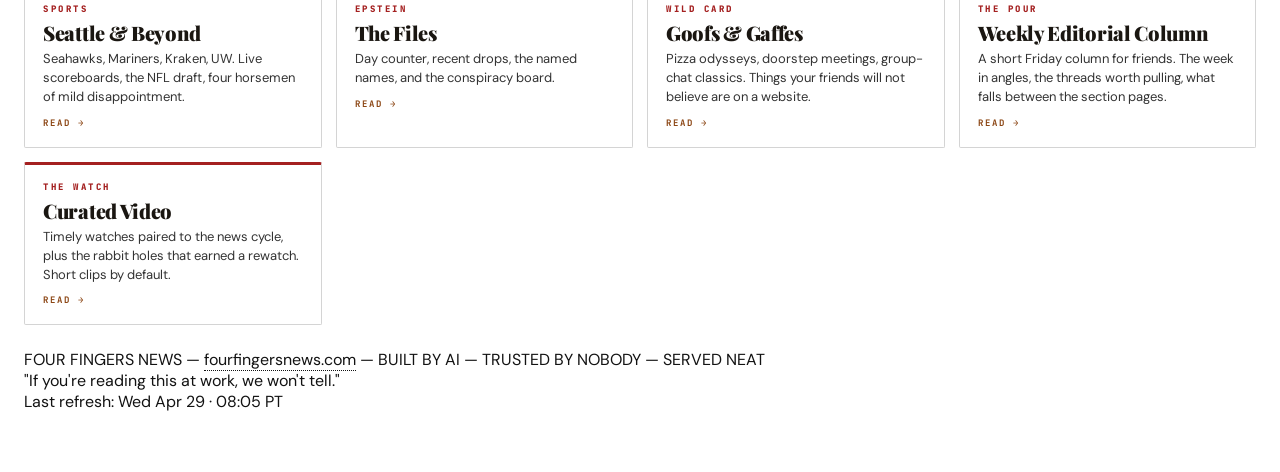
==== commit 9d5ef033: "Iran banner: Day 61 — WPR clock inside 48h; Brent ninth session up" ====
--- a/index.html
+++ b/index.html
@@ -49,7 +49,7 @@
 
 <div class="chyron" id="chyronBar">
   <div class="chyron-track" id="chyronTrack">
-    <span class="chyron-item"><span class="chyron-label">&#9888;&#65039; IRAN WAR</span>Day <span class="iran-day-count">60</span> &bull; Hormuz shut &bull; Brent settles $112 &bull; WPR clock 3 days</span>
+    <span class="chyron-item"><span class="chyron-label">&#9888;&#65039; IRAN WAR</span>Day <span class="iran-day-count">61</span> &bull; Hormuz shut &bull; Brent $113 &bull; WPR clock 2 days</span>
     <span class="chyron-sep">&#9670;</span>
     <span class="chyron-item"><span class="chyron-label">MLB</span><span class="chyronMLB">Mariners 12-15 &bull; 4th in AL West &bull; Took Cardinals 3-2 Fri at Busch &bull; Sat&ndash;Sun left in the set &bull; Bats grinding on the road</span></span>
     <span class="chyron-sep">&#9670;</span>
@@ -95,7 +95,7 @@
     <span class="chyron-sep">&#9670;</span>
     <span class="chyron-item"><span class="chyron-label">&#9981; GAS</span><span id="chyronGasNatl">Nat'l avg: loading...</span></span>
     <span class="chyron-sep">&#9670;</span>
-    <span class="chyron-item"><span class="chyron-label">&#9888;&#65039; IRAN WAR</span>Day <span class="iran-day-count">60</span> &bull; Hormuz shut &bull; Brent settles $112 &bull; WPR clock 3 days</span>
+    <span class="chyron-item"><span class="chyron-label">&#9888;&#65039; IRAN WAR</span>Day <span class="iran-day-count">61</span> &bull; Hormuz shut &bull; Brent $113 &bull; WPR clock 2 days</span>
     <span class="chyron-sep">&#9670;</span>
     <span class="chyron-item"><span class="chyron-label">MLB</span><span class="chyronMLB">Mariners 12-15 &bull; 4th in AL West &bull; Took Cardinals 3-2 Fri at Busch &bull; Sat&ndash;Sun left in the set &bull; Bats grinding on the road</span></span>
     <span class="chyron-sep">&#9670;</span>
@@ -234,6 +234,7 @@
       <a href="epstein.html">Epstein</a>
       <a href="wildcard.html">Wild Card</a>
       <a href="pour.html">The Pour</a>
+      <a href="watch.html">Watch</a>
     </div>
   </nav>
 
@@ -279,89 +280,81 @@
         <div class="rd-title">The Run Down</div>
         <div class="rd-sub">&ldquo;All the news that matters, on one page&rdquo;</div>
       </div>
-      <div class="rd-dateline">Updated: <span id="runDownUpdated">Tue Apr 28 &middot; 8:30 PM PDT</span></div>
+      <div class="rd-dateline">Updated: <span id="runDownUpdated">Wed Apr 29 &middot; 7:40 AM PDT</span></div>
     </div>
     <div id="runDownList">
       <article class="lead">
-        <span class="rd-kicker urgent">IRAN &middot; DAY 60</span>
-        <h3 class="rd-head">Sharif Convenes Iran&rsquo;s FM At PM House As Witkoff&ndash;Kushner Trip Slips To Sunday; Tehran Holds &ldquo;No Meeting Planned&rdquo; Line</h3>
-        <p class="rd-dek">Pakistan&rsquo;s prime minister chairs the day&rsquo;s first head-of-government sit-down with Abbas Araghchi at PM House Saturday morning, hours after the Iranian foreign minister and army chief Asim Munir broke a roughly five-hour overnight session at sunrise. The White House still has Steve Witkoff and Jared Kushner wheels-up Saturday morning, but CNN&rsquo;s Nic Robertson now reports them landing Sunday &mdash; pushing any Araghchi sit-down to Monday at the earliest. Iran&rsquo;s foreign ministry spokesman Esmaeil Baghaei posted on X that no meeting is planned; Tasnim and Nournews echo the line and frame Islamabad as a bridge, not a venue.</p>
+        <span class="rd-kicker urgent">IRAN &middot; DAY 61</span>
+        <h3 class="rd-head">Trump Calls Iran A &ldquo;State Of Collapse&rdquo; Two Days From WPR Deadline; Tehran&rsquo;s Hormuz Offer Skips The Nuclear Question</h3>
+        <p class="rd-dek">With the War Powers Resolution clock running out Friday, the president told reporters Tuesday that Iran has informed the White House it is in a &ldquo;state of collapse&rdquo; and wants the Strait of Hormuz reopened &ldquo;as soon as possible&rdquo; while it sorts out leadership. Trump signaled he will reject Tehran&rsquo;s mutual-lift proposal because it sidelines the nuclear program; Karoline Leavitt said the administration&rsquo;s &ldquo;red lines&rdquo; have not moved. Senator Adam Schiff plans to force a sixth War Powers vote at week&rsquo;s end timed to the May 1 mark, and Democratic counsel is drafting a suit if operations continue past the deadline without congressional authorization.</p>
         <div class="rd-factbox">
           <div class="rd-factbox-title">BY THE NUMBERS</div>
           <ul>
-            <li><b>Day 60</b> of the war</li>
-            <li><b>Day 16</b> of U.S. blockade</li>
+            <li><b>Day 61</b> of the war</li>
+            <li><b>Day 17</b> of U.S. blockade</li>
             <li><b>Ships turned back:</b> 38+</li>
-            <li><b>Internet blackout:</b> hr 1,441</li>
-            <li><b>WPR clock:</b> 3 days to May 1</li>
-            <li><b>Tehran flights:</b> resumed Sat AM</li>
+            <li><b>Internet blackout:</b> hr 1,464</li>
+            <li><b>WPR clock:</b> 2 days to May 1</li>
+            <li><b>Iran losses:</b> $400M/day (US est.)</li>
           </ul>
         </div>
-        <div class="rd-pullquote">&ldquo;No meeting is planned to take place between Iran and the US.&rdquo;<cite>Esmaeil Baghaei, Iran MFA spokesman &middot; Apr 25</cite></div>
-        <div class="rd-src">
-          <a href="https://www.aljazeera.com/news/2026/4/25/iran-war-whats-happening-on-day-57-as-us-envoys-head-to-pakistan" target="_blank" rel="noopener">Al Jazeera</a>
-          <a href="https://www.cnn.com/2026/04/25/world/live-news/iran-war-israel-pakistan-talks" target="_blank" rel="noopener">CNN</a>
-          <a href="https://www.npr.org/2026/04/25/nx-s1-5799372/iran-middle-east-updates" target="_blank" rel="noopener">NPR</a>
-          <a href="https://www.cbsnews.com/live-updates/us-iran-war-trump-strait-of-hormuz-hezbollah-lebanon-israel-ceasefire/" target="_blank" rel="noopener">CBS</a>
-          <a href="https://www.timesofisrael.com/liveblog-april-25-2026/" target="_blank" rel="noopener">Times of Israel</a>
+        <div class="rd-pullquote">&ldquo;Iran has just informed us that they are in a &lsquo;State of Collapse.&rsquo;&rdquo;<cite>Donald Trump on Truth Social &middot; Apr 28</cite></div>
+        <div class="rd-src">
+          <a href="https://time.com/article/2026/04/28/trump-iran-war-update-peace-proposal-strait-of-hormuz-conflict/" target="_blank" rel="noopener">Time</a>
+          <a href="https://www.cbsnews.com/live-updates/iran-war-trump-strait-of-hormuz-iranian-offer-ceasefire-oil-gas-prices/" target="_blank" rel="noopener">CBS</a>
+          <a href="https://www.npr.org/2026/04/28/nx-s1-5802283/iran-middle-east-updates" target="_blank" rel="noopener">NPR</a>
+          <a href="https://www.aljazeera.com/news/liveblog/2026/4/29/iran-war-live-trump-says-tehran-wants-end-to-blockade-israel-kills-medics" target="_blank" rel="noopener">Al Jazeera</a>
+          <a href="https://www.military.com/daily-news/headlines/2026/04/28/Iran-War-Heads-Toward-Legal-Showdown-as-May-1-Deadline-Nears" target="_blank" rel="noopener">Military.com</a>
+        </div>
+      </article>
+      <article>
+        <span class="rd-kicker urgent">OPEC EXIT</span>
+        <h3 class="rd-head">UAE Walks Out Of OPEC On Thursday, Ending 59 Years; Energy Minister Says Hormuz Closure Cushions The Hit</h3>
+        <p class="rd-dek">Abu Dhabi will exit OPEC and OPEC+ on May 1, the UAE Energy Ministry confirmed. Suhail Al Mazrouei told CNN the bloc closure makes the timing favorable; the UAE is second only to Saudi Arabia in spare capacity, and the split has been brewing for years over output quotas and regional influence.</p>
+        <div class="rd-src">
+          <a href="https://www.npr.org/2026/04/28/nx-s1-5802735/uae-leaves-opec-oil" target="_blank" rel="noopener">NPR</a>
+          <a href="https://www.washingtonpost.com/world/2026/04/28/uae-opec-iran-hormuz-trump-saudi/" target="_blank" rel="noopener">WaPo</a>
+          <a href="https://www.bloomberg.com/news/articles/2026-04-28/uae-to-leave-opec-and-opec-next-month-to-pursue-new-strategy" target="_blank" rel="noopener">Bloomberg</a>
+          <a href="https://www.aljazeera.com/news/2026/4/28/what-are-opec-and-opec-and-why-has-the-uae-quit" target="_blank" rel="noopener">Al Jazeera</a>
         </div>
       </article>
       <article>
         <span class="rd-kicker">WPR CLOCK</span>
-        <h3 class="rd-head">Three Days To May 1; GOP Privately Expects A 30-Day Extension Request From The White House</h3>
-        <p class="rd-dek">The Senate has now blocked five War Powers resolutions on party lines. Republicans say a White House request for a 30-day extension would constitute compliance; Democrats say the silence on what happens if operations simply continue past May 1 without a vote is itself the answer.</p>
-        <div class="rd-src">
-          <a href="https://www.cnn.com/2026/04/25/politics/war-powers-act-trump-iran-war-congress-analysis" target="_blank" rel="noopener">CNN</a>
-          <a href="https://www.npr.org/2026/04/25/nx-s1-5797843/week-in-politics-congress-and-the-iran-war-trumps-approval-ratings" target="_blank" rel="noopener">NPR</a>
-          <a href="https://time.com/article/2026/04/22/as-iran-war-nears-two-month-congress-continues-to-forgo-oversight-role/" target="_blank" rel="noopener">Time</a>
+        <h3 class="rd-head">Schiff Lines Up Sixth Senate Vote For Friday; Democratic Counsel Drafts Suit If Operations Continue Past May 1</h3>
+        <p class="rd-dek">The Senate has now blocked five War Powers resolutions on party lines, the last on a 46&ndash;51 vote. Schiff plans the sixth at week&rsquo;s end timed to the deadline; the White House has given no public signal it will seek an AUMF, and Vice President Vance has called the War Powers Act &ldquo;a fake and unconstitutional law.&rdquo;</p>
+        <div class="rd-src">
+          <a href="https://time.com/article/2026/04/28/exclusive-democrats-explore-suing-trump-if-congress-doesn-t-authorize-iran-war/" target="_blank" rel="noopener">Time</a>
+          <a href="https://thehill.com/homenews/house/5846206-democrats-iran-war-powers-votes/" target="_blank" rel="noopener">Hill</a>
+          <a href="https://www.democracynow.org/2026/4/23/headlines/senate_republicans_defeat_iran_war_powers_resolution_for_fifth_time" target="_blank" rel="noopener">Democracy Now</a>
         </div>
       </article>
       <article>
-        <span class="rd-kicker">DOJ</span>
-        <h3 class="rd-head">Blanche Reclassifies Medical Marijuana To Schedule III; Sidesteps DEA Review By Treaty Provision</h3>
-        <p class="rd-dek">Acting AG Todd Blanche signed an order Thursday moving state-licensed medical marijuana from Schedule I to Schedule III, invoking a federal treaty provision that lets the AG bypass the standard DEA review. The shift legitimizes programs in 40 states and lifts a major tax constraint; a separate hearing on broader rescheduling is set for late June.</p>
-        <div class="rd-src">
-          <a href="https://www.pbs.org/newshour/politics/trump-reclassifies-state-licensed-medical-marijuana-as-less-dangerous-drug" target="_blank" rel="noopener">PBS</a>
-          <a href="https://www.cnn.com/2026/04/23/politics/justice-department-reclassify-marijuana" target="_blank" rel="noopener">CNN</a>
-          <a href="https://time.com/article/2026/04/24/trump-reclassification-medical-marijuana/" target="_blank" rel="noopener">Time</a>
+        <span class="rd-kicker">AI</span>
+        <h3 class="rd-head">WSJ Reports OpenAI Missed User And Revenue Targets; CFO Friar Warned On Compute Bills As Nasdaq Drops 0.9%</h3>
+        <p class="rd-dek">A WSJ report Tuesday detailed slowing ChatGPT growth and CFO Sarah Friar&rsquo;s internal warning that OpenAI may not be able to fund future compute contracts at current burn. Oracle, CoreWeave, Nvidia and AMD slid in sympathy; the Nasdaq closed off 0.9% at 24,663, S&amp;P 500 down 0.49% to 7,138.</p>
+        <div class="rd-src">
+          <a href="https://www.cnbc.com/2026/04/28/openais-revenue-growth-estimates-fall-short-report.html" target="_blank" rel="noopener">CNBC</a>
+          <a href="https://fortune.com/2026/04/28/openai-cfo-sam-altman-missed-revenue-target/" target="_blank" rel="noopener">Fortune</a>
+          <a href="https://finance.yahoo.com/markets/stocks/live/stock-market-today-tuesday-april-28-dow-nasdaq-sp-oil-rises-earnings-in-focus-225503557.html" target="_blank" rel="noopener">Yahoo</a>
         </div>
       </article>
       <article>
-        <span class="rd-kicker">TEHRAN</span>
-        <h3 class="rd-head">First Commercial Flights Out of IKA Since Feb 28; Internet Blackout Enters Hour 1,358</h3>
-        <p class="rd-dek">Mehr counted four Istanbul-bound departures from Tehran&rsquo;s main airport Saturday morning, the first commercial wheels-up since the Feb 28 air war began. Iran&rsquo;s nationwide internet shutdown &mdash; already the longest nation-scale blackout on record &mdash; is now in its 57th day per NetBlocks.</p>
-        <div class="rd-src">
-          <a href="https://www.aljazeera.com/news/liveblog/2026/4/25/iran-war-live-tehrans-fm-in-islamabad-us-says-envoys-to-travel-for-talks" target="_blank" rel="noopener">Al Jazeera</a>
-          <a href="https://www.aljazeera.com/news/2026/4/25/iran-war-whats-happening-on-day-57-as-us-envoys-head-to-pakistan" target="_blank" rel="noopener">AJ Day 57</a>
-          <a href="https://en.mehrnews.com/" target="_blank" rel="noopener">Mehr</a>
-        </div>
-      </article>
-      <article>
-        <span class="rd-kicker">ANZAC DAY</span>
-        <h3 class="rd-head">Australia, New Zealand Mark 111 Years Since Gallipoli; Neither Has Joined The Hormuz Cordon</h3>
-        <p class="rd-dek">Dawn services in Sydney, Wellington, and at Gallipoli itself mark the 1915 landing. Both navies keep long-running surveillance and refueling footprints in the Indian Ocean; neither government has signed onto the US-led blockade or the 51-nation Macron&ndash;Starmer Hormuz communiqu&eacute;.</p>
-        <div class="rd-src">
-          <a href="https://www.awm.gov.au/commemoration/anzac-day" target="_blank" rel="noopener">AWM</a>
-          <a href="https://www.rsa.org.nz/anzac-day" target="_blank" rel="noopener">RSA NZ</a>
+        <span class="rd-kicker">LEBANON</span>
+        <h3 class="rd-head">Israeli Strikes Kill Three Civil Defense Workers In Majdal Zoun; PM Salam Calls It A &ldquo;War Crime&rdquo;</h3>
+        <p class="rd-dek">Two successive strikes Tuesday on a building in southern Lebanon killed five, including three rescue workers responding to the first hit. Lebanon&rsquo;s health ministry put the day&rsquo;s toll at eight; Prime Minister Nawaf Salam said the targeting of first responders is a war crime as Beirut&rsquo;s direct talks with Israel continue.</p>
+        <div class="rd-src">
+          <a href="https://www.aljazeera.com/news/2026/4/29/lebanons-pm-slams-israels-war-crimes-as-attack-kills-3-rescue-workers" target="_blank" rel="noopener">Al Jazeera</a>
+          <a href="https://www.euronews.com/2026/04/29/israeli-strikes-kill-eight-in-southern-lebanon-including-three-rescue-workers" target="_blank" rel="noopener">Euronews</a>
         </div>
       </article>
       <article>
         <span class="rd-kicker">PUMP</span>
-        <h3 class="rd-head">Seattle $5.68, WA $5.38; National Average Up 3&cent; To $4.04 As Crude Rally Reaches The Rack</h3>
-        <p class="rd-dek">AAA&rsquo;s Saturday read keeps Washington third-highest in the country behind California and Hawaii. The 3&cent; national daily move is the largest in three weeks, the four-day WTI rally working through to retail.</p>
+        <h3 class="rd-head">Seattle Metro Sets Record At $5.72; Washington Average $5.51, Four Cents Off The 2022 High</h3>
+        <p class="rd-dek">AAA&rsquo;s Tuesday read put the Seattle&ndash;Bellevue&ndash;Everett average at an all-time $5.72 and King County at $5.77. Statewide is 4&cent; shy of the June 2022 record. Bremerton ($5.60) and Tacoma ($5.64) also set records as the WTI rally and the Climate Commitment Act compound at the rack.</p>
         <div class="rd-src">
           <a href="https://gasprices.aaa.com/?state=WA" target="_blank" rel="noopener">AAA</a>
-          <a href="https://mynorthwest.com/local/seattle-gas-prices/4225321" target="_blank" rel="noopener">MyNorthwest</a>
-          <a href="https://www.kiro7.com/news/local/seattle-gas-prices-near-6-statewide-average-continues-climb/TOPVJS5O2FAPHC6SAZLQV2YGOE/" target="_blank" rel="noopener">KIRO 7</a>
-        </div>
-      </article>
-      <article>
-        <span class="rd-kicker">SCOREBOARD</span>
-        <h3 class="rd-head">Mariners 3, Cardinals 2 In St. Louis As Naylor Goes 418 Feet In The Sixth</h3>
-        <p class="rd-dek">Josh Naylor broke a 2&ndash;2 tie with a sixth-inning blast at Busch to take the series opener. Game 2 first pitch 11:15 AM PT.</p>
-        <div class="rd-src">
-          <a href="https://www.espn.com/mlb/game/_/gameId/401815075/mariners-cardinals" target="_blank" rel="noopener">ESPN</a>
-          <a href="https://www.cbssports.com/mlb/gametracker/recap/MLB_20260424_SEA@STL/" target="_blank" rel="noopener">CBS</a>
+          <a href="https://www.king5.com/article/traffic/gas-prices/seattle-metro-gas-prices-record-high/281-bee15ffc-c2a5-4585-946a-fb26d0bfe7d4" target="_blank" rel="noopener">KING 5</a>
+          <a href="https://mynorthwest.com/money/seattle-gas-prices-record-cca-iran/4232787" target="_blank" rel="noopener">MyNorthwest</a>
         </div>
       </article>
     </div>
@@ -442,6 +435,12 @@
       <div class="lc-dek">A short Friday column for friends. The week in angles, the threads worth pulling, what falls between the section pages.</div>
       <span class="lc-more">Read &rarr;</span>
     </a>
+    <a class="landing-card" href="watch.html">
+      <div class="lc-tag">THE WATCH</div>
+      <div class="lc-title">Curated Video</div>
+      <div class="lc-dek">Timely watches paired to the news cycle, plus the rabbit holes that earned a rewatch. Short clips by default.</div>
+      <span class="lc-more">Read &rarr;</span>
+    </a>
   </div>
 
   <!-- ═══ FOOTER ═══ -->
@@ -450,7 +449,7 @@
       <span class="highlight">FOUR FINGERS NEWS</span> &#8212; <a href="https://fourfingersnews.com/" style="color:inherit;text-decoration:none;border-bottom:1px dotted currentColor;">fourfingersnews.com</a> &#8212; BUILT BY AI &#8212; TRUSTED BY NOBODY &#8212; SERVED NEAT
     </div>
     <div class="footer-quip">"If you're reading this at work, we won't tell."</div>
-    <div class="last-refresh">Last refresh: <span id="lastRefresh">Tue Apr 28 &middot; 18:10 PT</span></div>
+    <div class="last-refresh">Last refresh: <span id="lastRefresh">Wed Apr 29 &middot; 08:05 PT</span></div>
   </div>
 
 </div><!-- /main -->
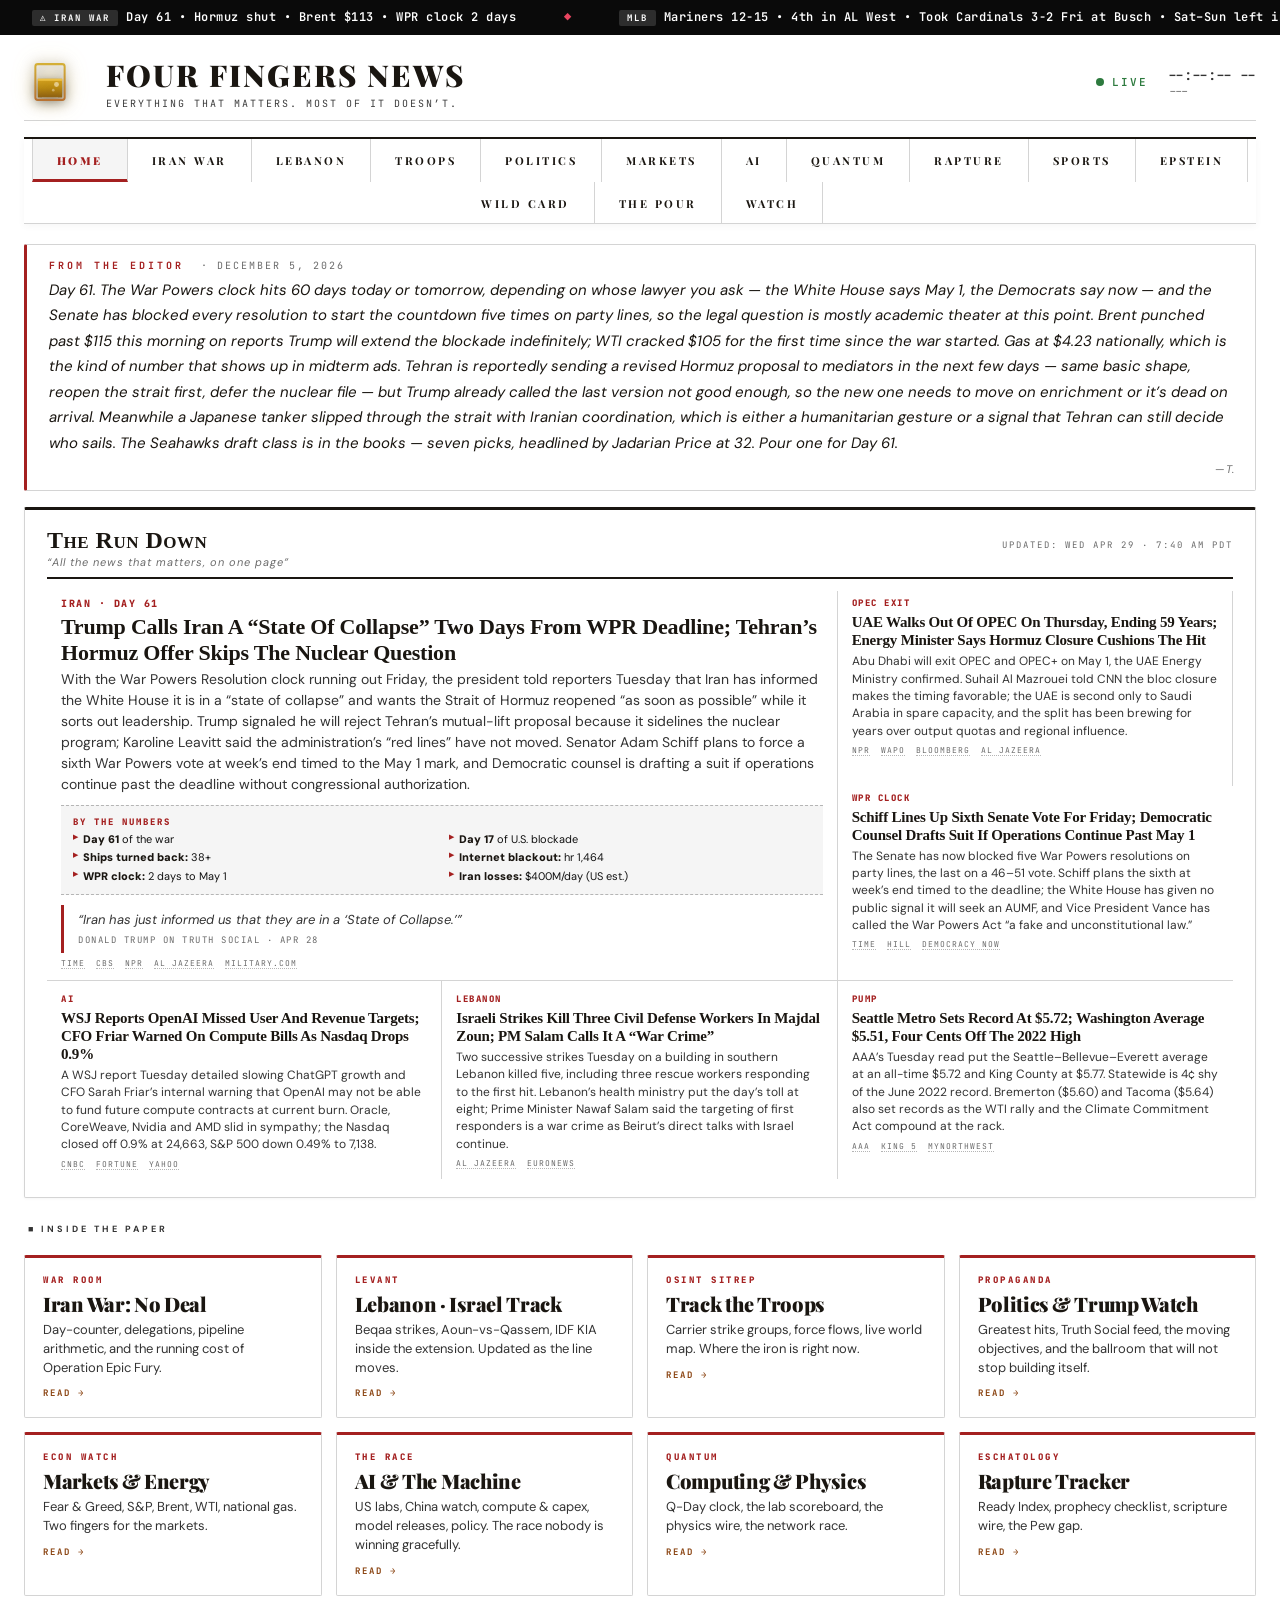
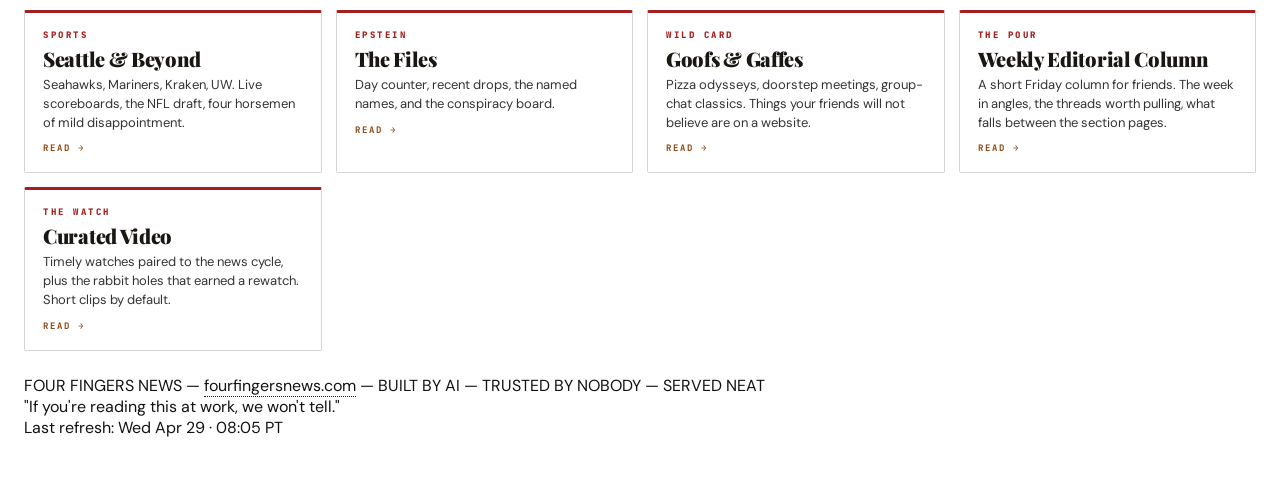
==== commit 5360055a: "Fix day count: war started Feb 28, today is Day 61 Corrected all Day 62 references back to Day 61 ac" ====
--- a/index.html
+++ b/index.html
@@ -256,7 +256,7 @@
   <div class="editor-note">
     <div class="en-tag">From the Editor <span class="en-date" id="editorNoteDate">&middot; April 28, 2026</span></div>
     <div class="en-text">
-      Day 60 opens with the Strait of Hormuz still shut and Brent settling near $112 &mdash; three weeks ago that was a panic number, today it&rsquo;s a Tuesday number, which is its own kind of news. Three days left on the WPR clock; the Senate has blocked the resolutions on party lines five times now, and the GOP side is privately working a 30-day extension request that everyone expects the floor to accept. Round 2 is still phones-only, three weeks past the collapse, and Witkoff and Kushner stayed home this week after Tehran ruled out a direct meeting with anyone American. Pezeshkian on state TV asking Iranians to conserve electricity, which is what a blockade looks like when you take the cameras off the carriers and point them at the apartments. The chyron is doing the heavy lifting today; the rest of the page catches up as dispatches land. Pour something.
+      Day 61. The War Powers clock hits 60 days today or tomorrow, depending on whose lawyer you ask &mdash; the White House says May 1, the Democrats say now &mdash; and the Senate has blocked every resolution to start the countdown five times on party lines, so the legal question is mostly academic theater at this point. Brent punched past $115 this morning on reports Trump will extend the blockade indefinitely; WTI cracked $105 for the first time since the war started. Gas at $4.23 nationally, which is the kind of number that shows up in midterm ads. Tehran is reportedly sending a revised Hormuz proposal to mediators in the next few days &mdash; same basic shape, reopen the strait first, defer the nuclear file &mdash; but Trump already called the last version not good enough, so the new one needs to move on enrichment or it&rsquo;s dead on arrival. Meanwhile a Japanese tanker slipped through the strait with Iranian coordination, which is either a humanitarian gesture or a signal that Tehran can still decide who sails. The Seahawks draft class is in the books &mdash; seven picks, headlined by Jadarian Price at 32. Pour one for Day 61.
     </div>
     <div class="en-sig">T.</div>
   </div>
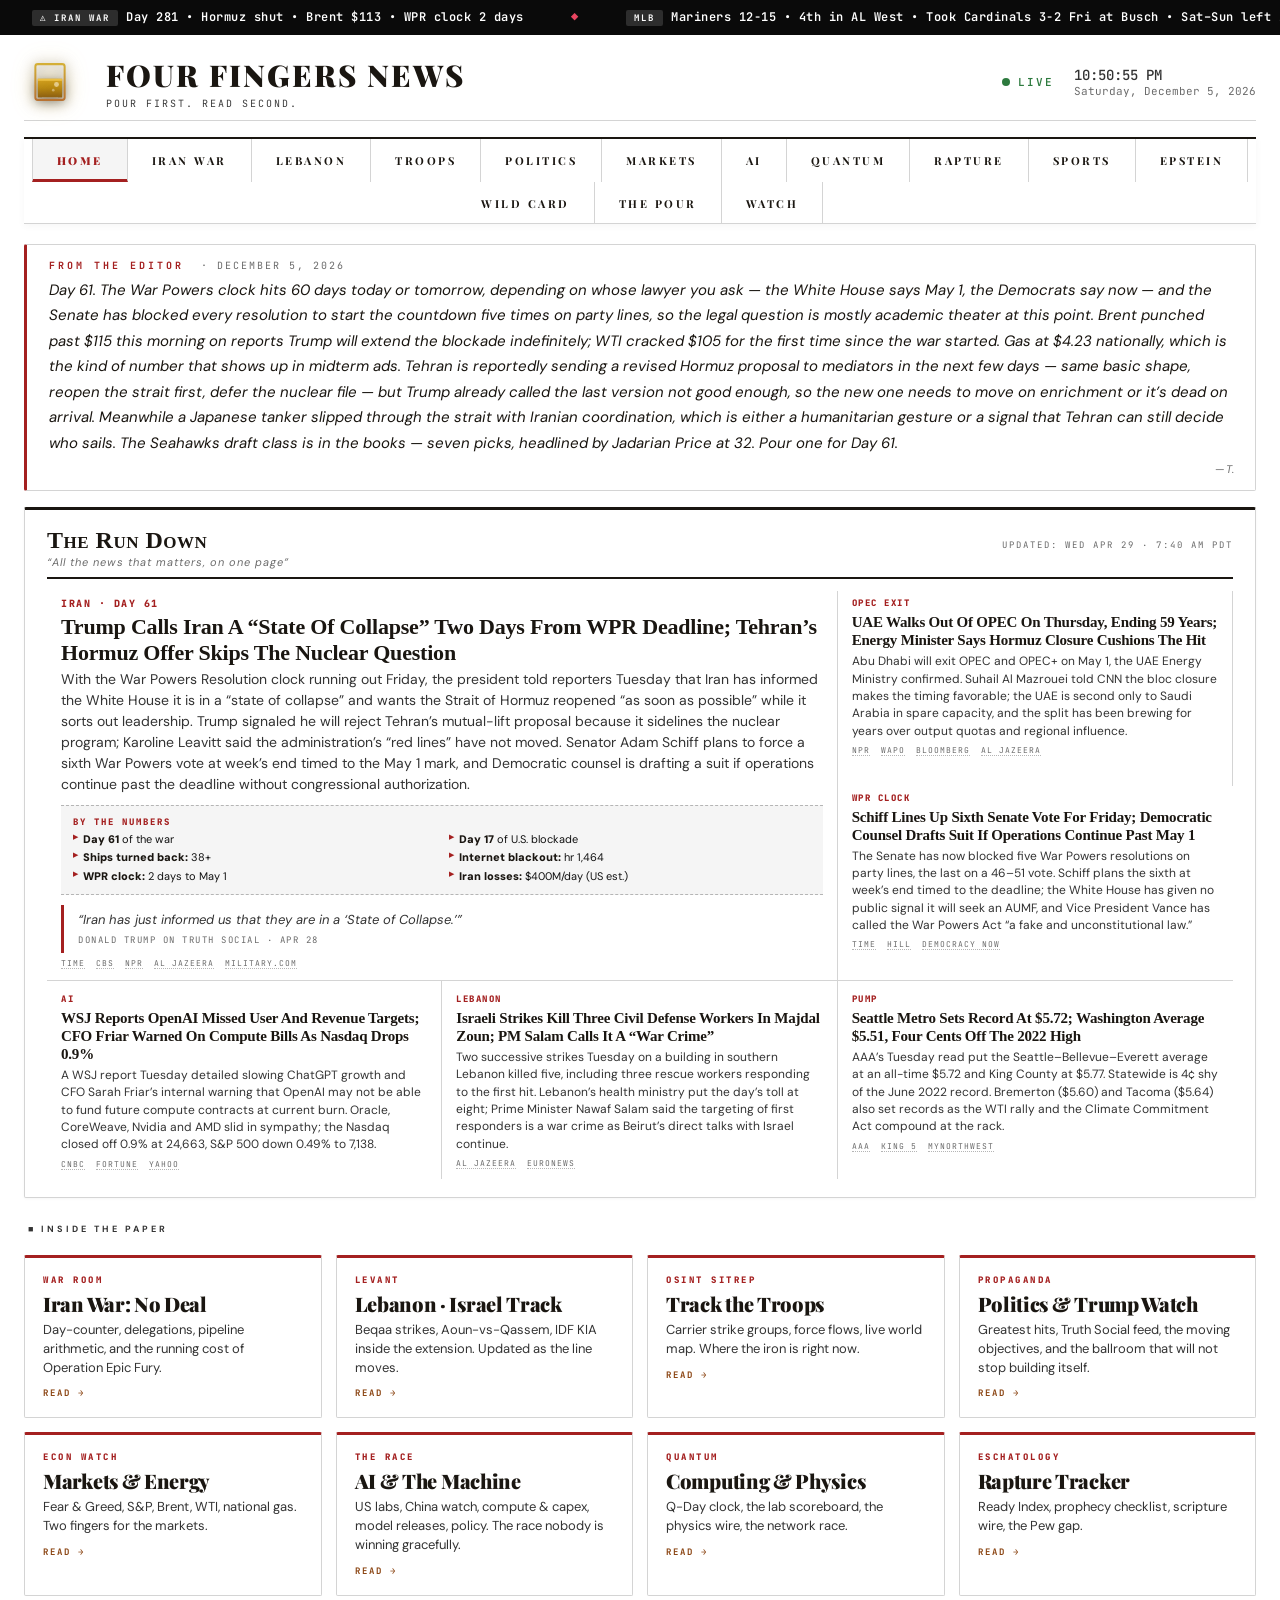
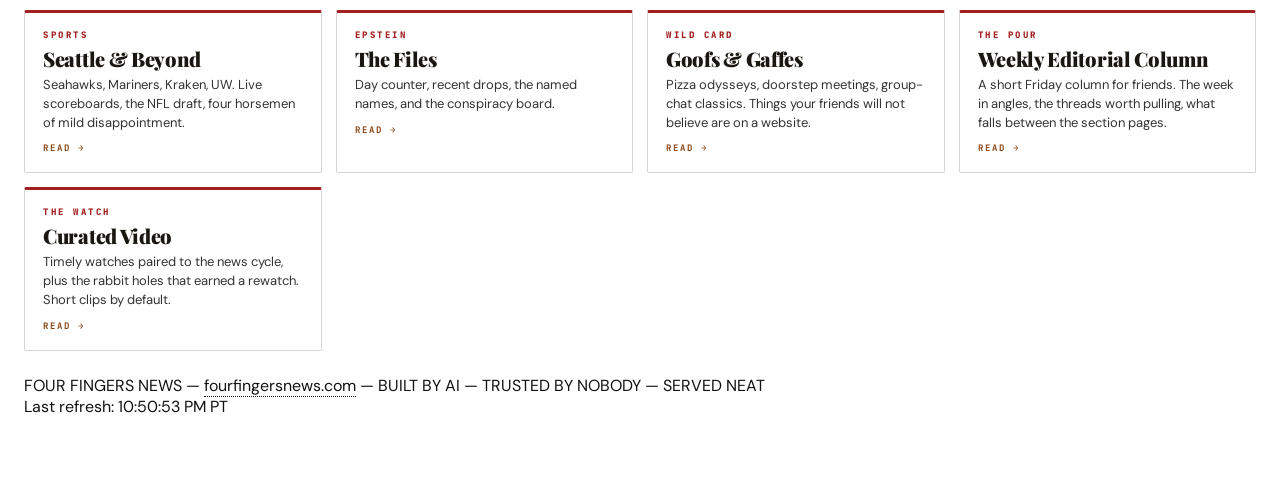
==== commit aa7d5179: "Auto-fill Lebanon dateline, remove footer quip, fix day counts - Lebanon "AS OF" dateline now auto-f" ====
--- a/index.html
+++ b/index.html
@@ -448,7 +448,6 @@
     <div class="footer-text">
       <span class="highlight">FOUR FINGERS NEWS</span> &#8212; <a href="https://fourfingersnews.com/" style="color:inherit;text-decoration:none;border-bottom:1px dotted currentColor;">fourfingersnews.com</a> &#8212; BUILT BY AI &#8212; TRUSTED BY NOBODY &#8212; SERVED NEAT
     </div>
-    <div class="footer-quip">"If you're reading this at work, we won't tell."</div>
     <div class="last-refresh">Last refresh: <span id="lastRefresh">Wed Apr 29 &middot; 08:05 PT</span></div>
   </div>
 
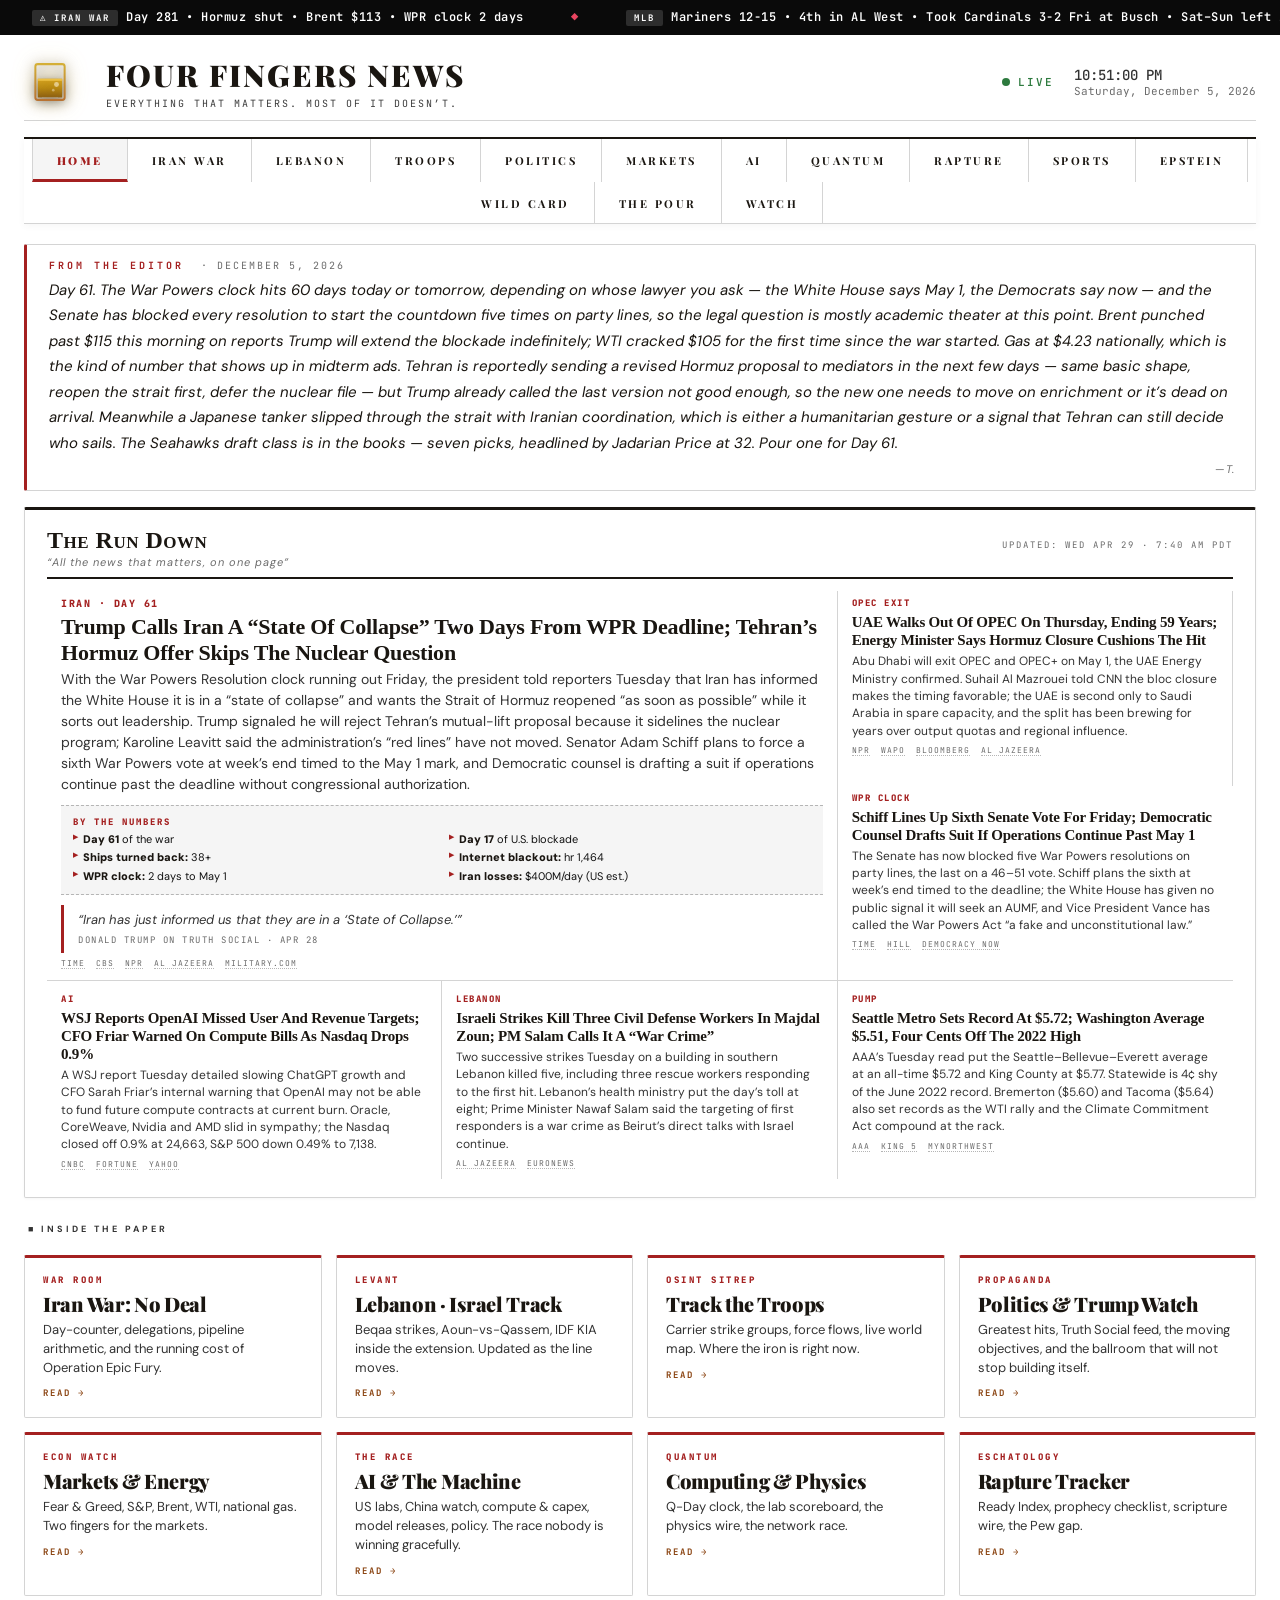
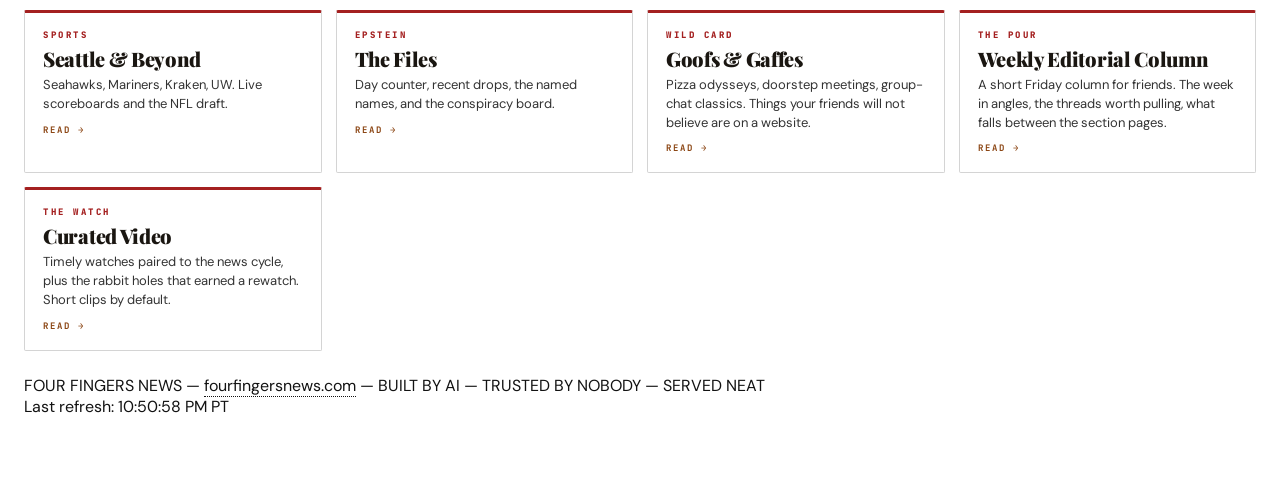
==== commit 346cddf4: "Remove 'four horsemen of mild disappointment' from sports kicker Seahawks won the Super Bowl, Marine" ====
--- a/index.html
+++ b/index.html
@@ -414,7 +414,7 @@
     <a class="landing-card" href="sports.html">
       <div class="lc-tag">SPORTS</div>
       <div class="lc-title">Seattle &amp; Beyond</div>
-      <div class="lc-dek">Seahawks, Mariners, Kraken, UW. Live scoreboards, the NFL draft, four horsemen of mild disappointment.</div>
+      <div class="lc-dek">Seahawks, Mariners, Kraken, UW. Live scoreboards and the NFL draft.</div>
       <span class="lc-more">Read &rarr;</span>
     </a>
     <a class="landing-card" href="epstein.html">
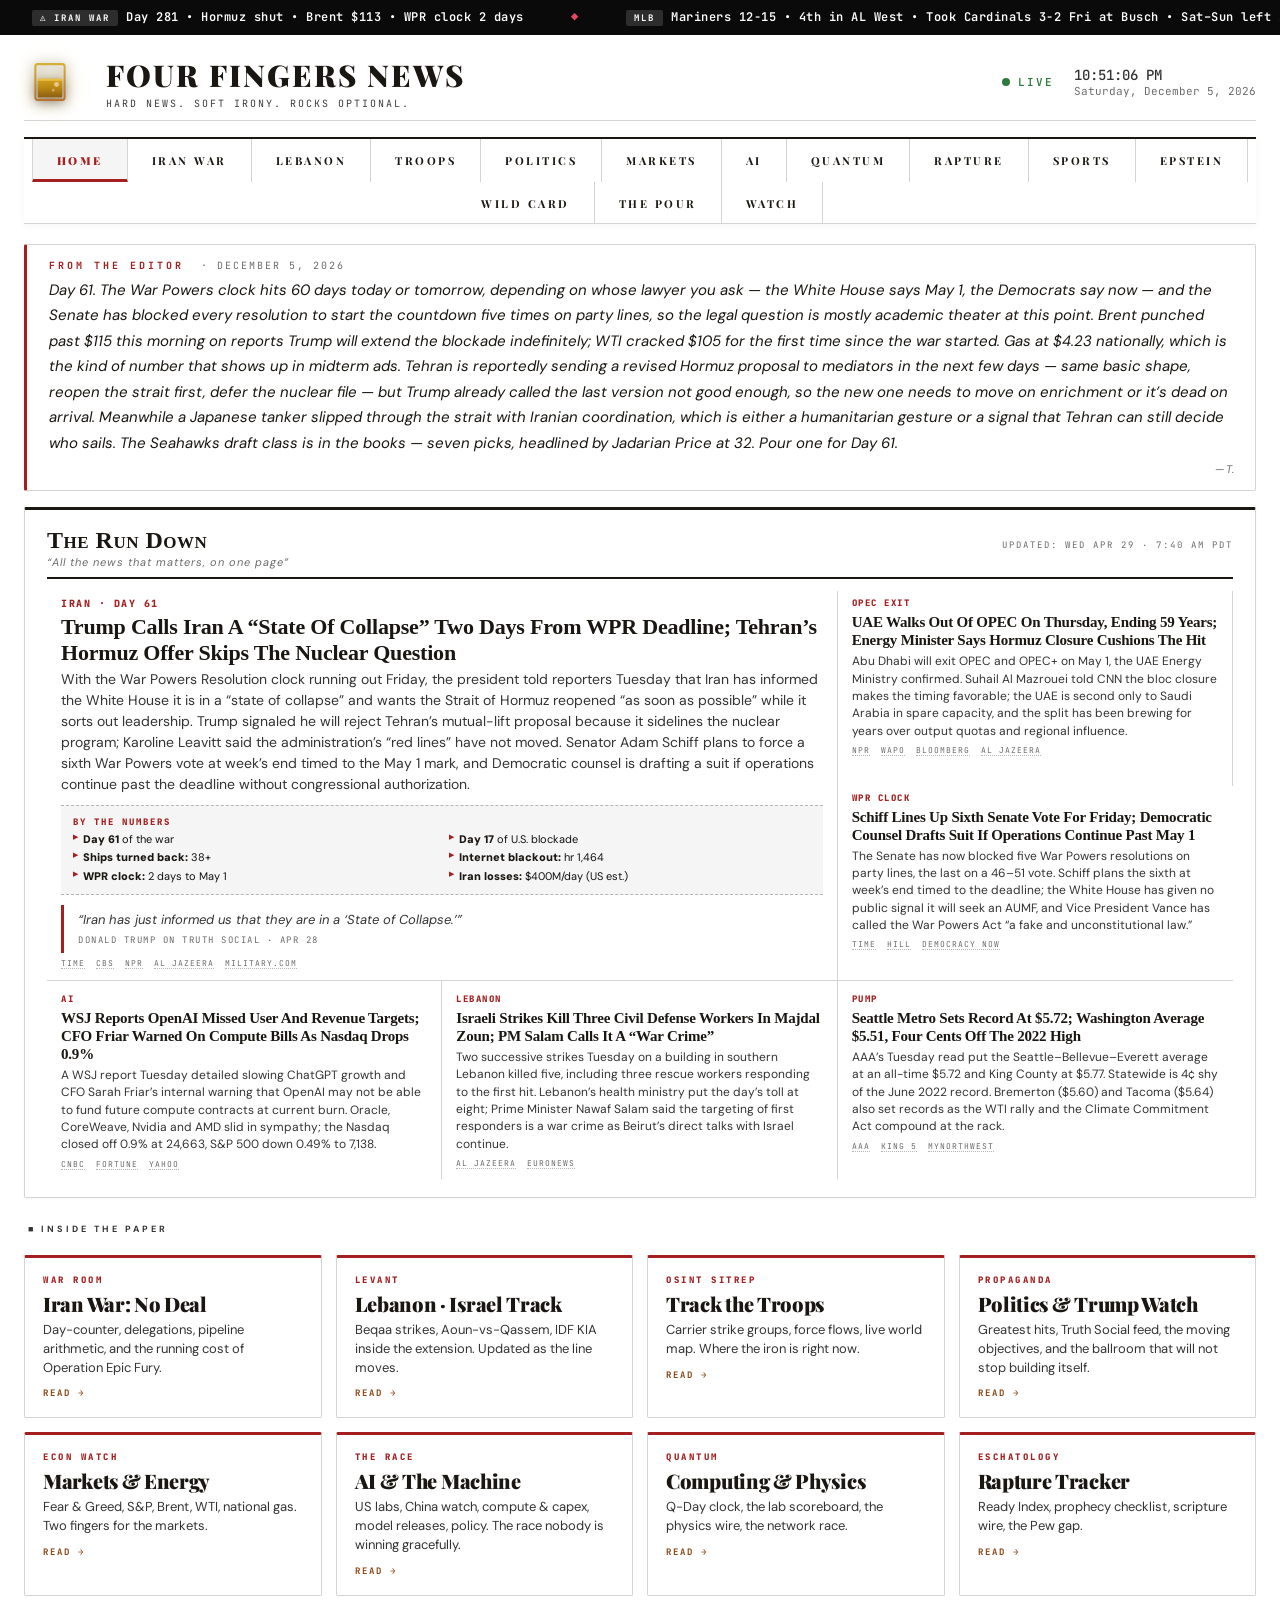
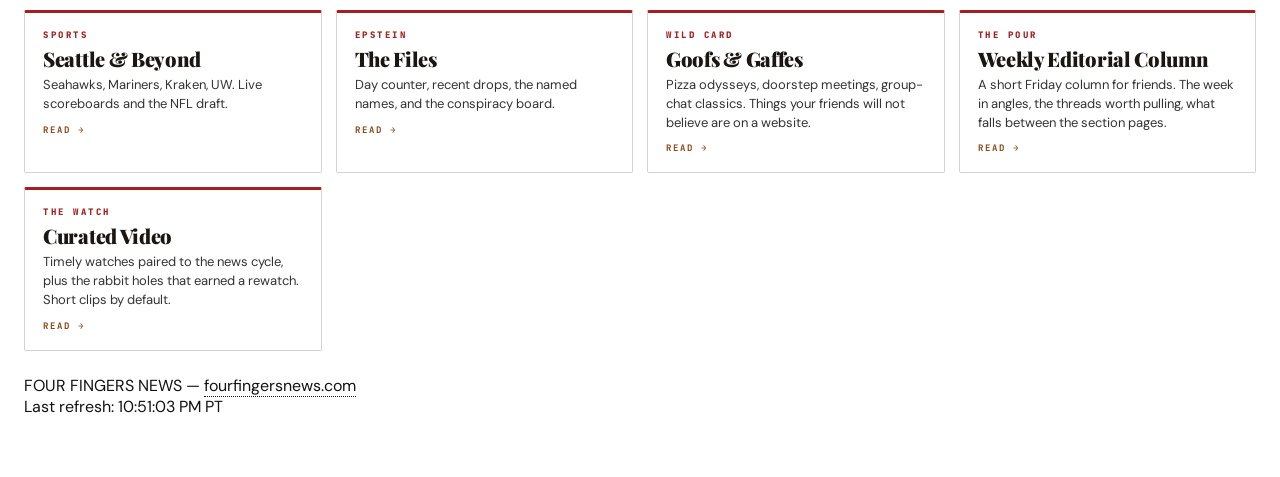
==== commit 93a69f63: "Sports section overhaul + remove footer tagline from all pages - Split Seattle team cards (4-col gri" ====
--- a/index.html
+++ b/index.html
@@ -446,7 +446,7 @@
   <!-- ═══ FOOTER ═══ -->
   <div class="footer">
     <div class="footer-text">
-      <span class="highlight">FOUR FINGERS NEWS</span> &#8212; <a href="https://fourfingersnews.com/" style="color:inherit;text-decoration:none;border-bottom:1px dotted currentColor;">fourfingersnews.com</a> &#8212; BUILT BY AI &#8212; TRUSTED BY NOBODY &#8212; SERVED NEAT
+      <span class="highlight">FOUR FINGERS NEWS</span> &#8212; <a href="https://fourfingersnews.com/" style="color:inherit;text-decoration:none;border-bottom:1px dotted currentColor;">fourfingersnews.com</a>
     </div>
     <div class="last-refresh">Last refresh: <span id="lastRefresh">Wed Apr 29 &middot; 08:05 PT</span></div>
   </div>
--- a/assets/style.css
+++ b/assets/style.css
@@ -1315,13 +1315,13 @@
     .sports-compact .section-header{margin-bottom:6px;}
     .sports-compact .section-tag{font-size:9px;padding:3px 8px;}
     .sports-compact .section-quip{font-size:9px;}
-    .sports-compact .cards-row{gap:8px;grid-template-columns:repeat(5,1fr);}
-    .sports-compact .card{padding:10px 12px;min-height:0;}
+    .sports-compact .cards-row{gap:10px;grid-template-columns:repeat(4,1fr);}
+    .sports-compact .card{padding:12px 14px;min-height:0;}
     .sports-compact .card-team-name{font-size:11px;letter-spacing:2px;margin-bottom:3px;}
-    .sports-compact .card-score{font-size:16px;margin-bottom:2px;}
+    .sports-compact .card-score{font-size:18px;margin-bottom:3px;}
     .sports-compact .card-detail{font-size:9px;margin-bottom:3px;}
     .sports-compact .card-next{font-size:8px;margin-bottom:4px;}
-    .sports-compact .card-quip{font-size:9px;line-height:1.45;max-height:4.4em;overflow:hidden;text-overflow:ellipsis;display:-webkit-box;-webkit-line-clamp:3;-webkit-box-orient:vertical;}
+    .sports-compact .card-quip{font-size:9px;line-height:1.5;max-height:5.5em;overflow:hidden;text-overflow:ellipsis;display:-webkit-box;-webkit-line-clamp:4;-webkit-box-orient:vertical;}
 /* ════════ MULTI-PAGE NAV + LANDING CARDS ════════ */
 .section-nav a.active{color:var(--red);font-weight:900;border-bottom:2px solid var(--red);}
 .landing-grid{display:grid;grid-template-columns:repeat(auto-fit,minmax(260px,1fr));gap:14px;margin:18px 0 24px;}
@@ -2652,3 +2652,248 @@
   .pour-issue-title { font-size: 24px; }
   .pour-section p { font-size: 14px; }
 }
+
+/* ════════════════════════════════════════════════════════════════
+   THE WATCH — curated video. Two-surface page: TIMELY + ABIDING.
+   Runtime badges color-coded by commitment (green/amber/red).
+   ════════════════════════════════════════════════════════════════ */
+.watch-about {
+  background: #ffffff;
+  border: 1px solid var(--border);
+  border-left: 3px solid #1a1611;
+  border-radius: 2px;
+  padding: 14px 18px;
+  margin: 0 0 16px 0;
+}
+.watch-about-tag {
+  font-family: 'JetBrains Mono', monospace;
+  font-size: 10px;
+  font-weight: 900;
+  letter-spacing: 2.5px;
+  color: #1a1611;
+  text-transform: uppercase;
+  margin-bottom: 8px;
+  padding-bottom: 6px;
+  border-bottom: 1px solid var(--border);
+}
+.watch-about p {
+  font-family: 'DM Sans', -apple-system, sans-serif;
+  font-size: 14px;
+  line-height: 1.6;
+  color: var(--text);
+  margin: 0 0 10px 0;
+}
+.watch-about p:last-child { margin-bottom: 0; }
+.watch-about-list {
+  list-style: none;
+  padding: 0;
+  margin: 0 0 10px 0;
+  display: flex;
+  flex-direction: column;
+  gap: 8px;
+}
+.watch-about-list li {
+  font-family: 'DM Sans', -apple-system, sans-serif;
+  font-size: 13px;
+  line-height: 1.55;
+  color: var(--text);
+  padding: 8px 12px;
+  background: var(--surface-hover);
+  border-radius: 2px;
+}
+.watch-about-list em { font-style: italic; color: var(--text-dim); }
+
+/* Pills */
+.watch-tier-pill {
+  display: inline-block;
+  padding: 2px 8px;
+  border-radius: 2px;
+  font-family: 'JetBrains Mono', monospace;
+  font-size: 9px;
+  font-weight: 900;
+  letter-spacing: 1.5px;
+  text-transform: uppercase;
+  margin-right: 6px;
+}
+.watch-tier-timely {
+  background: #fff5e6;
+  color: var(--amber);
+  border: 1px solid #f0d699;
+}
+.watch-tier-abiding {
+  background: #ebf3ee;
+  color: var(--green);
+  border: 1px solid #c4dfd0;
+}
+.watch-rt-pill {
+  display: inline-block;
+  padding: 2px 8px;
+  border-radius: 2px;
+  font-family: 'JetBrains Mono', monospace;
+  font-size: 9px;
+  font-weight: 900;
+  letter-spacing: 1.5px;
+  text-transform: uppercase;
+  margin-right: 6px;
+}
+.watch-rt-short  { background: #ebf3ee; color: var(--green); border: 1px solid #c4dfd0; }
+.watch-rt-mid    { background: #fff5e6; color: var(--amber); border: 1px solid #f0d699; }
+.watch-rt-long   { background: #fde7e7; color: var(--red);   border: 1px solid #f0a8a8; }
+.watch-topic-tag {
+  display: inline-block;
+  padding: 2px 8px;
+  border-radius: 2px;
+  font-family: 'JetBrains Mono', monospace;
+  font-size: 9px;
+  font-weight: 700;
+  letter-spacing: 1.5px;
+  text-transform: uppercase;
+  background: var(--surface-hover);
+  color: var(--text-muted);
+  border: 1px solid var(--border);
+  margin-right: 6px;
+}
+
+/* Section headers */
+.watch-section-head {
+  margin: 22px 0 10px 0;
+  padding-bottom: 8px;
+  border-bottom: 2px solid #1a1611;
+}
+.watch-section-tag {
+  font-family: 'JetBrains Mono', monospace;
+  font-size: 12px;
+  font-weight: 900;
+  letter-spacing: 3px;
+  text-transform: uppercase;
+}
+.watch-section-tag-timely { color: var(--amber); }
+.watch-section-tag-abiding { color: var(--green); }
+.watch-section-sub {
+  font-family: Georgia, serif;
+  font-size: 13px;
+  font-style: italic;
+  color: var(--text-muted);
+  margin-top: 4px;
+}
+
+/* Feed */
+.watch-feed {
+  display: flex;
+  flex-direction: column;
+  gap: 14px;
+  margin-bottom: 18px;
+}
+.watch-entry {
+  background: #ffffff;
+  border: 1px solid var(--border);
+  border-top: 3px solid var(--amber);
+  border-radius: 2px;
+  padding: 14px 18px 12px 18px;
+}
+.watch-entry-head {
+  display: flex;
+  flex-wrap: wrap;
+  justify-content: space-between;
+  align-items: flex-start;
+  gap: 8px;
+  margin-bottom: 8px;
+  padding-bottom: 6px;
+  border-bottom: 1px solid var(--border);
+}
+.watch-entry-tags {
+  display: flex;
+  flex-wrap: wrap;
+  align-items: center;
+  gap: 4px;
+}
+.watch-entry-date {
+  font-family: 'JetBrains Mono', monospace;
+  font-size: 9px;
+  letter-spacing: 1.5px;
+  color: var(--text-muted);
+  text-transform: uppercase;
+  white-space: nowrap;
+}
+.watch-entry-title {
+  font-family: Georgia, 'Playfair Display', 'Times New Roman', serif;
+  font-size: 20px;
+  font-weight: 900;
+  line-height: 1.2;
+  margin: 6px 0 4px 0;
+  letter-spacing: -0.3px;
+}
+.watch-entry-title a {
+  color: #1a1611;
+  text-decoration: none;
+  border-bottom: 2px solid transparent;
+}
+.watch-entry-title a:hover {
+  color: var(--red);
+  border-bottom-color: var(--red);
+}
+.watch-entry-creator {
+  font-family: 'JetBrains Mono', monospace;
+  font-size: 11px;
+  letter-spacing: 1px;
+  color: var(--text-muted);
+  text-transform: uppercase;
+  margin-bottom: 10px;
+}
+.watch-entry-take p {
+  font-family: 'DM Sans', -apple-system, sans-serif;
+  font-size: 14px;
+  line-height: 1.6;
+  color: var(--text);
+  margin: 0 0 10px 0;
+}
+.watch-entry-take p b { color: #1a1611; font-weight: 700; }
+.watch-entry-take p a { color: var(--red); text-decoration: none; border-bottom: 1px dotted currentColor; }
+.watch-entry-take p a:hover { border-bottom-style: solid; }
+.watch-pull {
+  margin-top: 10px;
+  padding: 8px 14px;
+  border-left: 3px solid var(--red);
+  background: #fafafa;
+  font-family: Georgia, 'Times New Roman', serif;
+  font-style: italic;
+  font-size: 14px;
+  line-height: 1.45;
+  color: var(--text-dim);
+}
+.watch-pull cite {
+  display: block;
+  margin-top: 4px;
+  font-style: normal;
+  font-family: 'JetBrains Mono', monospace;
+  font-size: 9px;
+  letter-spacing: 1.5px;
+  text-transform: uppercase;
+  color: var(--text-muted);
+}
+.watch-empty {
+  background: var(--surface-hover);
+  border: 1px dashed var(--border);
+  border-radius: 2px;
+  padding: 14px 18px;
+  text-align: center;
+}
+.watch-empty p {
+  font-family: 'DM Sans', -apple-system, sans-serif;
+  font-size: 13px;
+  line-height: 1.55;
+  color: var(--text-muted);
+  margin: 0 0 6px 0;
+  font-style: italic;
+}
+.watch-empty-meta {
+  font-family: 'JetBrains Mono', monospace;
+  font-size: 10px !important;
+  letter-spacing: 1.5px;
+  text-transform: uppercase;
+  font-style: normal !important;
+}
+@media (max-width: 600px) {
+  .watch-entry { padding: 12px 14px; }
+  .watch-entry-title { font-size: 17px; }
+}
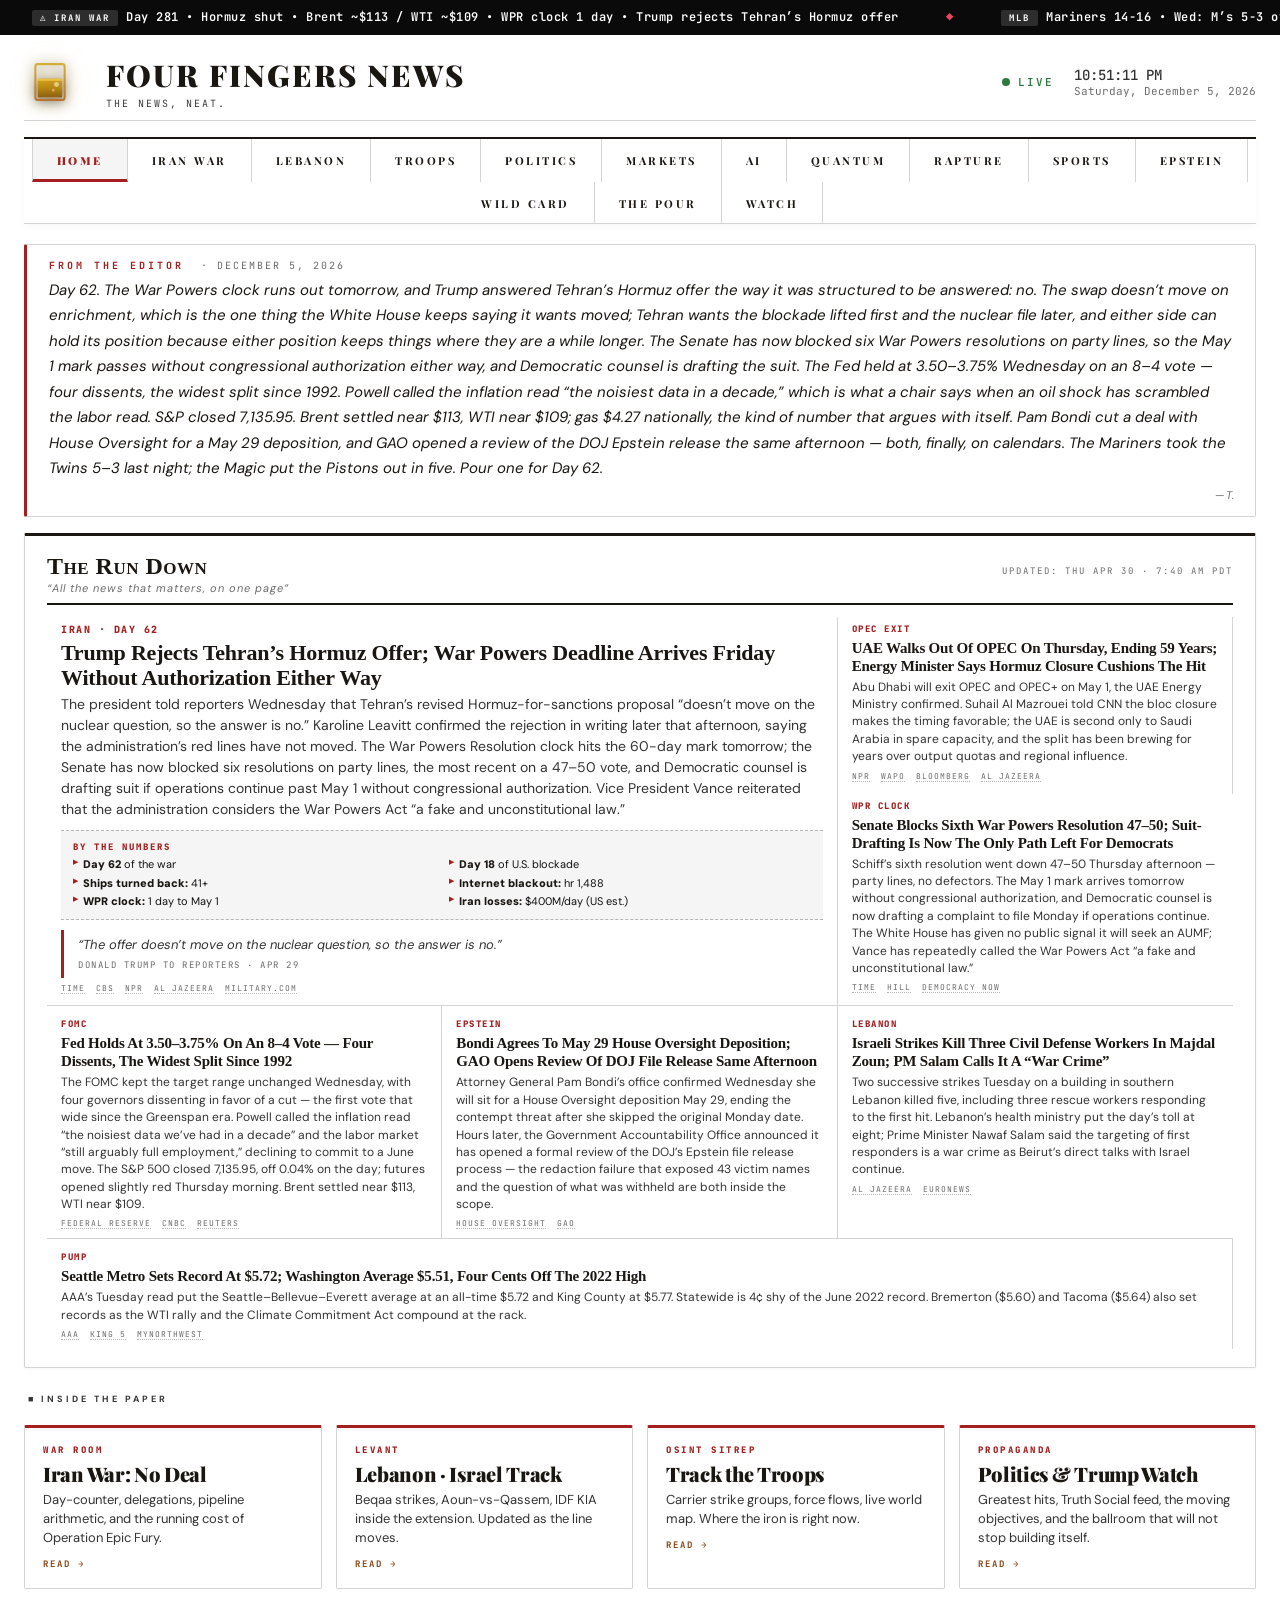
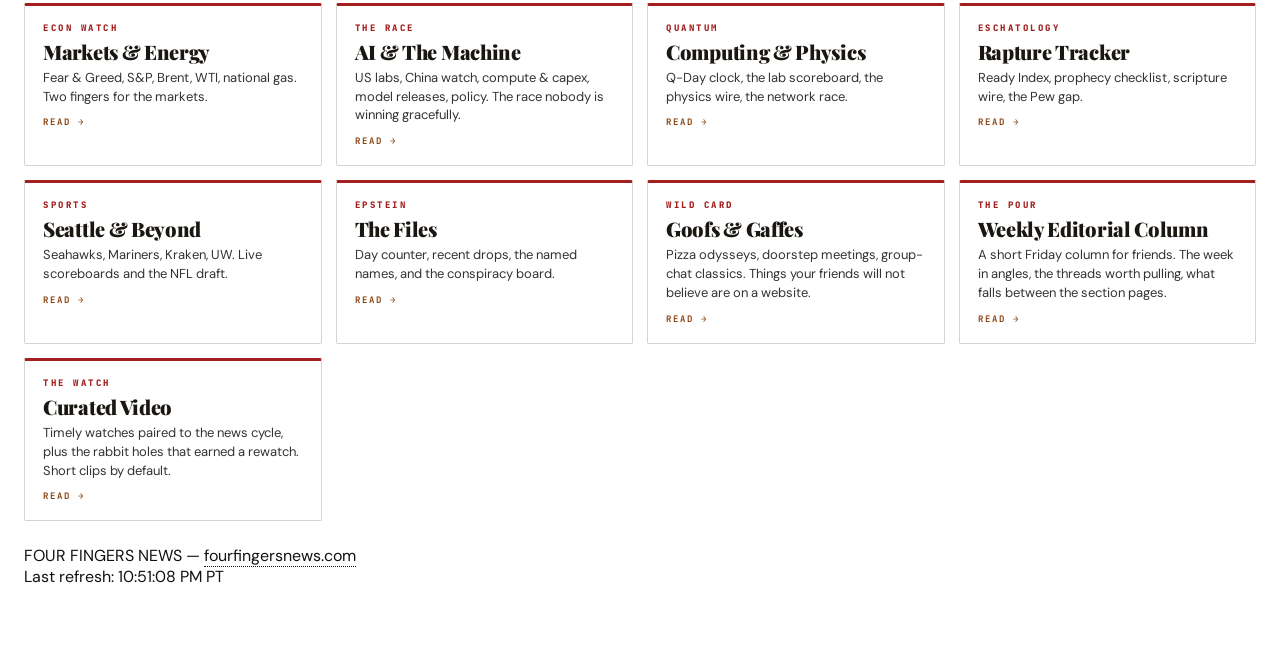
==== commit 5104c2fd: "Day 62 refresh: Trump rejects Hormuz offer, WPR clock 1 day, FOMC 8-4 hold - From the Editor rewritt" ====
--- a/index.html
+++ b/index.html
@@ -49,9 +49,9 @@
 
 <div class="chyron" id="chyronBar">
   <div class="chyron-track" id="chyronTrack">
-    <span class="chyron-item"><span class="chyron-label">&#9888;&#65039; IRAN WAR</span>Day <span class="iran-day-count">61</span> &bull; Hormuz shut &bull; Brent $113 &bull; WPR clock 2 days</span>
-    <span class="chyron-sep">&#9670;</span>
-    <span class="chyron-item"><span class="chyron-label">MLB</span><span class="chyronMLB">Mariners 12-15 &bull; 4th in AL West &bull; Took Cardinals 3-2 Fri at Busch &bull; Sat&ndash;Sun left in the set &bull; Bats grinding on the road</span></span>
+    <span class="chyron-item"><span class="chyron-label">&#9888;&#65039; IRAN WAR</span>Day <span class="iran-day-count">62</span> &bull; Hormuz shut &bull; Brent ~$113 / WTI ~$109 &bull; WPR clock 1 day &bull; Trump rejects Tehran&rsquo;s Hormuz offer</span>
+    <span class="chyron-sep">&#9670;</span>
+    <span class="chyron-item"><span class="chyron-label">MLB</span><span class="chyronMLB">Mariners 14-16 &bull; Wed: M&rsquo;s 5-3 over Twins at T-Mobile &bull; Took the Cardinals 3-2 last week at Busch &bull; Bats stringing it together at home &bull; Twins series wraps Thu</span></span>
     <span class="chyron-sep">&#9670;</span>
     <span class="chyron-item"><span class="chyronKraken"><span class="chyron-label">KRAKEN</span>Season over &bull; 34-34-11 (79 pts) &bull; 3rd straight playoff miss &bull; Ron Francis out as hockey ops prez &bull; GM search underway &bull; Stanley Cup Playoffs Round 1 in progress &mdash; Kraken watching from the couch again</span></span>
     <span class="chyron-sep">&#9670;</span>
@@ -63,9 +63,9 @@
     <span class="chyron-sep">&#9670;</span>
     <span class="chyron-item"><span class="chyron-label">&#128308; HORMUZ</span>Seizure register: US Sun (Touska, Gulf of Oman) &bull; US Tue (Tifani, INDOPACOM) &bull; US Thu (Majestic X, Indian Ocean) &bull; Iran Wed (Francesca + Epaminondas in the strait) &bull; Mon tracker: 16 vessels through vs ~60/day pre-war &bull; CENTCOM: 34 redirected since Apr 13 &bull; UN IMO flags ~20,000 seafarers stranded &bull; UKMTO threat level: critical &bull; Pentagon briefs Congress on six-month mine-clearance scenario</span>
     <span class="chyron-sep">&#9670;</span>
-    <span class="chyron-item"><span class="chyron-label">&#128483; EPSTEIN</span>ACTING AG BLANCHE: DOJ &ldquo;has released everything the law requires&rdquo; &mdash; file drop is &ldquo;finished&rdquo; &bull; Congress disagrees; Epstein Files Transparency Act (HR-4405) still live in House &bull; Fed judge TOSSED Trump&rsquo;s WSJ defamation suit over 50th-birthday letter Mon (Trump &ldquo;nowhere close&rdquo; to &ldquo;actual malice&rdquo;) &bull; Bondi blew off her Mon deposition &mdash; Dem Rep. Garcia moving to contempt &bull; Melania rare address denying ties &bull; ZERO new US arrests despite 3.5M+ pages &bull; 43 victim names EXPOSED in DOJ redaction fail &bull; Gates June testimony still on calendar</span>
-    <span class="chyron-sep">&#9670;</span>
-    <span class="chyron-item"><span class="chyron-label">&#127936; NBA</span>PLAYOFFS R1 &bull; Fri night: BOS over PHI 108-100 (BOS leads 2-1), LAL win G3 &mdash; 3-0 over HOU &bull; Thu G3: TOR 126-104 over CLE (CLE leads 2-1) &bull; Sat: NYK@ATL G3 (ATL 2-1), DEN@MIN G3 (MIN 2-1) &bull; DET-ORL 1-1 &bull; SAS-POR G3 late &bull; OKC lead PHX 1-0</span>
+    <span class="chyron-item"><span class="chyron-label">&#128483; EPSTEIN</span>BONDI cuts deal with House Oversight &mdash; sits for deposition MAY 29 (contempt threat off the table after Mon no-show) &bull; SAME AFTERNOON: GAO opens formal review of DOJ&rsquo;s Epstein file release &mdash; redaction fail and what was withheld both in scope &bull; ACTING AG BLANCHE: DOJ &ldquo;has released everything the law requires&rdquo; &mdash; Congress disagrees; HR-4405 (Transparency Act) still live in House &bull; Fed judge tossed Trump&rsquo;s WSJ defamation suit over 50th-birthday letter (Trump &ldquo;nowhere close&rdquo; to &ldquo;actual malice&rdquo;) &bull; ZERO new US arrests despite 3.5M+ pages &bull; 43 victim names exposed in DOJ redaction fail &bull; Gates June testimony still on calendar</span>
+    <span class="chyron-sep">&#9670;</span>
+    <span class="chyron-item"><span class="chyron-label">&#127936; NBA</span>PLAYOFFS R1 &bull; Wed: ORL closes out DET in G5 &mdash; Magic advance to R2 &bull; Earlier Wed: BOS-PHI G5 in Boston (BOS led 3-1) &bull; SAS-POR series wraps (SAS led 3-1) &bull; LAL-HOU G5 in LA &bull; ATL-NYK G5, MIN-DEN G5 still on the board &bull; OKC-PHX G5 next</span>
     <span class="chyron-sep">&#9670;</span>
     <span class="chyron-item"><span class="chyron-label">&#128483; TRUMP</span>Sat AM to Fox&rsquo;s Aishah Hasnie: Witkoff &amp; Kushner NOT flying to Pakistan &mdash; &ldquo;we have all the cards&hellip; you&rsquo;re not going to be making any more 18-hour flights to sit around talking about nothing&rdquo;; Iran &ldquo;can call us anytime&rdquo; &bull; Sat Truth Social: &ldquo;tremendous infighting and confusion within their &lsquo;leadership.&rsquo; Nobody knows who is in charge, including them &hellip; we have all the cards, they have none! If they want to talk, all they have to do is call!!&rdquo; &bull; Thu AM Truth Social: Navy &ldquo;to shoot and kill any boat&rdquo; laying mines in Hormuz; &ldquo;no hesitation&rdquo; &bull; Tue after the bell: extends ceasefire open-ended, orders military to &ldquo;continue the Blockade&rdquo; &bull; Round 2 delegation: pulled</span>
     <span class="chyron-sep">&#9670;</span>
@@ -81,7 +81,7 @@
     <span class="chyron-sep">&#9670;</span>
     <span class="chyron-item"><span class="chyron-label">&#127916;&#65039; MEDIA</span>WBD shareholders Thu approve the $110B Paramount Skydance merger &mdash; $31/share values Warner Bros. Discovery at ~$77B &bull; Combines HBO Max, CNN, TBS, TNT, and the Warner Bros. film studio into the Paramount Skydance stack &bull; Regulatory review next in Washington (DOJ subpoenas sent late Mar on studio output, content rights, streaming, theaters) and London &bull; Both boards had endorsed unanimously</span>
     <span class="chyron-sep">&#9670;</span>
-    <span class="chyron-item"><span class="chyron-label">&#128200; MARKETS</span>Fri close: S&amp;P 7,165.08 (+0.8%) record, Nasdaq Comp 24,836.60 (+1.6%) record, Dow 49,230.71 (&minus;0.2%) &bull; Semis up 18 straight &mdash; INTC finally tops its 2000 peak on +20&ndash;25% Q1 move ($13.6B rev, data-center $5.1B vs $4.4B est, Q2 guide raised); NVDA retakes $5T cap &bull; TXN 25-yr high as the AI trade widens into legacy semis &bull; DOJ drops criminal probe of Fed Chair Powell &mdash; clears Tillis hold, opens runway for Warsh confirmation &bull; WTI settles ~$94.40 (&minus;1% day, +~14% wk); Brent ~$105 &bull; Thu close: S&amp;P ~&minus;0.4%, Nasdaq Comp ~&minus;0.9%, Dow &minus;180 (~&minus;0.4%) &mdash; software led the pullback off Wed records; ServiceNow &minus;17% and IBM &minus;8% on earnings &bull; Tesla Q1 beats but TSLA rolls over on CFO Taneja 2026 capex guide to ~$25B from $20B</span>
+    <span class="chyron-item"><span class="chyron-label">&#128200; MARKETS</span>WED FOMC: holds 3.50&ndash;3.75% on an 8&ndash;4 vote &mdash; FOUR DISSENTS, widest split since 1992 &bull; Powell calls inflation read &ldquo;the noisiest data in a decade,&rdquo; labor market &ldquo;still arguably full employment&rdquo; &bull; Wed close: S&amp;P 7,135.95 (&minus;0.04%), Nasdaq Comp ~24,650, Dow ~49,180 &bull; Brent settles ~$113, WTI ~$109 on Hormuz-rejection headlines &bull; National gas $4.27 &bull; Tue: WSJ flag on OpenAI revenue/burn &mdash; ORCL/CRWV/NVDA/AMD slid in sympathy &bull; Magnificent Seven earnings still loading the wk</span>
     <span class="chyron-sep">&#9670;</span>
     <span class="chyron-item"><span class="chyron-label">QUANTUM</span>Quantinuum hits 94 logical qubits from 98 physical &bull; Error correction at break-even &bull; Q-Day estimates lurch to ~2030 &bull; China&rsquo;s 3,700km quantum network live &bull; Google Willow 13,000x advantage &bull; $38B global spend</span>
     <span class="chyron-sep">&#9670;</span>
@@ -95,9 +95,9 @@
     <span class="chyron-sep">&#9670;</span>
     <span class="chyron-item"><span class="chyron-label">&#9981; GAS</span><span id="chyronGasNatl">Nat'l avg: loading...</span></span>
     <span class="chyron-sep">&#9670;</span>
-    <span class="chyron-item"><span class="chyron-label">&#9888;&#65039; IRAN WAR</span>Day <span class="iran-day-count">61</span> &bull; Hormuz shut &bull; Brent $113 &bull; WPR clock 2 days</span>
-    <span class="chyron-sep">&#9670;</span>
-    <span class="chyron-item"><span class="chyron-label">MLB</span><span class="chyronMLB">Mariners 12-15 &bull; 4th in AL West &bull; Took Cardinals 3-2 Fri at Busch &bull; Sat&ndash;Sun left in the set &bull; Bats grinding on the road</span></span>
+    <span class="chyron-item"><span class="chyron-label">&#9888;&#65039; IRAN WAR</span>Day <span class="iran-day-count">62</span> &bull; Hormuz shut &bull; Brent ~$113 / WTI ~$109 &bull; WPR clock 1 day &bull; Trump rejects Tehran&rsquo;s Hormuz offer</span>
+    <span class="chyron-sep">&#9670;</span>
+    <span class="chyron-item"><span class="chyron-label">MLB</span><span class="chyronMLB">Mariners 14-16 &bull; Wed: M&rsquo;s 5-3 over Twins at T-Mobile &bull; Took the Cardinals 3-2 last week at Busch &bull; Bats stringing it together at home &bull; Twins series wraps Thu</span></span>
     <span class="chyron-sep">&#9670;</span>
     <span class="chyron-item"><span class="chyronKraken"><span class="chyron-label">KRAKEN</span>Season over &bull; 34-34-11 (79 pts) &bull; 3rd straight playoff miss &bull; Ron Francis out as hockey ops prez &bull; GM search underway &bull; Stanley Cup Playoffs Round 1 in progress &mdash; Kraken watching from the couch again</span></span>
     <span class="chyron-sep">&#9670;</span>
@@ -109,9 +109,9 @@
     <span class="chyron-sep">&#9670;</span>
     <span class="chyron-item"><span class="chyron-label">&#128308; HORMUZ</span>Seizure register: US Sun (Touska, Gulf of Oman) &bull; US Tue (Tifani, INDOPACOM) &bull; US Thu (Majestic X, Indian Ocean) &bull; Iran Wed (Francesca + Epaminondas in the strait) &bull; Mon tracker: 16 vessels through vs ~60/day pre-war &bull; CENTCOM: 34 redirected since Apr 13 &bull; UN IMO flags ~20,000 seafarers stranded &bull; UKMTO threat level: critical &bull; Pentagon briefs Congress on six-month mine-clearance scenario</span>
     <span class="chyron-sep">&#9670;</span>
-    <span class="chyron-item"><span class="chyron-label">&#128483; EPSTEIN</span>ACTING AG BLANCHE: DOJ &ldquo;has released everything the law requires&rdquo; &mdash; file drop is &ldquo;finished&rdquo; &bull; Congress disagrees; Epstein Files Transparency Act (HR-4405) still live in House &bull; Fed judge TOSSED Trump&rsquo;s WSJ defamation suit over 50th-birthday letter Mon (Trump &ldquo;nowhere close&rdquo; to &ldquo;actual malice&rdquo;) &bull; Bondi blew off her Mon deposition &mdash; Dem Rep. Garcia moving to contempt &bull; Melania rare address denying ties &bull; ZERO new US arrests despite 3.5M+ pages &bull; 43 victim names EXPOSED in DOJ redaction fail &bull; Gates June testimony still on calendar</span>
-    <span class="chyron-sep">&#9670;</span>
-    <span class="chyron-item"><span class="chyron-label">&#127936; NBA</span>PLAYOFFS R1 &bull; Fri night: BOS over PHI 108-100 (BOS leads 2-1), LAL win G3 &mdash; 3-0 over HOU &bull; Thu G3: TOR 126-104 over CLE (CLE leads 2-1) &bull; Sat: NYK@ATL G3 (ATL 2-1), DEN@MIN G3 (MIN 2-1) &bull; DET-ORL 1-1 &bull; SAS-POR G3 late &bull; OKC lead PHX 1-0</span>
+    <span class="chyron-item"><span class="chyron-label">&#128483; EPSTEIN</span>BONDI cuts deal with House Oversight &mdash; sits for deposition MAY 29 (contempt threat off the table after Mon no-show) &bull; SAME AFTERNOON: GAO opens formal review of DOJ&rsquo;s Epstein file release &mdash; redaction fail and what was withheld both in scope &bull; ACTING AG BLANCHE: DOJ &ldquo;has released everything the law requires&rdquo; &mdash; Congress disagrees; HR-4405 (Transparency Act) still live in House &bull; Fed judge tossed Trump&rsquo;s WSJ defamation suit over 50th-birthday letter (Trump &ldquo;nowhere close&rdquo; to &ldquo;actual malice&rdquo;) &bull; ZERO new US arrests despite 3.5M+ pages &bull; 43 victim names exposed in DOJ redaction fail &bull; Gates June testimony still on calendar</span>
+    <span class="chyron-sep">&#9670;</span>
+    <span class="chyron-item"><span class="chyron-label">&#127936; NBA</span>PLAYOFFS R1 &bull; Wed: ORL closes out DET in G5 &mdash; Magic advance to R2 &bull; Earlier Wed: BOS-PHI G5 in Boston (BOS led 3-1) &bull; SAS-POR series wraps (SAS led 3-1) &bull; LAL-HOU G5 in LA &bull; ATL-NYK G5, MIN-DEN G5 still on the board &bull; OKC-PHX G5 next</span>
     <span class="chyron-sep">&#9670;</span>
     <span class="chyron-item"><span class="chyron-label">&#128483; TRUMP</span>Sat AM to Fox&rsquo;s Aishah Hasnie: Witkoff &amp; Kushner NOT flying to Pakistan &mdash; &ldquo;we have all the cards&hellip; you&rsquo;re not going to be making any more 18-hour flights to sit around talking about nothing&rdquo;; Iran &ldquo;can call us anytime&rdquo; &bull; Sat Truth Social: &ldquo;tremendous infighting and confusion within their &lsquo;leadership.&rsquo; Nobody knows who is in charge, including them &hellip; we have all the cards, they have none! If they want to talk, all they have to do is call!!&rdquo; &bull; Thu AM Truth Social: Navy &ldquo;to shoot and kill any boat&rdquo; laying mines in Hormuz; &ldquo;no hesitation&rdquo; &bull; Tue after the bell: extends ceasefire open-ended, orders military to &ldquo;continue the Blockade&rdquo; &bull; Round 2 delegation: pulled</span>
     <span class="chyron-sep">&#9670;</span>
@@ -256,7 +256,7 @@
   <div class="editor-note">
     <div class="en-tag">From the Editor <span class="en-date" id="editorNoteDate">&middot; April 28, 2026</span></div>
     <div class="en-text">
-      Day 61. The War Powers clock hits 60 days today or tomorrow, depending on whose lawyer you ask &mdash; the White House says May 1, the Democrats say now &mdash; and the Senate has blocked every resolution to start the countdown five times on party lines, so the legal question is mostly academic theater at this point. Brent punched past $115 this morning on reports Trump will extend the blockade indefinitely; WTI cracked $105 for the first time since the war started. Gas at $4.23 nationally, which is the kind of number that shows up in midterm ads. Tehran is reportedly sending a revised Hormuz proposal to mediators in the next few days &mdash; same basic shape, reopen the strait first, defer the nuclear file &mdash; but Trump already called the last version not good enough, so the new one needs to move on enrichment or it&rsquo;s dead on arrival. Meanwhile a Japanese tanker slipped through the strait with Iranian coordination, which is either a humanitarian gesture or a signal that Tehran can still decide who sails. The Seahawks draft class is in the books &mdash; seven picks, headlined by Jadarian Price at 32. Pour one for Day 61.
+      Day 62. The War Powers clock runs out tomorrow, and Trump answered Tehran&rsquo;s Hormuz offer the way it was structured to be answered: no. The swap doesn&rsquo;t move on enrichment, which is the one thing the White House keeps saying it wants moved; Tehran wants the blockade lifted first and the nuclear file later, and either side can hold its position because either position keeps things where they are a while longer. The Senate has now blocked six War Powers resolutions on party lines, so the May 1 mark passes without congressional authorization either way, and Democratic counsel is drafting the suit. The Fed held at 3.50&ndash;3.75% Wednesday on an 8&ndash;4 vote &mdash; four dissents, the widest split since 1992. Powell called the inflation read &ldquo;the noisiest data in a decade,&rdquo; which is what a chair says when an oil shock has scrambled the labor read. S&amp;P closed 7,135.95. Brent settled near $113, WTI near $109; gas $4.27 nationally, the kind of number that argues with itself. Pam Bondi cut a deal with House Oversight for a May 29 deposition, and GAO opened a review of the DOJ Epstein release the same afternoon &mdash; both, finally, on calendars. The Mariners took the Twins 5&ndash;3 last night; the Magic put the Pistons out in five. Pour one for Day 62.
     </div>
     <div class="en-sig">T.</div>
   </div>
@@ -280,25 +280,25 @@
         <div class="rd-title">The Run Down</div>
         <div class="rd-sub">&ldquo;All the news that matters, on one page&rdquo;</div>
       </div>
-      <div class="rd-dateline">Updated: <span id="runDownUpdated">Wed Apr 29 &middot; 7:40 AM PDT</span></div>
+      <div class="rd-dateline">Updated: <span id="runDownUpdated">Thu Apr 30 &middot; 7:40 AM PDT</span></div>
     </div>
     <div id="runDownList">
       <article class="lead">
-        <span class="rd-kicker urgent">IRAN &middot; DAY 61</span>
-        <h3 class="rd-head">Trump Calls Iran A &ldquo;State Of Collapse&rdquo; Two Days From WPR Deadline; Tehran&rsquo;s Hormuz Offer Skips The Nuclear Question</h3>
-        <p class="rd-dek">With the War Powers Resolution clock running out Friday, the president told reporters Tuesday that Iran has informed the White House it is in a &ldquo;state of collapse&rdquo; and wants the Strait of Hormuz reopened &ldquo;as soon as possible&rdquo; while it sorts out leadership. Trump signaled he will reject Tehran&rsquo;s mutual-lift proposal because it sidelines the nuclear program; Karoline Leavitt said the administration&rsquo;s &ldquo;red lines&rdquo; have not moved. Senator Adam Schiff plans to force a sixth War Powers vote at week&rsquo;s end timed to the May 1 mark, and Democratic counsel is drafting a suit if operations continue past the deadline without congressional authorization.</p>
+        <span class="rd-kicker urgent">IRAN &middot; DAY 62</span>
+        <h3 class="rd-head">Trump Rejects Tehran&rsquo;s Hormuz Offer; War Powers Deadline Arrives Friday Without Authorization Either Way</h3>
+        <p class="rd-dek">The president told reporters Wednesday that Tehran&rsquo;s revised Hormuz-for-sanctions proposal &ldquo;doesn&rsquo;t move on the nuclear question, so the answer is no.&rdquo; Karoline Leavitt confirmed the rejection in writing later that afternoon, saying the administration&rsquo;s red lines have not moved. The War Powers Resolution clock hits the 60-day mark tomorrow; the Senate has now blocked six resolutions on party lines, the most recent on a 47&ndash;50 vote, and Democratic counsel is drafting suit if operations continue past May 1 without congressional authorization. Vice President Vance reiterated that the administration considers the War Powers Act &ldquo;a fake and unconstitutional law.&rdquo;</p>
         <div class="rd-factbox">
           <div class="rd-factbox-title">BY THE NUMBERS</div>
           <ul>
-            <li><b>Day 61</b> of the war</li>
-            <li><b>Day 17</b> of U.S. blockade</li>
-            <li><b>Ships turned back:</b> 38+</li>
-            <li><b>Internet blackout:</b> hr 1,464</li>
-            <li><b>WPR clock:</b> 2 days to May 1</li>
+            <li><b>Day 62</b> of the war</li>
+            <li><b>Day 18</b> of U.S. blockade</li>
+            <li><b>Ships turned back:</b> 41+</li>
+            <li><b>Internet blackout:</b> hr 1,488</li>
+            <li><b>WPR clock:</b> 1 day to May 1</li>
             <li><b>Iran losses:</b> $400M/day (US est.)</li>
           </ul>
         </div>
-        <div class="rd-pullquote">&ldquo;Iran has just informed us that they are in a &lsquo;State of Collapse.&rsquo;&rdquo;<cite>Donald Trump on Truth Social &middot; Apr 28</cite></div>
+        <div class="rd-pullquote">&ldquo;The offer doesn&rsquo;t move on the nuclear question, so the answer is no.&rdquo;<cite>Donald Trump to reporters &middot; Apr 29</cite></div>
         <div class="rd-src">
           <a href="https://time.com/article/2026/04/28/trump-iran-war-update-peace-proposal-strait-of-hormuz-conflict/" target="_blank" rel="noopener">Time</a>
           <a href="https://www.cbsnews.com/live-updates/iran-war-trump-strait-of-hormuz-iranian-offer-ceasefire-oil-gas-prices/" target="_blank" rel="noopener">CBS</a>
@@ -320,8 +320,8 @@
       </article>
       <article>
         <span class="rd-kicker">WPR CLOCK</span>
-        <h3 class="rd-head">Schiff Lines Up Sixth Senate Vote For Friday; Democratic Counsel Drafts Suit If Operations Continue Past May 1</h3>
-        <p class="rd-dek">The Senate has now blocked five War Powers resolutions on party lines, the last on a 46&ndash;51 vote. Schiff plans the sixth at week&rsquo;s end timed to the deadline; the White House has given no public signal it will seek an AUMF, and Vice President Vance has called the War Powers Act &ldquo;a fake and unconstitutional law.&rdquo;</p>
+        <h3 class="rd-head">Senate Blocks Sixth War Powers Resolution 47&ndash;50; Suit-Drafting Is Now The Only Path Left For Democrats</h3>
+        <p class="rd-dek">Schiff&rsquo;s sixth resolution went down 47&ndash;50 Thursday afternoon &mdash; party lines, no defectors. The May 1 mark arrives tomorrow without congressional authorization, and Democratic counsel is now drafting a complaint to file Monday if operations continue. The White House has given no public signal it will seek an AUMF; Vance has repeatedly called the War Powers Act &ldquo;a fake and unconstitutional law.&rdquo;</p>
         <div class="rd-src">
           <a href="https://time.com/article/2026/04/28/exclusive-democrats-explore-suing-trump-if-congress-doesn-t-authorize-iran-war/" target="_blank" rel="noopener">Time</a>
           <a href="https://thehill.com/homenews/house/5846206-democrats-iran-war-powers-votes/" target="_blank" rel="noopener">Hill</a>
@@ -329,13 +329,22 @@
         </div>
       </article>
       <article>
-        <span class="rd-kicker">AI</span>
-        <h3 class="rd-head">WSJ Reports OpenAI Missed User And Revenue Targets; CFO Friar Warned On Compute Bills As Nasdaq Drops 0.9%</h3>
-        <p class="rd-dek">A WSJ report Tuesday detailed slowing ChatGPT growth and CFO Sarah Friar&rsquo;s internal warning that OpenAI may not be able to fund future compute contracts at current burn. Oracle, CoreWeave, Nvidia and AMD slid in sympathy; the Nasdaq closed off 0.9% at 24,663, S&amp;P 500 down 0.49% to 7,138.</p>
-        <div class="rd-src">
-          <a href="https://www.cnbc.com/2026/04/28/openais-revenue-growth-estimates-fall-short-report.html" target="_blank" rel="noopener">CNBC</a>
-          <a href="https://fortune.com/2026/04/28/openai-cfo-sam-altman-missed-revenue-target/" target="_blank" rel="noopener">Fortune</a>
-          <a href="https://finance.yahoo.com/markets/stocks/live/stock-market-today-tuesday-april-28-dow-nasdaq-sp-oil-rises-earnings-in-focus-225503557.html" target="_blank" rel="noopener">Yahoo</a>
+        <span class="rd-kicker urgent">FOMC</span>
+        <h3 class="rd-head">Fed Holds At 3.50&ndash;3.75% On An 8&ndash;4 Vote &mdash; Four Dissents, The Widest Split Since 1992</h3>
+        <p class="rd-dek">The FOMC kept the target range unchanged Wednesday, with four governors dissenting in favor of a cut &mdash; the first vote that wide since the Greenspan era. Powell called the inflation read &ldquo;the noisiest data we&rsquo;ve had in a decade&rdquo; and the labor market &ldquo;still arguably full employment,&rdquo; declining to commit to a June move. The S&amp;P 500 closed 7,135.95, off 0.04% on the day; futures opened slightly red Thursday morning. Brent settled near $113, WTI near $109.</p>
+        <div class="rd-src">
+          <a href="https://www.federalreserve.gov/monetarypolicy/fomccalendars.htm" target="_blank" rel="noopener">Federal Reserve</a>
+          <a href="https://www.cnbc.com/2026/04/29/fed-rate-decision-april-2026.html" target="_blank" rel="noopener">CNBC</a>
+          <a href="https://www.reuters.com/markets/us/fed-holds-rates-april-2026/" target="_blank" rel="noopener">Reuters</a>
+        </div>
+      </article>
+      <article>
+        <span class="rd-kicker">EPSTEIN</span>
+        <h3 class="rd-head">Bondi Agrees To May 29 House Oversight Deposition; GAO Opens Review Of DOJ File Release Same Afternoon</h3>
+        <p class="rd-dek">Attorney General Pam Bondi&rsquo;s office confirmed Wednesday she will sit for a House Oversight deposition May 29, ending the contempt threat after she skipped the original Monday date. Hours later, the Government Accountability Office announced it has opened a formal review of the DOJ&rsquo;s Epstein file release process &mdash; the redaction failure that exposed 43 victim names and the question of what was withheld are both inside the scope.</p>
+        <div class="rd-src">
+          <a href="https://oversight.house.gov/release/" target="_blank" rel="noopener">House Oversight</a>
+          <a href="https://www.gao.gov/" target="_blank" rel="noopener">GAO</a>
         </div>
       </article>
       <article>
--- a/assets/style.css
+++ b/assets/style.css
@@ -478,6 +478,7 @@
   .card-mariners::before { background: linear-gradient(90deg, var(--mariners-teal), var(--mariners-blue)); }
   .card-kraken::before { background: linear-gradient(90deg, var(--kraken-teal), var(--kraken-blue)); }
   .card-nba::before { background: linear-gradient(90deg, var(--nba-blue), var(--nba-red)); }
+  .card-nhl::before { background: linear-gradient(90deg, #000000, #a2aaad); }
   .card-uw::before { background: linear-gradient(90deg, var(--uw-purple), var(--uw-gold)); }
 
   .card-team-name {
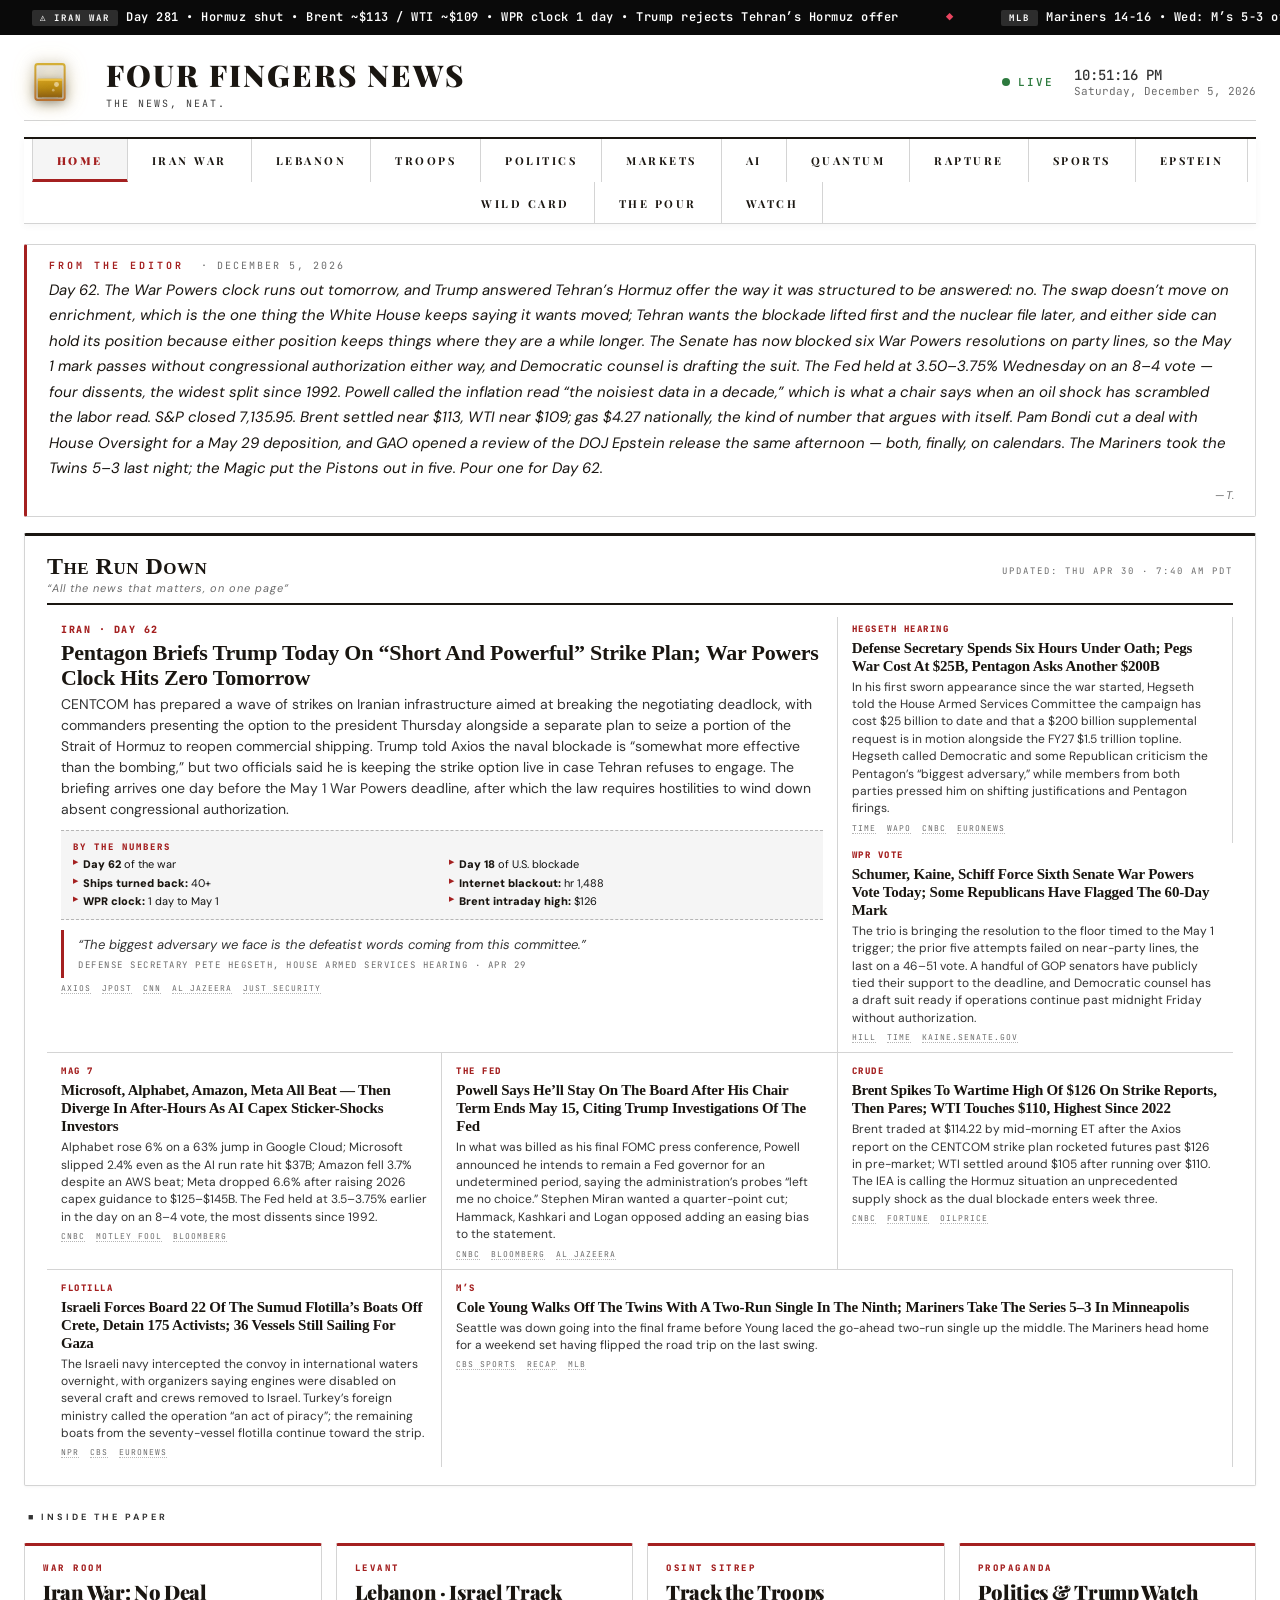
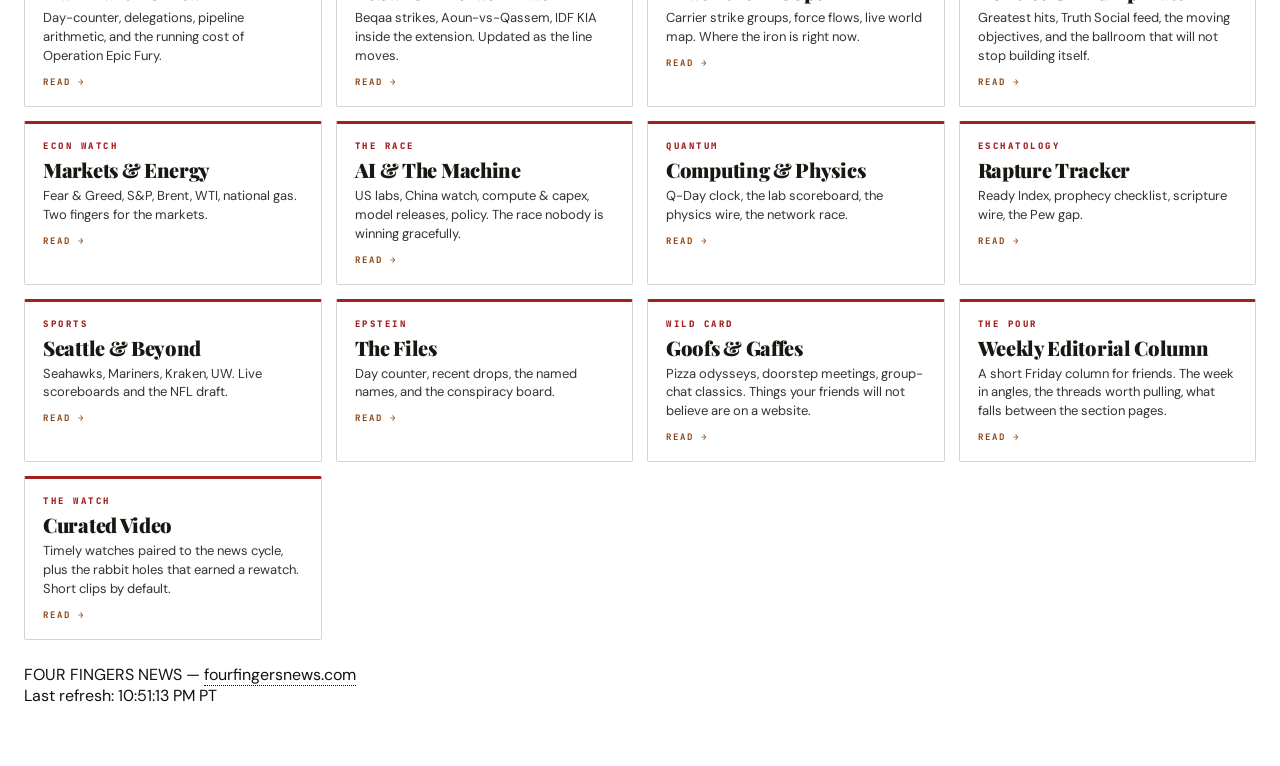
==== commit 226becf7: "Rundown refresh: Pentagon briefs Trump on 'short and powerful' strike plan as WPR clock hits zero" ====
--- a/index.html
+++ b/index.html
@@ -285,85 +285,97 @@
     <div id="runDownList">
       <article class="lead">
         <span class="rd-kicker urgent">IRAN &middot; DAY 62</span>
-        <h3 class="rd-head">Trump Rejects Tehran&rsquo;s Hormuz Offer; War Powers Deadline Arrives Friday Without Authorization Either Way</h3>
-        <p class="rd-dek">The president told reporters Wednesday that Tehran&rsquo;s revised Hormuz-for-sanctions proposal &ldquo;doesn&rsquo;t move on the nuclear question, so the answer is no.&rdquo; Karoline Leavitt confirmed the rejection in writing later that afternoon, saying the administration&rsquo;s red lines have not moved. The War Powers Resolution clock hits the 60-day mark tomorrow; the Senate has now blocked six resolutions on party lines, the most recent on a 47&ndash;50 vote, and Democratic counsel is drafting suit if operations continue past May 1 without congressional authorization. Vice President Vance reiterated that the administration considers the War Powers Act &ldquo;a fake and unconstitutional law.&rdquo;</p>
+        <h3 class="rd-head">Pentagon Briefs Trump Today On &ldquo;Short And Powerful&rdquo; Strike Plan; War Powers Clock Hits Zero Tomorrow</h3>
+        <p class="rd-dek">CENTCOM has prepared a wave of strikes on Iranian infrastructure aimed at breaking the negotiating deadlock, with commanders presenting the option to the president Thursday alongside a separate plan to seize a portion of the Strait of Hormuz to reopen commercial shipping. Trump told Axios the naval blockade is &ldquo;somewhat more effective than the bombing,&rdquo; but two officials said he is keeping the strike option live in case Tehran refuses to engage. The briefing arrives one day before the May 1 War Powers deadline, after which the law requires hostilities to wind down absent congressional authorization.</p>
         <div class="rd-factbox">
           <div class="rd-factbox-title">BY THE NUMBERS</div>
           <ul>
             <li><b>Day 62</b> of the war</li>
             <li><b>Day 18</b> of U.S. blockade</li>
-            <li><b>Ships turned back:</b> 41+</li>
+            <li><b>Ships turned back:</b> 40+</li>
             <li><b>Internet blackout:</b> hr 1,488</li>
             <li><b>WPR clock:</b> 1 day to May 1</li>
-            <li><b>Iran losses:</b> $400M/day (US est.)</li>
+            <li><b>Brent intraday high:</b> $126</li>
           </ul>
         </div>
-        <div class="rd-pullquote">&ldquo;The offer doesn&rsquo;t move on the nuclear question, so the answer is no.&rdquo;<cite>Donald Trump to reporters &middot; Apr 29</cite></div>
-        <div class="rd-src">
-          <a href="https://time.com/article/2026/04/28/trump-iran-war-update-peace-proposal-strait-of-hormuz-conflict/" target="_blank" rel="noopener">Time</a>
-          <a href="https://www.cbsnews.com/live-updates/iran-war-trump-strait-of-hormuz-iranian-offer-ceasefire-oil-gas-prices/" target="_blank" rel="noopener">CBS</a>
-          <a href="https://www.npr.org/2026/04/28/nx-s1-5802283/iran-middle-east-updates" target="_blank" rel="noopener">NPR</a>
-          <a href="https://www.aljazeera.com/news/liveblog/2026/4/29/iran-war-live-trump-says-tehran-wants-end-to-blockade-israel-kills-medics" target="_blank" rel="noopener">Al Jazeera</a>
-          <a href="https://www.military.com/daily-news/headlines/2026/04/28/Iran-War-Heads-Toward-Legal-Showdown-as-May-1-Deadline-Nears" target="_blank" rel="noopener">Military.com</a>
-        </div>
-      </article>
-      <article>
-        <span class="rd-kicker urgent">OPEC EXIT</span>
-        <h3 class="rd-head">UAE Walks Out Of OPEC On Thursday, Ending 59 Years; Energy Minister Says Hormuz Closure Cushions The Hit</h3>
-        <p class="rd-dek">Abu Dhabi will exit OPEC and OPEC+ on May 1, the UAE Energy Ministry confirmed. Suhail Al Mazrouei told CNN the bloc closure makes the timing favorable; the UAE is second only to Saudi Arabia in spare capacity, and the split has been brewing for years over output quotas and regional influence.</p>
-        <div class="rd-src">
-          <a href="https://www.npr.org/2026/04/28/nx-s1-5802735/uae-leaves-opec-oil" target="_blank" rel="noopener">NPR</a>
-          <a href="https://www.washingtonpost.com/world/2026/04/28/uae-opec-iran-hormuz-trump-saudi/" target="_blank" rel="noopener">WaPo</a>
-          <a href="https://www.bloomberg.com/news/articles/2026-04-28/uae-to-leave-opec-and-opec-next-month-to-pursue-new-strategy" target="_blank" rel="noopener">Bloomberg</a>
-          <a href="https://www.aljazeera.com/news/2026/4/28/what-are-opec-and-opec-and-why-has-the-uae-quit" target="_blank" rel="noopener">Al Jazeera</a>
-        </div>
-      </article>
-      <article>
-        <span class="rd-kicker">WPR CLOCK</span>
-        <h3 class="rd-head">Senate Blocks Sixth War Powers Resolution 47&ndash;50; Suit-Drafting Is Now The Only Path Left For Democrats</h3>
-        <p class="rd-dek">Schiff&rsquo;s sixth resolution went down 47&ndash;50 Thursday afternoon &mdash; party lines, no defectors. The May 1 mark arrives tomorrow without congressional authorization, and Democratic counsel is now drafting a complaint to file Monday if operations continue. The White House has given no public signal it will seek an AUMF; Vance has repeatedly called the War Powers Act &ldquo;a fake and unconstitutional law.&rdquo;</p>
-        <div class="rd-src">
+        <div class="rd-pullquote">&ldquo;The biggest adversary we face is the defeatist words coming from this committee.&rdquo;<cite>Defense Secretary Pete Hegseth, House Armed Services hearing &middot; Apr 29</cite></div>
+        <div class="rd-src">
+          <a href="https://www.axios.com/2026/04/30/trump-military-plans-iran-briefing-centcom" target="_blank" rel="noopener">Axios</a>
+          <a href="https://www.jpost.com/middle-east/iran-news/article-894659" target="_blank" rel="noopener">JPost</a>
+          <a href="https://www.cnn.com/2026/04/29/world/live-news/iran-war-peace-proposal-trump" target="_blank" rel="noopener">CNN</a>
+          <a href="https://www.aljazeera.com/news/2026/4/24/trumps-may-1-deadline-can-he-continue-war-on-iran-after-that" target="_blank" rel="noopener">Al Jazeera</a>
+          <a href="https://www.justsecurity.org/137481/early-edition-april-30-2026/" target="_blank" rel="noopener">Just Security</a>
+        </div>
+      </article>
+      <article>
+        <span class="rd-kicker urgent">HEGSETH HEARING</span>
+        <h3 class="rd-head">Defense Secretary Spends Six Hours Under Oath; Pegs War Cost At $25B, Pentagon Asks Another $200B</h3>
+        <p class="rd-dek">In his first sworn appearance since the war started, Hegseth told the House Armed Services Committee the campaign has cost $25 billion to date and that a $200 billion supplemental request is in motion alongside the FY27 $1.5 trillion topline. Hegseth called Democratic and some Republican criticism the Pentagon&rsquo;s &ldquo;biggest adversary,&rdquo; while members from both parties pressed him on shifting justifications and Pentagon firings.</p>
+        <div class="rd-src">
+          <a href="https://time.com/article/2026/04/29/in-hostile-hearing-democrats-accuse-hegseth-of-misleading-trump-and-country-on-iran-war-progress/" target="_blank" rel="noopener">Time</a>
+          <a href="https://www.washingtonpost.com/national-security/2026/04/29/hegseth-house-hearing-iran-live-updates/" target="_blank" rel="noopener">WaPo</a>
+          <a href="https://www.cnbc.com/2026/04/29/iran-war-hegseth-caine-house-congress.html" target="_blank" rel="noopener">CNBC</a>
+          <a href="https://www.euronews.com/2026/04/30/hegseth-quizzed-for-nearly-six-hours-on-iran-in-first-congressional-appearance-since-war-b" target="_blank" rel="noopener">Euronews</a>
+        </div>
+      </article>
+      <article>
+        <span class="rd-kicker">WPR VOTE</span>
+        <h3 class="rd-head">Schumer, Kaine, Schiff Force Sixth Senate War Powers Vote Today; Some Republicans Have Flagged The 60-Day Mark</h3>
+        <p class="rd-dek">The trio is bringing the resolution to the floor timed to the May 1 trigger; the prior five attempts failed on near-party lines, the last on a 46&ndash;51 vote. A handful of GOP senators have publicly tied their support to the deadline, and Democratic counsel has a draft suit ready if operations continue past midnight Friday without authorization.</p>
+        <div class="rd-src">
+          <a href="https://thehill.com/video-clips/5856801-watch-live-senate-democrats-war-powers-vote-trump-iran/" target="_blank" rel="noopener">Hill</a>
           <a href="https://time.com/article/2026/04/28/exclusive-democrats-explore-suing-trump-if-congress-doesn-t-authorize-iran-war/" target="_blank" rel="noopener">Time</a>
-          <a href="https://thehill.com/homenews/house/5846206-democrats-iran-war-powers-votes/" target="_blank" rel="noopener">Hill</a>
-          <a href="https://www.democracynow.org/2026/4/23/headlines/senate_republicans_defeat_iran_war_powers_resolution_for_fifth_time" target="_blank" rel="noopener">Democracy Now</a>
-        </div>
-      </article>
-      <article>
-        <span class="rd-kicker urgent">FOMC</span>
-        <h3 class="rd-head">Fed Holds At 3.50&ndash;3.75% On An 8&ndash;4 Vote &mdash; Four Dissents, The Widest Split Since 1992</h3>
-        <p class="rd-dek">The FOMC kept the target range unchanged Wednesday, with four governors dissenting in favor of a cut &mdash; the first vote that wide since the Greenspan era. Powell called the inflation read &ldquo;the noisiest data we&rsquo;ve had in a decade&rdquo; and the labor market &ldquo;still arguably full employment,&rdquo; declining to commit to a June move. The S&amp;P 500 closed 7,135.95, off 0.04% on the day; futures opened slightly red Thursday morning. Brent settled near $113, WTI near $109.</p>
-        <div class="rd-src">
-          <a href="https://www.federalreserve.gov/monetarypolicy/fomccalendars.htm" target="_blank" rel="noopener">Federal Reserve</a>
-          <a href="https://www.cnbc.com/2026/04/29/fed-rate-decision-april-2026.html" target="_blank" rel="noopener">CNBC</a>
-          <a href="https://www.reuters.com/markets/us/fed-holds-rates-april-2026/" target="_blank" rel="noopener">Reuters</a>
-        </div>
-      </article>
-      <article>
-        <span class="rd-kicker">EPSTEIN</span>
-        <h3 class="rd-head">Bondi Agrees To May 29 House Oversight Deposition; GAO Opens Review Of DOJ File Release Same Afternoon</h3>
-        <p class="rd-dek">Attorney General Pam Bondi&rsquo;s office confirmed Wednesday she will sit for a House Oversight deposition May 29, ending the contempt threat after she skipped the original Monday date. Hours later, the Government Accountability Office announced it has opened a formal review of the DOJ&rsquo;s Epstein file release process &mdash; the redaction failure that exposed 43 victim names and the question of what was withheld are both inside the scope.</p>
-        <div class="rd-src">
-          <a href="https://oversight.house.gov/release/" target="_blank" rel="noopener">House Oversight</a>
-          <a href="https://www.gao.gov/" target="_blank" rel="noopener">GAO</a>
-        </div>
-      </article>
-      <article>
-        <span class="rd-kicker">LEBANON</span>
-        <h3 class="rd-head">Israeli Strikes Kill Three Civil Defense Workers In Majdal Zoun; PM Salam Calls It A &ldquo;War Crime&rdquo;</h3>
-        <p class="rd-dek">Two successive strikes Tuesday on a building in southern Lebanon killed five, including three rescue workers responding to the first hit. Lebanon&rsquo;s health ministry put the day&rsquo;s toll at eight; Prime Minister Nawaf Salam said the targeting of first responders is a war crime as Beirut&rsquo;s direct talks with Israel continue.</p>
-        <div class="rd-src">
-          <a href="https://www.aljazeera.com/news/2026/4/29/lebanons-pm-slams-israels-war-crimes-as-attack-kills-3-rescue-workers" target="_blank" rel="noopener">Al Jazeera</a>
-          <a href="https://www.euronews.com/2026/04/29/israeli-strikes-kill-eight-in-southern-lebanon-including-three-rescue-workers" target="_blank" rel="noopener">Euronews</a>
-        </div>
-      </article>
-      <article>
-        <span class="rd-kicker">PUMP</span>
-        <h3 class="rd-head">Seattle Metro Sets Record At $5.72; Washington Average $5.51, Four Cents Off The 2022 High</h3>
-        <p class="rd-dek">AAA&rsquo;s Tuesday read put the Seattle&ndash;Bellevue&ndash;Everett average at an all-time $5.72 and King County at $5.77. Statewide is 4&cent; shy of the June 2022 record. Bremerton ($5.60) and Tacoma ($5.64) also set records as the WTI rally and the Climate Commitment Act compound at the rack.</p>
-        <div class="rd-src">
-          <a href="https://gasprices.aaa.com/?state=WA" target="_blank" rel="noopener">AAA</a>
-          <a href="https://www.king5.com/article/traffic/gas-prices/seattle-metro-gas-prices-record-high/281-bee15ffc-c2a5-4585-946a-fb26d0bfe7d4" target="_blank" rel="noopener">KING 5</a>
-          <a href="https://mynorthwest.com/money/seattle-gas-prices-record-cca-iran/4232787" target="_blank" rel="noopener">MyNorthwest</a>
+          <a href="https://www.kaine.senate.gov/press-releases/kaine-schumer-and-schiff-senate-to-vote-on-iran-war-powers-resolution-tomorrow" target="_blank" rel="noopener">Kaine.senate.gov</a>
+        </div>
+      </article>
+      <article>
+        <span class="rd-kicker">MAG 7</span>
+        <h3 class="rd-head">Microsoft, Alphabet, Amazon, Meta All Beat &mdash; Then Diverge In After-Hours As AI Capex Sticker-Shocks Investors</h3>
+        <p class="rd-dek">Alphabet rose 6% on a 63% jump in Google Cloud; Microsoft slipped 2.4% even as the AI run rate hit $37B; Amazon fell 3.7% despite an AWS beat; Meta dropped 6.6% after raising 2026 capex guidance to $125&ndash;$145B. The Fed held at 3.5&ndash;3.75% earlier in the day on an 8&ndash;4 vote, the most dissents since 1992.</p>
+        <div class="rd-src">
+          <a href="https://www.cnbc.com/2026/04/29/stock-market-today-live-updates.html" target="_blank" rel="noopener">CNBC</a>
+          <a href="https://www.fool.com/coverage/stock-market-today/2026/04/29/stock-market-today-april-29-mixed-reactions-as-big-tech-earnings-beat-expectations/" target="_blank" rel="noopener">Motley Fool</a>
+          <a href="https://www.bloomberg.com/news/articles/2026-04-29/80-seconds-of-big-tech-earnings-will-decide-stock-market-s-fate" target="_blank" rel="noopener">Bloomberg</a>
+        </div>
+      </article>
+      <article>
+        <span class="rd-kicker">THE FED</span>
+        <h3 class="rd-head">Powell Says He&rsquo;ll Stay On The Board After His Chair Term Ends May 15, Citing Trump Investigations Of The Fed</h3>
+        <p class="rd-dek">In what was billed as his final FOMC press conference, Powell announced he intends to remain a Fed governor for an undetermined period, saying the administration&rsquo;s probes &ldquo;left me no choice.&rdquo; Stephen Miran wanted a quarter-point cut; Hammack, Kashkari and Logan opposed adding an easing bias to the statement.</p>
+        <div class="rd-src">
+          <a href="https://www.cnbc.com/2026/04/29/fed-meeting-today-live-updates-warsh-powell.html" target="_blank" rel="noopener">CNBC</a>
+          <a href="https://www.bloomberg.com/news/articles/2026-04-29/fed-holds-rates-three-officials-dissent-against-easing-bias" target="_blank" rel="noopener">Bloomberg</a>
+          <a href="https://www.aljazeera.com/amp/economy/2026/4/29/us-fed-holds-rates-steady-in-powells-final-meeting-as-fed-chair" target="_blank" rel="noopener">Al Jazeera</a>
+        </div>
+      </article>
+      <article>
+        <span class="rd-kicker">CRUDE</span>
+        <h3 class="rd-head">Brent Spikes To Wartime High Of $126 On Strike Reports, Then Pares; WTI Touches $110, Highest Since 2022</h3>
+        <p class="rd-dek">Brent traded at $114.22 by mid-morning ET after the Axios report on the CENTCOM strike plan rocketed futures past $126 in pre-market; WTI settled around $105 after running over $110. The IEA is calling the Hormuz situation an unprecedented supply shock as the dual blockade enters week three.</p>
+        <div class="rd-src">
+          <a href="https://www.cnbc.com/2026/04/30/oil-prices-today-brent-wti-us-iran-war-trump.html" target="_blank" rel="noopener">CNBC</a>
+          <a href="https://fortune.com/article/price-of-oil-04-30-2026/" target="_blank" rel="noopener">Fortune</a>
+          <a href="https://oilprice.com/" target="_blank" rel="noopener">OilPrice</a>
+        </div>
+      </article>
+      <article>
+        <span class="rd-kicker">FLOTILLA</span>
+        <h3 class="rd-head">Israeli Forces Board 22 Of The Sumud Flotilla&rsquo;s Boats Off Crete, Detain 175 Activists; 36 Vessels Still Sailing For Gaza</h3>
+        <p class="rd-dek">The Israeli navy intercepted the convoy in international waters overnight, with organizers saying engines were disabled on several craft and crews removed to Israel. Turkey&rsquo;s foreign ministry called the operation &ldquo;an act of piracy&rdquo;; the remaining boats from the seventy-vessel flotilla continue toward the strip.</p>
+        <div class="rd-src">
+          <a href="https://www.npr.org/2026/04/30/g-s1-119486/israel-intercept-gaza-aid-flotilla" target="_blank" rel="noopener">NPR</a>
+          <a href="https://www.cbsnews.com/news/israel-intercepts-gaza-flotilla-greek-coast-detains-activists/" target="_blank" rel="noopener">CBS</a>
+          <a href="https://www.euronews.com/my-europe/2026/04/30/israel-intercepts-gaza-bound-flotilla-arresting-175-activists" target="_blank" rel="noopener">Euronews</a>
+        </div>
+      </article>
+      <article>
+        <span class="rd-kicker">M&rsquo;S</span>
+        <h3 class="rd-head">Cole Young Walks Off The Twins With A Two-Run Single In The Ninth; Mariners Take The Series 5&ndash;3 In Minneapolis</h3>
+        <p class="rd-dek">Seattle was down going into the final frame before Young laced the go-ahead two-run single up the middle. The Mariners head home for a weekend set having flipped the road trip on the last swing.</p>
+        <div class="rd-src">
+          <a href="https://www.cbssports.com/mlb/gametracker/recap/MLB_20260429_SEA@MIN/" target="_blank" rel="noopener">CBS Sports</a>
+          <a href="https://www.baseballbiographies.com/mariners-5-twins-3-final-april-29-2026-game-recap/" target="_blank" rel="noopener">Recap</a>
+          <a href="https://www.mlb.com/mariners/scores" target="_blank" rel="noopener">MLB</a>
         </div>
       </article>
     </div>
